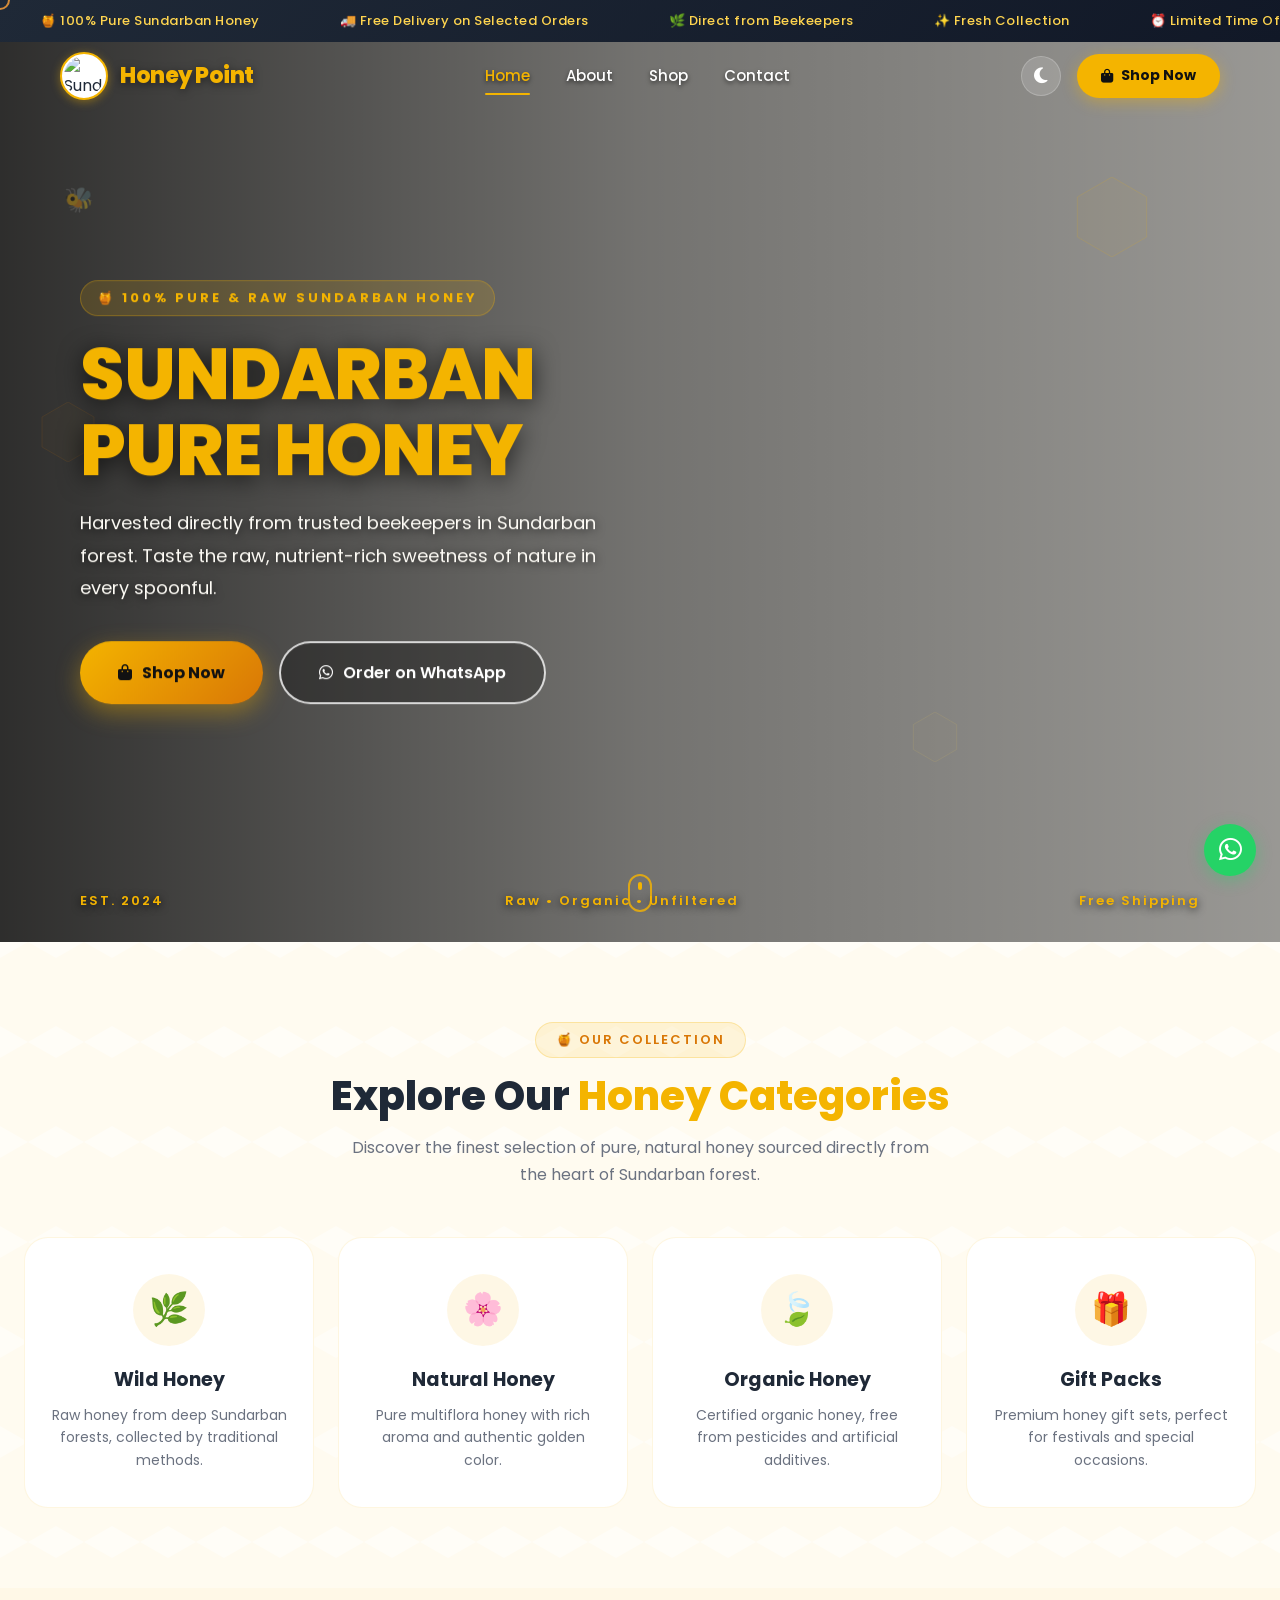
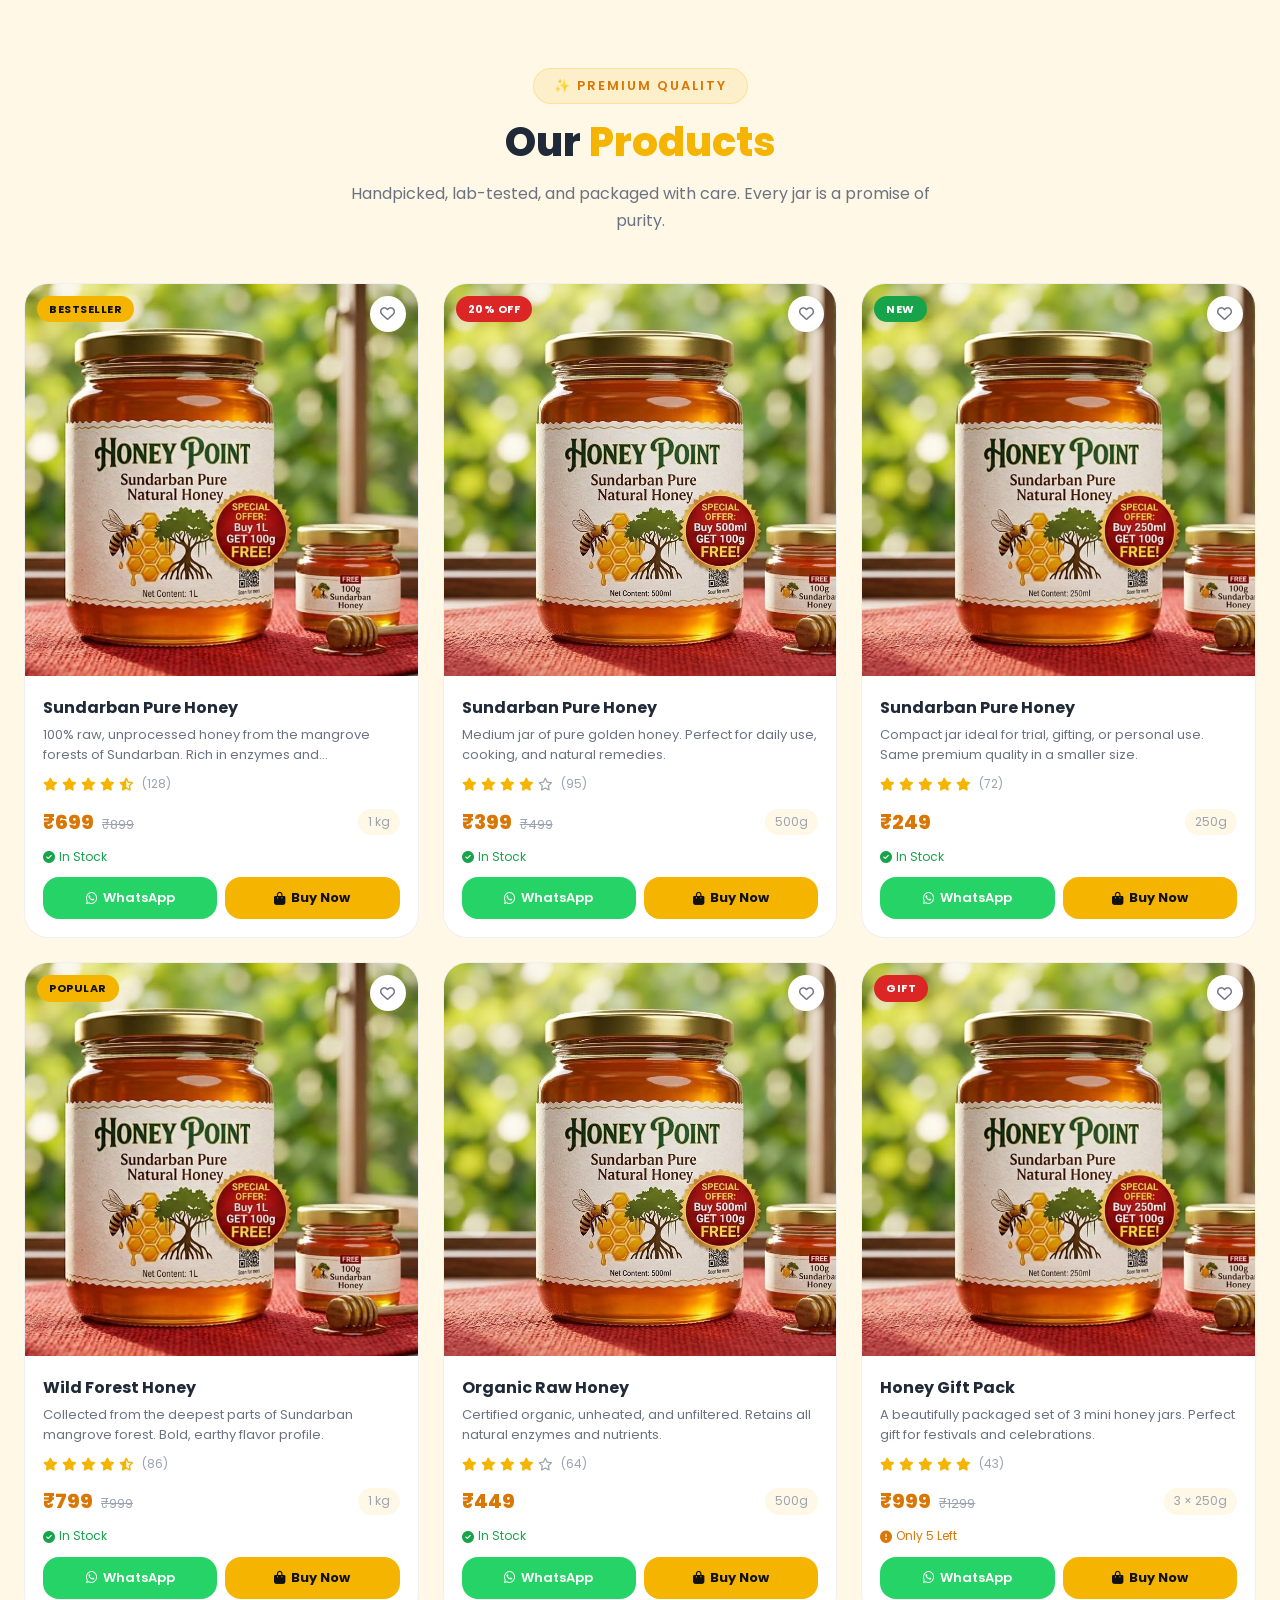
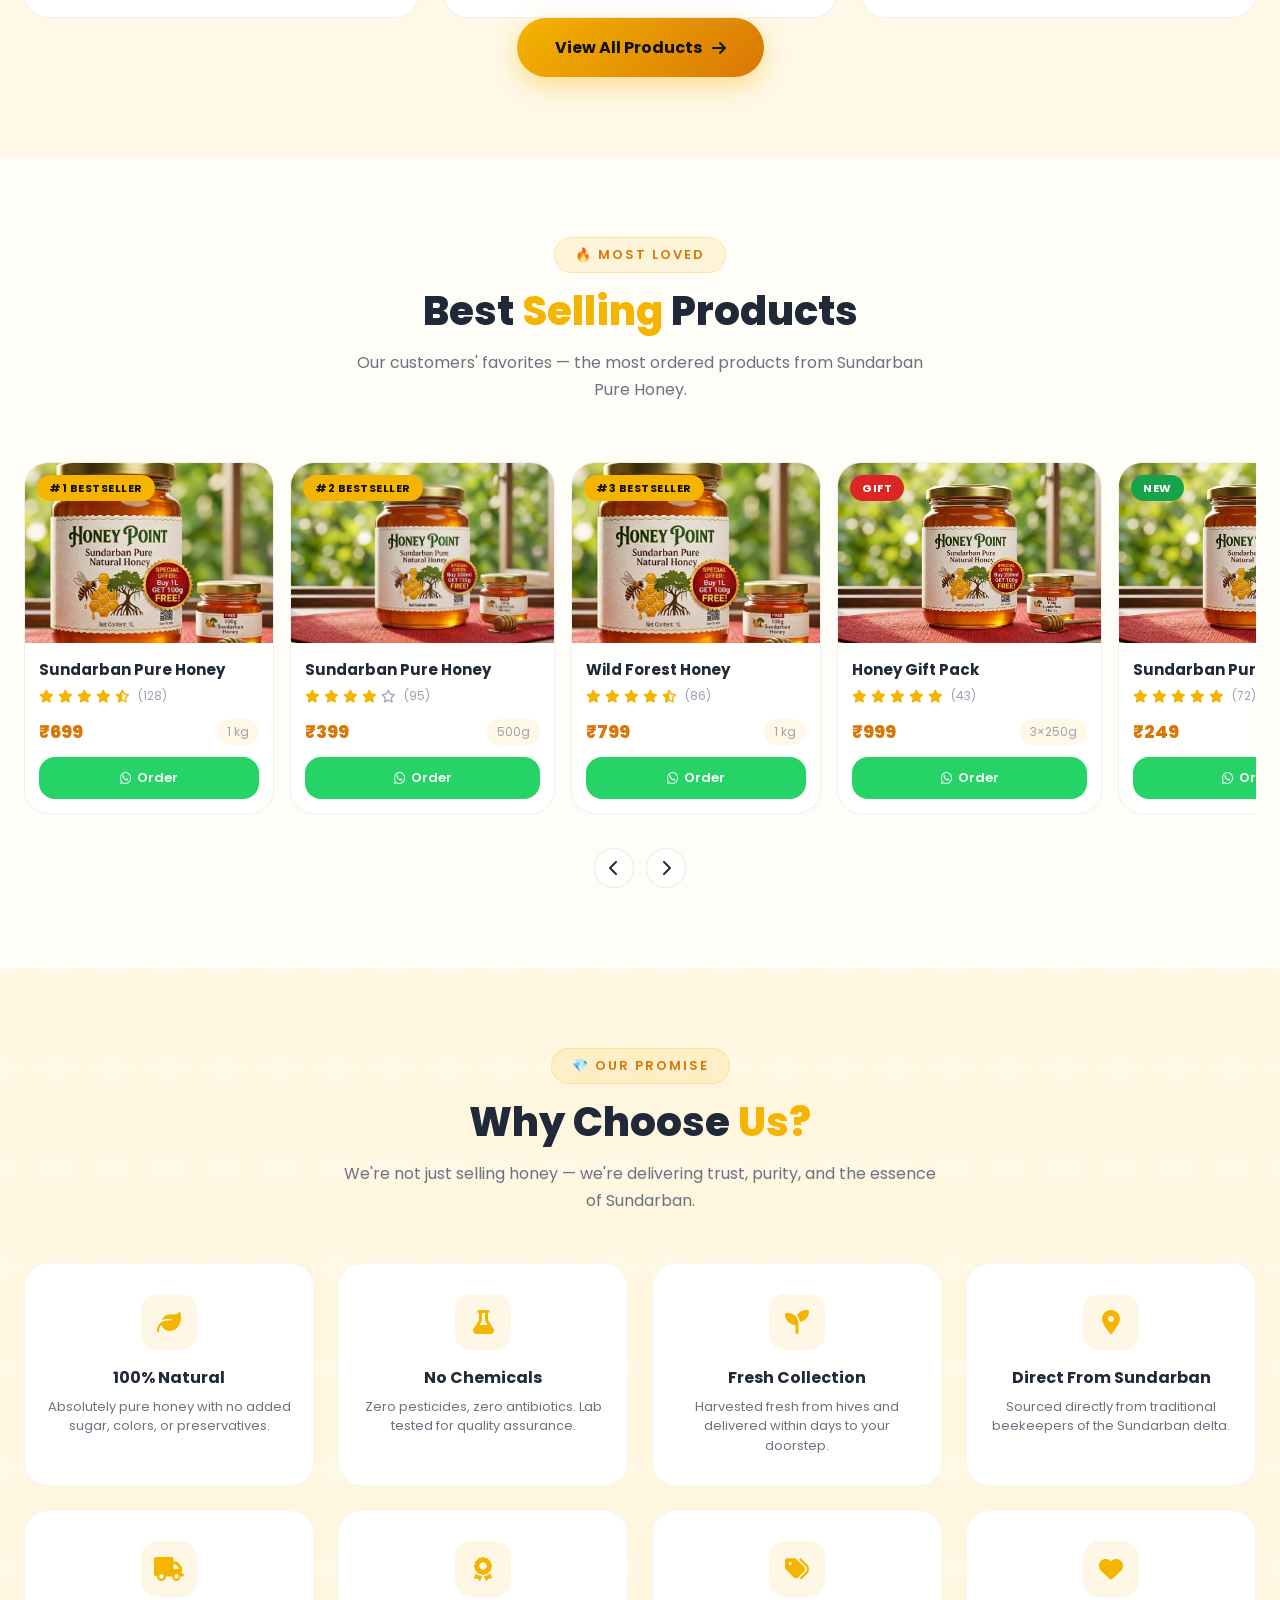
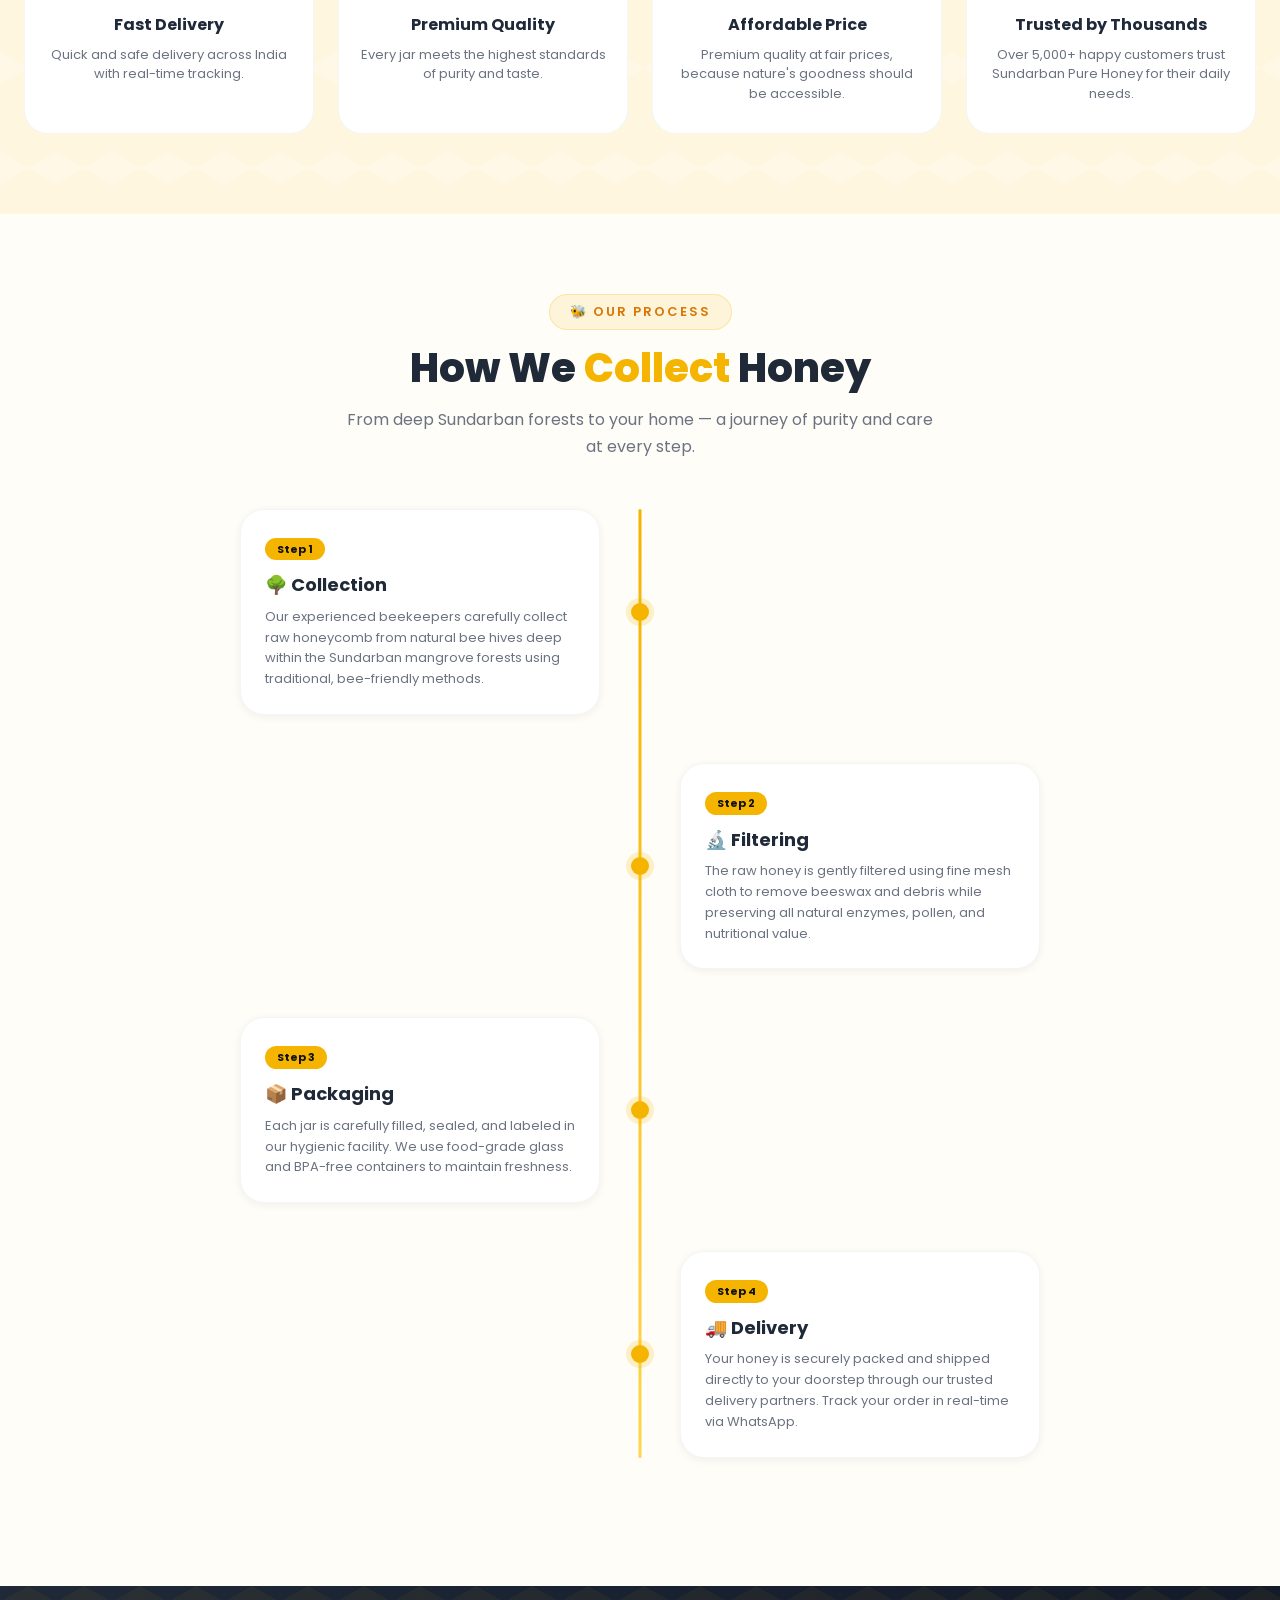
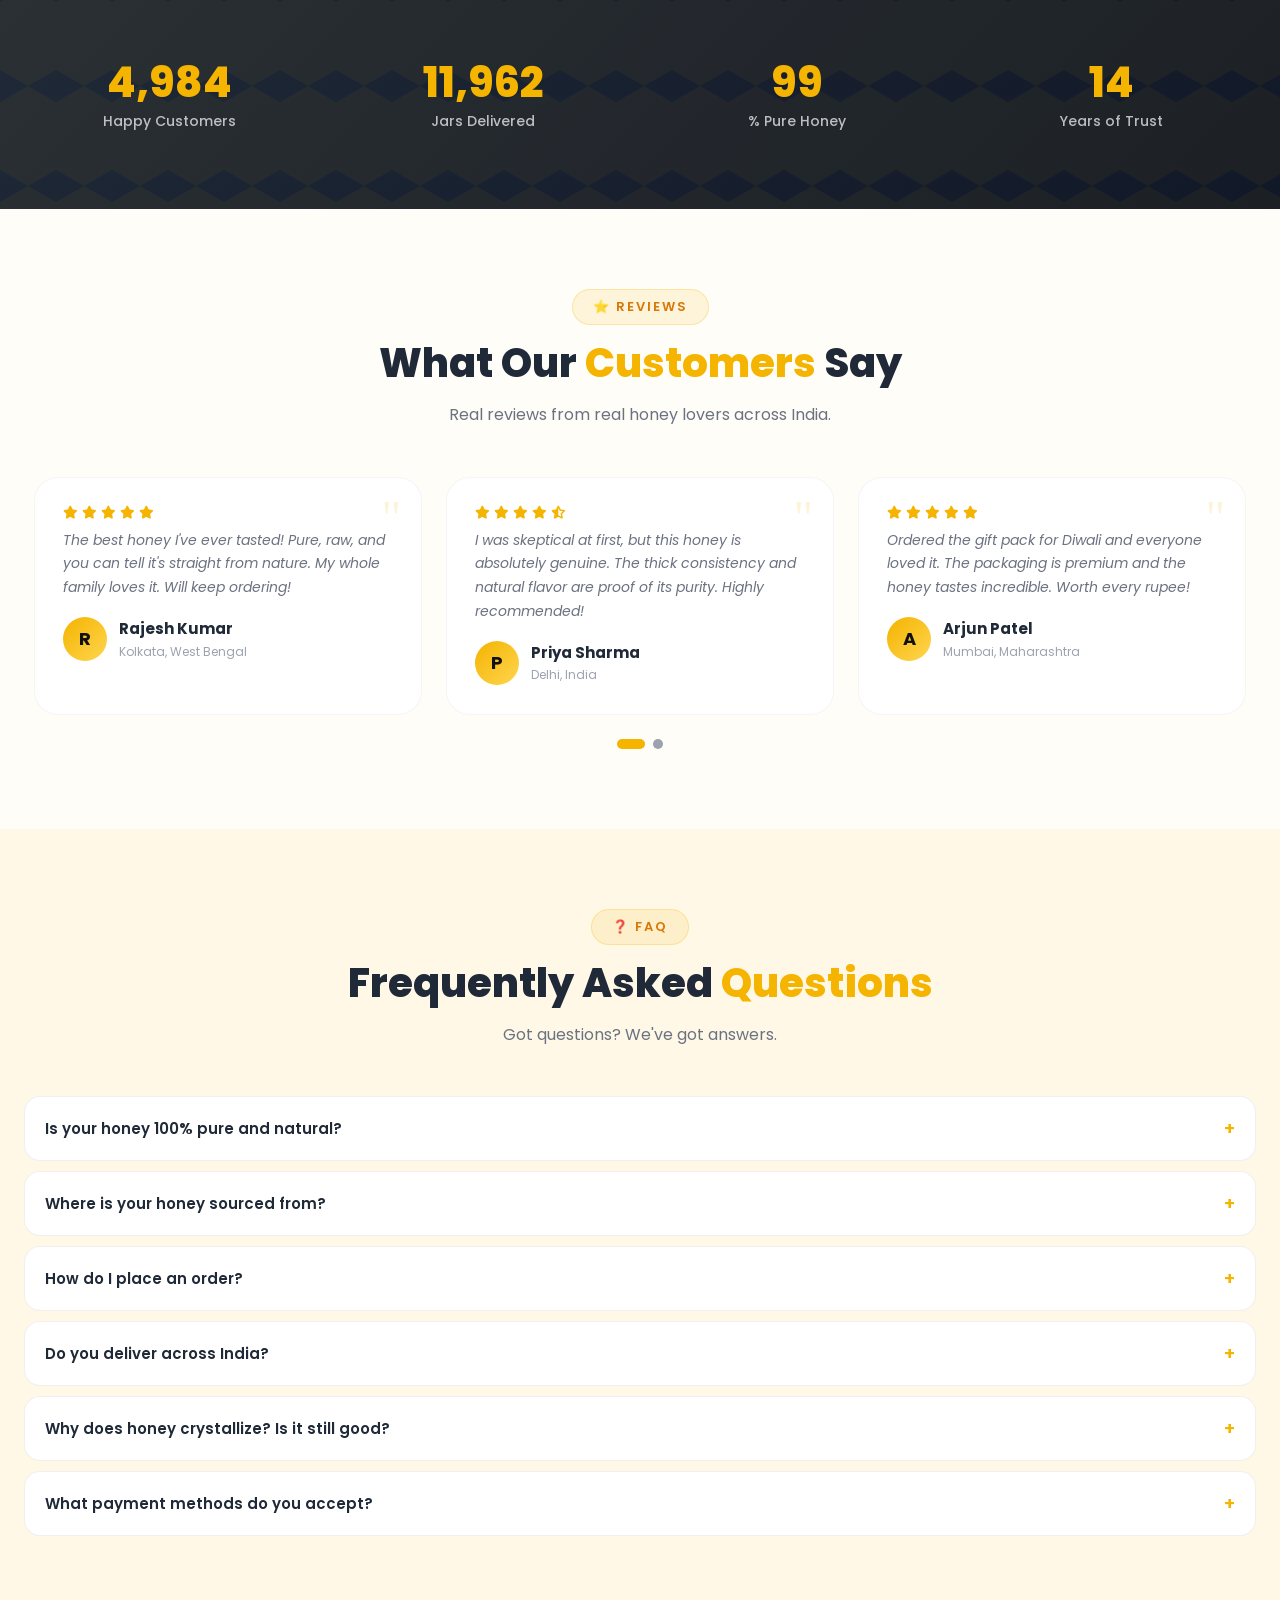
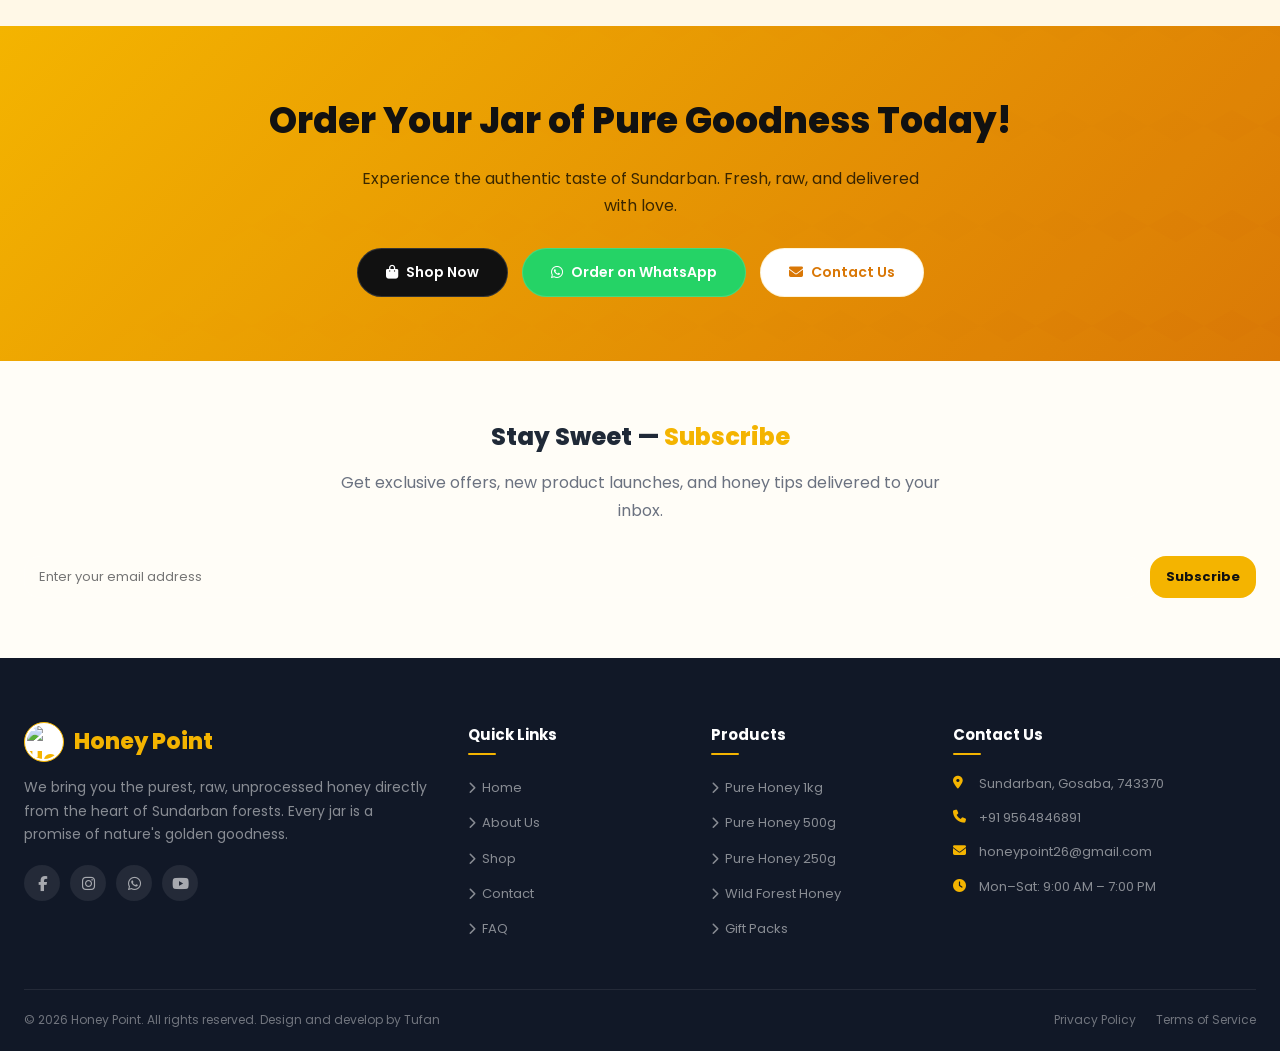
==== index.html @ 8c6f1119 "Add files via upload" ====
<!DOCTYPE html>
<html lang="en">

<head>
    <meta charset="UTF-8">
    <meta name="viewport" content="width=device-width, initial-scale=1.0">
    <title>Honey Point — 100% Natural Raw Honey Direct From Beekeepers</title>
    <meta name="description"
        content="Experience the authentic taste of pure, raw, unprocessed honey collected directly from the forests of Sundarban. 100% natural, chemical-free honey delivered to your doorstep.">
    <meta name="keywords"
        content="Sundarban honey, pure honey, organic honey, raw honey, natural honey, wild honey, Sundarban forest honey">
    <meta name="author" content="Sundarban Pure Honey">
    <link rel="canonical" href="https://sundarbanhoney.com/">

    <!-- Open Graph -->
    <meta property="og:title" content="Sundarban Pure Honey — 100% Natural Raw Honey">
    <meta property="og:description"
        content="Pure, raw, unprocessed honey from the forests of Sundarban. Direct from beekeepers to your doorstep.">
    <meta property="og:type" content="website">
    <meta property="og:url" content="https://sundarbanhoney.com/">
    <meta property="og:image" content="./assets/1Lhoney.jpeg">

    <!-- Twitter Card -->
    <meta name="twitter:card" content="summary_large_image">
    <meta name="twitter:title" content="Sundarban Pure Honey — 100% Natural Raw Honey">
    <meta name="twitter:description" content="Pure, raw, unprocessed honey from the forests of Sundarban.">

    <!-- Structured Data -->
    <script type="application/ld+json">
    {
        "@context": "https://schema.org",
        "@type": "LocalBusiness",
        "name": "Sundarban Pure Honey",
        "description": "100% Pure, Raw, Unprocessed honey from the forests of Sundarban",
        "address": {
            "@type": "PostalAddress",
            "streetAddress": "Sundarban, Gosaba",
            "postalCode": "743370",
            "addressCountry": "IN"
        },
        "telephone": "+919564846891",
        "email": "honeypoint26@gmail.com"
    }
    </script>
    <link rel="icon" type="image/png" href="./assets/HP_Logo1.png">

    <!-- Preload Fonts -->
    <link rel="preconnect" href="https://fonts.googleapis.com">
    <link rel="preconnect" href="https://fonts.gstatic.com" crossorigin>
    <link href="https://fonts.googleapis.com/css2?family=Poppins:wght@300;400;500;600;700;800&display=swap"
        rel="stylesheet">

    <!-- Font Awesome -->
    <link rel="stylesheet" href="https://cdnjs.cloudflare.com/ajax/libs/font-awesome/6.5.1/css/all.min.css">

    <!-- Tailwind CSS CDN -->
    <script src="https://cdn.tailwindcss.com"></script>
    <script>
        tailwind.config = {
            darkMode: 'class',
            theme: {
                extend: {
                    colors: {
                        primary: { DEFAULT: '#F4B400', dark: '#D97706' },
                        secondary: '#D97706',
                        accent: '#FFD54F',
                        honey: { 50: '#FFFDF7', 100: '#FFF8E7', 200: '#FFE6A0', 300: '#FFD54F', 400: '#F4B400', 500: '#D97706', 600: '#B45309' },
                        cream: '#FFFDF7',
                        forest: '#355E3B',
                    },
                    fontFamily: {
                        poppins: ['Poppins', 'sans-serif'],
                    },
                }
            }
        }
    </script>

    <!-- Custom CSS -->
    <link rel="stylesheet" href="style.css">
</head>

<body class="font-poppins">

    <!-- Scroll Progress Bar -->
    <div class="scroll-progress" id="scrollProgress"></div>

    <!-- Custom Cursor -->
    <div class="custom-cursor" id="customCursor"></div>

    <!-- Floating Bee -->
    <div class="floating-bee" id="floatingBee" style="top:20%; left:5%;">🐝</div>

    <!-- ═══════════════════════════════════════════
         MARQUEE TOP BAR
         ═══════════════════════════════════════════ -->
    <div class="marquee-bar" id="marqueeBar">
        <div class="marquee-track">
            <span class="marquee-item">🍯 100% Pure Sundarban Honey</span>
            <span class="marquee-item">🚚 Free Delivery on Selected Orders</span>
            <span class="marquee-item">🌿 Direct from Beekeepers</span>
            <span class="marquee-item">✨ Fresh Collection</span>
            <span class="marquee-item">⏰ Limited Time Offer</span>
            <span class="marquee-item">📱 Order Now on WhatsApp: +91 9564846891</span>
            <span class="marquee-item">🍯 100% Pure Sundarban Honey</span>
            <span class="marquee-item">🚚 Free Delivery on Selected Orders</span>
            <span class="marquee-item">🌿 Direct from Beekeepers</span>
            <span class="marquee-item">✨ Fresh Collection</span>
            <span class="marquee-item">⏰ Limited Time Offer</span>
            <span class="marquee-item">📱 Order Now on WhatsApp: +91 9564846891</span>
        </div>
    </div>

    <!-- ═══════════════════════════════════════════
         STICKY HEADER
         ═══════════════════════════════════════════ -->
    <header class="site-header has-marquee" id="siteHeader">
        <div class="header-inner">
            <a href="index.html" class="header-logo" aria-label="Sundarban Pure Honey Home">
                <img src="./assets/HP_Logo1.png" alt="Sundarban Pure Honey Logo">
                <span class="header-logo-text">Honey Point</span>
            </a>

            <nav class="header-nav" aria-label="Main Navigation">
                <a href="index.html" class="active">Home</a>
                <a href="about.html">About</a>
                <a href="shop.html">Shop</a>
                <a href="contact.html">Contact</a>
            </nav>

            <div class="header-actions">
                <button class="dark-toggle" id="darkToggle" aria-label="Toggle Dark Mode">
                    <i class="fas fa-moon"></i>
                </button>
                <a href="shop.html" class="header-cta">
                    <i class="fas fa-shopping-bag"></i> Shop Now
                </a>
            </div>

            <button class="hamburger" id="hamburger" aria-label="Open Menu" aria-expanded="false">
                <span></span>
                <span></span>
                <span></span>
            </button>
        </div>
    </header>

    <!-- Mobile Menu -->
    <div class="mobile-menu" id="mobileMenu">
        <a href="index.html">Home</a>
        <a href="about.html">About</a>
        <a href="shop.html">Shop</a>
        <a href="contact.html">Contact</a>
    </div>

    <!-- Skip to Content -->
    <a href="#main-content"
        class="sr-only focus:not-sr-only focus:fixed focus:top-4 focus:left-4 focus:z-[99999] focus:bg-primary focus:text-black focus:px-4 focus:py-2 focus:rounded-lg focus:font-semibold">Skip
        to Content</a>

    <!-- ═══════════════════════════════════════════
         MAIN CONTENT
         ═══════════════════════════════════════════ -->
    <main id="main-content">

        <!-- ─── HERO SECTION ─── -->
        <section class="hero" id="hero">
            <!-- Background Video -->
            <video autoplay muted loop playsinline class="bg-video">
                <source src="./assets/honeybanner.mp4" type="video/mp4">
            </video>

            <!-- Dark Overlay -->
            <div class="overlay"></div>

            <!-- Floating Hexagons -->
            <svg class="hero-float-hex" style="top:15%; right:10%; width:80px;" viewBox="0 0 100 100" fill="none">
                <path d="M50 0L93.3 25V75L50 100L6.7 75V25L50 0Z" fill="#F4B400" fill-opacity="0.15" stroke="#F4B400"
                    stroke-width="1" />
            </svg>
            <svg class="hero-float-hex" style="bottom:20%; right:25%; width:50px;" viewBox="0 0 100 100" fill="none">
                <path d="M50 0L93.3 25V75L50 100L6.7 75V25L50 0Z" fill="#FFD54F" fill-opacity="0.1" stroke="#FFD54F"
                    stroke-width="1" />
            </svg>
            <svg class="hero-float-hex" style="top:40%; left:3%; width:60px;" viewBox="0 0 100 100" fill="none">
                <path d="M50 0L93.3 25V75L50 100L6.7 75V25L50 0Z" fill="#F4B400" fill-opacity="0.1" stroke="#D97706"
                    stroke-width="1" />
            </svg>

            <!-- Hero Content -->
            <div class="hero-content">
                <span class="small-title">🍯 100% PURE & RAW SUNDARBAN HONEY</span>
                <h1>SUNDARBAN<br> PURE HONEY</h1>
                <p>
                    Harvested directly from trusted beekeepers in Sundarban forest. Taste the raw, nutrient-rich
                    sweetness of nature in every spoonful.
                </p>
                <div class="buttons">
                    <a href="shop.html" class="btn">
                        <i class="fas fa-shopping-bag"></i> Shop Now
                    </a>
                    <a href="https://wa.me/919564846891?text=Hello%2C%20I%20want%20to%20order%20honey%20from%20Sundarban%20Pure%20Honey."
                        class="btn-outline" target="_blank" rel="noopener">
                        <i class="fab fa-whatsapp"></i> Order on WhatsApp
                    </a>
                </div>
            </div>

            <!-- Bottom Info -->
            <div class="bottom">
                <div>EST. 2024</div>
                <div>Raw • Organic • Unfiltered</div>
                <div>Free Shipping</div>
            </div>

            <!-- Scroll Indicator -->
            <div class="scroll-indicator">
                <div class="mouse"></div>
            </div>
        </section>

        <!-- ─── SECTION 2: FEATURED CATEGORIES ─── -->
        <section class="section" id="categories">
            <div class="honeycomb-overlay"></div>
            <div class="container">
                <div class="section-header reveal">
                    <div class="section-badge">🍯 Our Collection</div>
                    <h2 class="section-title">Explore Our <span class="highlight">Honey Categories</span></h2>
                    <p class="section-subtitle">Discover the finest selection of pure, natural honey sourced directly
                        from the heart of Sundarban forest.</p>
                </div>

                <div class="grid grid-cols-1 sm:grid-cols-2 lg:grid-cols-4 gap-6">
                    <div class="category-card reveal">
                        <div class="category-icon">🌿</div>
                        <h3>Wild Honey</h3>
                        <p>Raw honey from deep Sundarban forests, collected by traditional methods.</p>
                    </div>
                    <div class="category-card reveal">
                        <div class="category-icon">🌸</div>
                        <h3>Natural Honey</h3>
                        <p>Pure multiflora honey with rich aroma and authentic golden color.</p>
                    </div>
                    <div class="category-card reveal">
                        <div class="category-icon">🍃</div>
                        <h3>Organic Honey</h3>
                        <p>Certified organic honey, free from pesticides and artificial additives.</p>
                    </div>
                    <div class="category-card reveal">
                        <div class="category-icon">🎁</div>
                        <h3>Gift Packs</h3>
                        <p>Premium honey gift sets, perfect for festivals and special occasions.</p>
                    </div>
                </div>
            </div>
        </section>

        <!-- ─── SECTION 3: OUR PRODUCTS ─── -->
        <section class="section section-alt" id="products">
            <div class="container">
                <div class="section-header reveal">
                    <div class="section-badge">✨ Premium Quality</div>
                    <h2 class="section-title">Our <span class="highlight">Products</span></h2>
                    <p class="section-subtitle">Handpicked, lab-tested, and packaged with care. Every jar is a promise
                        of purity.</p>
                </div>

                <div class="grid grid-cols-1 sm:grid-cols-2 lg:grid-cols-3 gap-6" id="productGrid">

                    <!-- Product 1 -->
                    <div class="product-card reveal">
                        <div class="product-image-wrap">
                            <img src="./assets/1Lhoney.jpeg" alt="Sundarban Pure Honey 1kg" loading="lazy">
                            <span class="product-badge badge-best">Bestseller</span>
                            <button class="product-wishlist" aria-label="Add to Wishlist"><i
                                    class="far fa-heart"></i></button>
                            <button class="product-quick-view" data-product="0">Quick View</button>
                        </div>
                        <div class="product-info">
                            <h3 class="product-name">Sundarban Pure Honey</h3>
                            <p class="product-desc">100% raw, unprocessed honey from the mangrove forests of Sundarban.
                                Rich in enzymes and antioxidants.</p>
                            <div class="product-rating">
                                <i class="fas fa-star star"></i>
                                <i class="fas fa-star star"></i>
                                <i class="fas fa-star star"></i>
                                <i class="fas fa-star star"></i>
                                <i class="fas fa-star-half-alt star"></i>
                                <span class="count">(128)</span>
                            </div>
                            <div class="product-meta">
                                <div class="product-price">₹699 <span class="old-price">₹899</span></div>
                                <span class="product-weight">1 kg</span>
                            </div>
                            <div class="product-stock in-stock"><i class="fas fa-check-circle"></i> In Stock</div>
                            <div class="product-actions">
                                <a href="https://wa.me/919564846891?text=Hello%2C%20I%20want%20to%20order%20Sundarban%20Pure%20Honey%20(1kg)%20from%20Sundarban%20Pure%20Honey.%20Please%20provide%20delivery%20details."
                                    class="btn-whatsapp" target="_blank" rel="noopener">
                                    <i class="fab fa-whatsapp"></i> WhatsApp
                                </a>
                                <a href="https://wa.me/919564846891?text=Hello%2C%20I%20want%20to%20order%20Sundarban%20Pure%20Honey%20(1kg)%20from%20Sundarban%20Pure%20Honey."
                                    class="btn-buy" target="_blank" rel="noopener">
                                    <i class="fas fa-shopping-bag"></i> Buy Now
                                </a>
                            </div>
                        </div>
                    </div>

                    <!-- Product 2 -->
                    <div class="product-card reveal">
                        <div class="product-image-wrap">
                            <img src="./assets/500mlhoney.jpeg" alt="Sundarban Pure Honey 500g" loading="lazy">
                            <span class="product-badge badge-sale">20% Off</span>
                            <button class="product-wishlist" aria-label="Add to Wishlist"><i
                                    class="far fa-heart"></i></button>
                            <button class="product-quick-view" data-product="1">Quick View</button>
                        </div>
                        <div class="product-info">
                            <h3 class="product-name">Sundarban Pure Honey</h3>
                            <p class="product-desc">Medium jar of pure golden honey. Perfect for daily use, cooking, and
                                natural remedies.</p>
                            <div class="product-rating">
                                <i class="fas fa-star star"></i>
                                <i class="fas fa-star star"></i>
                                <i class="fas fa-star star"></i>
                                <i class="fas fa-star star"></i>
                                <i class="far fa-star star empty"></i>
                                <span class="count">(95)</span>
                            </div>
                            <div class="product-meta">
                                <div class="product-price">₹399 <span class="old-price">₹499</span></div>
                                <span class="product-weight">500g</span>
                            </div>
                            <div class="product-stock in-stock"><i class="fas fa-check-circle"></i> In Stock</div>
                            <div class="product-actions">
                                <a href="https://wa.me/919564846891?text=Hello%2C%20I%20want%20to%20order%20Sundarban%20Pure%20Honey%20(500g)%20from%20Sundarban%20Pure%20Honey.%20Please%20provide%20delivery%20details."
                                    class="btn-whatsapp" target="_blank" rel="noopener">
                                    <i class="fab fa-whatsapp"></i> WhatsApp
                                </a>
                                <a href="https://wa.me/919564846891?text=Hello%2C%20I%20want%20to%20order%20Sundarban%20Pure%20Honey%20(500g)%20from%20Sundarban%20Pure%20Honey."
                                    class="btn-buy" target="_blank" rel="noopener">
                                    <i class="fas fa-shopping-bag"></i> Buy Now
                                </a>
                            </div>
                        </div>
                    </div>

                    <!-- Product 3 -->
                    <div class="product-card reveal">
                        <div class="product-image-wrap">
                            <img src="./assets/250mlhoney.jpeg" alt="Sundarban Pure Honey 250g" loading="lazy">
                            <span class="product-badge badge-new">New</span>
                            <button class="product-wishlist" aria-label="Add to Wishlist"><i
                                    class="far fa-heart"></i></button>
                            <button class="product-quick-view" data-product="2">Quick View</button>
                        </div>
                        <div class="product-info">
                            <h3 class="product-name">Sundarban Pure Honey</h3>
                            <p class="product-desc">Compact jar ideal for trial, gifting, or personal use. Same premium
                                quality in a smaller size.</p>
                            <div class="product-rating">
                                <i class="fas fa-star star"></i>
                                <i class="fas fa-star star"></i>
                                <i class="fas fa-star star"></i>
                                <i class="fas fa-star star"></i>
                                <i class="fas fa-star star"></i>
                                <span class="count">(72)</span>
                            </div>
                            <div class="product-meta">
                                <div class="product-price">₹249</div>
                                <span class="product-weight">250g</span>
                            </div>
                            <div class="product-stock in-stock"><i class="fas fa-check-circle"></i> In Stock</div>
                            <div class="product-actions">
                                <a href="https://wa.me/919564846891?text=Hello%2C%20I%20want%20to%20order%20Sundarban%20Pure%20Honey%20(250g)%20from%20Sundarban%20Pure%20Honey.%20Please%20provide%20delivery%20details."
                                    class="btn-whatsapp" target="_blank" rel="noopener">
                                    <i class="fab fa-whatsapp"></i> WhatsApp
                                </a>
                                <a href="https://wa.me/919564846891?text=Hello%2C%20I%20want%20to%20order%20Sundarban%20Pure%20Honey%20(250g)%20from%20Sundarban%20Pure%20Honey."
                                    class="btn-buy" target="_blank" rel="noopener">
                                    <i class="fas fa-shopping-bag"></i> Buy Now
                                </a>
                            </div>
                        </div>
                    </div>

                    <!-- Product 4 -->
                    <div class="product-card reveal">
                        <div class="product-image-wrap">
                            <img src="./assets/1Lhoney.jpeg" alt="Wild Forest Honey 1kg" loading="lazy">
                            <span class="product-badge badge-best">Popular</span>
                            <button class="product-wishlist" aria-label="Add to Wishlist"><i
                                    class="far fa-heart"></i></button>
                            <button class="product-quick-view" data-product="3">Quick View</button>
                        </div>
                        <div class="product-info">
                            <h3 class="product-name">Wild Forest Honey</h3>
                            <p class="product-desc">Collected from the deepest parts of Sundarban mangrove forest. Bold,
                                earthy flavor profile.</p>
                            <div class="product-rating">
                                <i class="fas fa-star star"></i>
                                <i class="fas fa-star star"></i>
                                <i class="fas fa-star star"></i>
                                <i class="fas fa-star star"></i>
                                <i class="fas fa-star-half-alt star"></i>
                                <span class="count">(86)</span>
                            </div>
                            <div class="product-meta">
                                <div class="product-price">₹799 <span class="old-price">₹999</span></div>
                                <span class="product-weight">1 kg</span>
                            </div>
                            <div class="product-stock in-stock"><i class="fas fa-check-circle"></i> In Stock</div>
                            <div class="product-actions">
                                <a href="https://wa.me/919564846891?text=Hello%2C%20I%20want%20to%20order%20Wild%20Forest%20Honey%20(1kg)%20from%20Sundarban%20Pure%20Honey.%20Please%20provide%20delivery%20details."
                                    class="btn-whatsapp" target="_blank" rel="noopener">
                                    <i class="fab fa-whatsapp"></i> WhatsApp
                                </a>
                                <a href="https://wa.me/919564846891?text=Hello%2C%20I%20want%20to%20order%20Wild%20Forest%20Honey%20(1kg)%20from%20Sundarban%20Pure%20Honey."
                                    class="btn-buy" target="_blank" rel="noopener">
                                    <i class="fas fa-shopping-bag"></i> Buy Now
                                </a>
                            </div>
                        </div>
                    </div>

                    <!-- Product 5 -->
                    <div class="product-card reveal">
                        <div class="product-image-wrap">
                            <img src="./assets/500mlhoney.jpeg" alt="Organic Raw Honey 500g" loading="lazy">
                            <button class="product-wishlist" aria-label="Add to Wishlist"><i
                                    class="far fa-heart"></i></button>
                            <button class="product-quick-view" data-product="4">Quick View</button>
                        </div>
                        <div class="product-info">
                            <h3 class="product-name">Organic Raw Honey</h3>
                            <p class="product-desc">Certified organic, unheated, and unfiltered. Retains all natural
                                enzymes and nutrients.</p>
                            <div class="product-rating">
                                <i class="fas fa-star star"></i>
                                <i class="fas fa-star star"></i>
                                <i class="fas fa-star star"></i>
                                <i class="fas fa-star star"></i>
                                <i class="far fa-star star empty"></i>
                                <span class="count">(64)</span>
                            </div>
                            <div class="product-meta">
                                <div class="product-price">₹449</div>
                                <span class="product-weight">500g</span>
                            </div>
                            <div class="product-stock in-stock"><i class="fas fa-check-circle"></i> In Stock</div>
                            <div class="product-actions">
                                <a href="https://wa.me/919564846891?text=Hello%2C%20I%20want%20to%20order%20Organic%20Raw%20Honey%20(500g)%20from%20Sundarban%20Pure%20Honey.%20Please%20provide%20delivery%20details."
                                    class="btn-whatsapp" target="_blank" rel="noopener">
                                    <i class="fab fa-whatsapp"></i> WhatsApp
                                </a>
                                <a href="https://wa.me/919564846891?text=Hello%2C%20I%20want%20to%20order%20Organic%20Raw%20Honey%20(500g)%20from%20Sundarban%20Pure%20Honey."
                                    class="btn-buy" target="_blank" rel="noopener">
                                    <i class="fas fa-shopping-bag"></i> Buy Now
                                </a>
                            </div>
                        </div>
                    </div>

                    <!-- Product 6 -->
                    <div class="product-card reveal">
                        <div class="product-image-wrap">
                            <img src="./assets/250mlhoney.jpeg" alt="Honey Gift Pack" loading="lazy">
                            <span class="product-badge badge-sale">Gift</span>
                            <button class="product-wishlist" aria-label="Add to Wishlist"><i
                                    class="far fa-heart"></i></button>
                            <button class="product-quick-view" data-product="5">Quick View</button>
                        </div>
                        <div class="product-info">
                            <h3 class="product-name">Honey Gift Pack</h3>
                            <p class="product-desc">A beautifully packaged set of 3 mini honey jars. Perfect gift for
                                festivals and celebrations.</p>
                            <div class="product-rating">
                                <i class="fas fa-star star"></i>
                                <i class="fas fa-star star"></i>
                                <i class="fas fa-star star"></i>
                                <i class="fas fa-star star"></i>
                                <i class="fas fa-star star"></i>
                                <span class="count">(43)</span>
                            </div>
                            <div class="product-meta">
                                <div class="product-price">₹999 <span class="old-price">₹1299</span></div>
                                <span class="product-weight">3 × 250g</span>
                            </div>
                            <div class="product-stock low-stock"><i class="fas fa-exclamation-circle"></i> Only 5 Left
                            </div>
                            <div class="product-actions">
                                <a href="https://wa.me/919564846891?text=Hello%2C%20I%20want%20to%20order%20Honey%20Gift%20Pack%20(3x250g)%20from%20Sundarban%20Pure%20Honey.%20Please%20provide%20delivery%20details."
                                    class="btn-whatsapp" target="_blank" rel="noopener">
                                    <i class="fab fa-whatsapp"></i> WhatsApp
                                </a>
                                <a href="https://wa.me/919564846891?text=Hello%2C%20I%20want%20to%20order%20Honey%20Gift%20Pack%20(3x250g)%20from%20Sundarban%20Pure%20Honey."
                                    class="btn-buy" target="_blank" rel="noopener">
                                    <i class="fas fa-shopping-bag"></i> Buy Now
                                </a>
                            </div>
                        </div>
                    </div>
                </div>

                <div class="text-center mt-10 reveal">
                    <a href="shop.html" class="btn">View All Products <i class="fas fa-arrow-right ml-2"></i></a>
                </div>
            </div>
        </section>

        <!-- ─── SECTION 4: BEST SELLERS SLIDER (COMPACT CAROUSEL) ─── -->
        <section class="section" id="bestsellers">
            <div class="container">
                <div class="section-header reveal">
                    <div class="section-badge">🔥 Most Loved</div>
                    <h2 class="section-title">Best <span class="highlight">Selling</span> Products</h2>
                    <p class="section-subtitle">Our customers' favorites — the most ordered products from Sundarban Pure
                        Honey.</p>
                </div>

                <div class="bestseller-slider reveal">
                    <div class="bestseller-track" id="bestsellerTrack">
                        <!-- Card 1 -->
                        <div class="product-card">
                            <div class="product-image-wrap">
                                <img src="./assets/1Lhoney.jpeg" alt="Best Seller - 1kg Honey" loading="lazy">
                                <span class="product-badge badge-best">#1 Bestseller</span>
                            </div>
                            <div class="product-info">
                                <h3 class="product-name">Sundarban Pure Honey</h3>
                                <div class="product-rating">
                                    <i class="fas fa-star star"></i><i class="fas fa-star star"></i><i
                                        class="fas fa-star star"></i><i class="fas fa-star star"></i><i
                                        class="fas fa-star-half-alt star"></i>
                                    <span class="count">(128)</span>
                                </div>
                                <div class="product-meta">
                                    <div class="product-price">₹699</div>
                                    <span class="product-weight">1 kg</span>
                                </div>
                                <div class="product-actions mt-2">
                                    <a href="https://wa.me/919564846891?text=Hello%2C%20I%20want%20to%20order%20Sundarban%20Pure%20Honey%20(1kg)."
                                        class="btn-whatsapp" target="_blank" rel="noopener"><i
                                            class="fab fa-whatsapp"></i> Order</a>
                                </div>
                            </div>
                        </div>
                        <!-- Card 2 -->
                        <div class="product-card">
                            <div class="product-image-wrap">
                                <img src="./assets/500mlhoney.jpeg" alt="Best Seller - 500g Honey" loading="lazy">
                                <span class="product-badge badge-best">#2 Bestseller</span>
                            </div>
                            <div class="product-info">
                                <h3 class="product-name">Sundarban Pure Honey</h3>
                                <div class="product-rating">
                                    <i class="fas fa-star star"></i><i class="fas fa-star star"></i><i
                                        class="fas fa-star star"></i><i class="fas fa-star star"></i><i
                                        class="far fa-star star empty"></i>
                                    <span class="count">(95)</span>
                                </div>
                                <div class="product-meta">
                                    <div class="product-price">₹399</div>
                                    <span class="product-weight">500g</span>
                                </div>
                                <div class="product-actions mt-2">
                                    <a href="https://wa.me/919564846891?text=Hello%2C%20I%20want%20to%20order%20Sundarban%20Pure%20Honey%20(500g)."
                                        class="btn-whatsapp" target="_blank" rel="noopener"><i
                                            class="fab fa-whatsapp"></i> Order</a>
                                </div>
                            </div>
                        </div>
                        <!-- Card 3 -->
                        <div class="product-card">
                            <div class="product-image-wrap">
                                <img src="./assets/1Lhoney.jpeg" alt="Wild Forest Honey" loading="lazy">
                                <span class="product-badge badge-best">#3 Bestseller</span>
                            </div>
                            <div class="product-info">
                                <h3 class="product-name">Wild Forest Honey</h3>
                                <div class="product-rating">
                                    <i class="fas fa-star star"></i><i class="fas fa-star star"></i><i
                                        class="fas fa-star star"></i><i class="fas fa-star star"></i><i
                                        class="fas fa-star-half-alt star"></i>
                                    <span class="count">(86)</span>
                                </div>
                                <div class="product-meta">
                                    <div class="product-price">₹799</div>
                                    <span class="product-weight">1 kg</span>
                                </div>
                                <div class="product-actions mt-2">
                                    <a href="https://wa.me/919564846891?text=Hello%2C%20I%20want%20to%20order%20Wild%20Forest%20Honey%20(1kg)."
                                        class="btn-whatsapp" target="_blank" rel="noopener"><i
                                            class="fab fa-whatsapp"></i> Order</a>
                                </div>
                            </div>
                        </div>
                        <!-- Card 4 -->
                        <div class="product-card">
                            <div class="product-image-wrap">
                                <img src="./assets/250mlhoney.jpeg" alt="Honey Gift Pack" loading="lazy">
                                <span class="product-badge badge-sale">Gift</span>
                            </div>
                            <div class="product-info">
                                <h3 class="product-name">Honey Gift Pack</h3>
                                <div class="product-rating">
                                    <i class="fas fa-star star"></i><i class="fas fa-star star"></i><i
                                        class="fas fa-star star"></i><i class="fas fa-star star"></i><i
                                        class="fas fa-star star"></i>
                                    <span class="count">(43)</span>
                                </div>
                                <div class="product-meta">
                                    <div class="product-price">₹999</div>
                                    <span class="product-weight">3×250g</span>
                                </div>
                                <div class="product-actions mt-2">
                                    <a href="https://wa.me/919564846891?text=Hello%2C%20I%20want%20to%20order%20Honey%20Gift%20Pack%20(3x250g)."
                                        class="btn-whatsapp" target="_blank" rel="noopener"><i
                                            class="fab fa-whatsapp"></i> Order</a>
                                </div>
                            </div>
                        </div>
                        <!-- Card 5 -->
                        <div class="product-card">
                            <div class="product-image-wrap">
                                <img src="./assets/250mlhoney.jpeg" alt="Sundarban Pure Honey 250g" loading="lazy">
                                <span class="product-badge badge-new">New</span>
                            </div>
                            <div class="product-info">
                                <h3 class="product-name">Sundarban Pure Honey</h3>
                                <div class="product-rating">
                                    <i class="fas fa-star star"></i><i class="fas fa-star star"></i><i
                                        class="fas fa-star star"></i><i class="fas fa-star star"></i><i
                                        class="fas fa-star star"></i>
                                    <span class="count">(72)</span>
                                </div>
                                <div class="product-meta">
                                    <div class="product-price">₹249</div>
                                    <span class="product-weight">250g</span>
                                </div>
                                <div class="product-actions mt-2">
                                    <a href="https://wa.me/919564846891?text=Hello%2C%20I%20want%20to%20order%20Sundarban%20Pure%20Honey%20(250g)."
                                        class="btn-whatsapp" target="_blank" rel="noopener"><i
                                            class="fab fa-whatsapp"></i> Order</a>
                                </div>
                            </div>
                        </div>
                    </div>
                </div>

                <div class="slider-nav reveal">
                    <button class="slider-btn" id="bsPrev" aria-label="Previous Slide"><i
                            class="fas fa-chevron-left"></i></button>
                    <button class="slider-btn" id="bsNext" aria-label="Next Slide"><i
                            class="fas fa-chevron-right"></i></button>
                </div>
            </div>
        </section>

        <!-- ─── SECTION 5: WHY CHOOSE US ─── -->
        <section class="section section-alt" id="whyChooseUs">
            <div class="honeycomb-overlay"></div>
            <div class="container">
                <div class="section-header reveal">
                    <div class="section-badge">💎 Our Promise</div>
                    <h2 class="section-title">Why Choose <span class="highlight">Us?</span></h2>
                    <p class="section-subtitle">We're not just selling honey — we're delivering trust, purity, and the
                        essence of Sundarban.</p>
                </div>

                <div class="grid grid-cols-1 sm:grid-cols-2 lg:grid-cols-4 gap-6">
                    <div class="feature-card reveal">
                        <div class="feature-icon"><i class="fas fa-leaf"></i></div>
                        <h3>100% Natural</h3>
                        <p>Absolutely pure honey with no added sugar, colors, or preservatives.</p>
                    </div>
                    <div class="feature-card reveal">
                        <div class="feature-icon"><i class="fas fa-flask"></i></div>
                        <h3>No Chemicals</h3>
                        <p>Zero pesticides, zero antibiotics. Lab tested for quality assurance.</p>
                    </div>
                    <div class="feature-card reveal">
                        <div class="feature-icon"><i class="fas fa-seedling"></i></div>
                        <h3>Fresh Collection</h3>
                        <p>Harvested fresh from hives and delivered within days to your doorstep.</p>
                    </div>
                    <div class="feature-card reveal">
                        <div class="feature-icon"><i class="fas fa-map-marker-alt"></i></div>
                        <h3>Direct From Sundarban</h3>
                        <p>Sourced directly from traditional beekeepers of the Sundarban delta.</p>
                    </div>
                    <div class="feature-card reveal">
                        <div class="feature-icon"><i class="fas fa-truck"></i></div>
                        <h3>Fast Delivery</h3>
                        <p>Quick and safe delivery across India with real-time tracking.</p>
                    </div>
                    <div class="feature-card reveal">
                        <div class="feature-icon"><i class="fas fa-award"></i></div>
                        <h3>Premium Quality</h3>
                        <p>Every jar meets the highest standards of purity and taste.</p>
                    </div>
                    <div class="feature-card reveal">
                        <div class="feature-icon"><i class="fas fa-tags"></i></div>
                        <h3>Affordable Price</h3>
                        <p>Premium quality at fair prices, because nature's goodness should be accessible.</p>
                    </div>
                    <div class="feature-card reveal">
                        <div class="feature-icon"><i class="fas fa-heart"></i></div>
                        <h3>Trusted by Thousands</h3>
                        <p>Over 5,000+ happy customers trust Sundarban Pure Honey for their daily needs.</p>
                    </div>
                </div>
            </div>
        </section>

        <!-- ─── SECTION 6: COLLECTION PROCESS TIMELINE ─── -->
        <section class="section" id="process">
            <div class="container">
                <div class="section-header reveal">
                    <div class="section-badge">🐝 Our Process</div>
                    <h2 class="section-title">How We <span class="highlight">Collect</span> Honey</h2>
                    <p class="section-subtitle">From deep Sundarban forests to your home — a journey of purity and care
                        at every step.</p>
                </div>

                <div class="timeline">
                    <div class="timeline-item reveal-left">
                        <div class="timeline-dot"></div>
                        <div class="timeline-content">
                            <span class="timeline-step">Step 1</span>
                            <h3>🌳 Collection</h3>
                            <p>Our experienced beekeepers carefully collect raw honeycomb from natural bee hives deep
                                within the Sundarban mangrove forests using traditional, bee-friendly methods.</p>
                        </div>
                    </div>
                    <div class="timeline-item reveal-right">
                        <div class="timeline-dot"></div>
                        <div class="timeline-content">
                            <span class="timeline-step">Step 2</span>
                            <h3>🔬 Filtering</h3>
                            <p>The raw honey is gently filtered using fine mesh cloth to remove beeswax and debris while
                                preserving all natural enzymes, pollen, and nutritional value.</p>
                        </div>
                    </div>
                    <div class="timeline-item reveal-left">
                        <div class="timeline-dot"></div>
                        <div class="timeline-content">
                            <span class="timeline-step">Step 3</span>
                            <h3>📦 Packaging</h3>
                            <p>Each jar is carefully filled, sealed, and labeled in our hygienic facility. We use
                                food-grade glass and BPA-free containers to maintain freshness.</p>
                        </div>
                    </div>
                    <div class="timeline-item reveal-right">
                        <div class="timeline-dot"></div>
                        <div class="timeline-content">
                            <span class="timeline-step">Step 4</span>
                            <h3>🚚 Delivery</h3>
                            <p>Your honey is securely packed and shipped directly to your doorstep through our trusted
                                delivery partners. Track your order in real-time via WhatsApp.</p>
                        </div>
                    </div>
                </div>
            </div>
        </section>

        <!-- ─── SECTION 7: STATISTICS ─── -->
        <section class="stats-section" id="stats">
            <div class="honeycomb-overlay" style="opacity:0.05;"></div>
            <div class="container">
                <div class="grid grid-cols-2 md:grid-cols-4 gap-6">
                    <div class="stat-card reveal">
                        <div class="stat-number" data-target="5000">0</div>
                        <div class="stat-label">Happy Customers</div>
                    </div>
                    <div class="stat-card reveal">
                        <div class="stat-number" data-target="12000">0</div>
                        <div class="stat-label">Jars Delivered</div>
                    </div>
                    <div class="stat-card reveal">
                        <div class="stat-number" data-target="100">0</div>
                        <div class="stat-label">% Pure Honey</div>
                    </div>
                    <div class="stat-card reveal">
                        <div class="stat-number" data-target="15">0</div>
                        <div class="stat-label">Years of Trust</div>
                    </div>
                </div>
            </div>
        </section>

        <!-- ─── SECTION 8: TESTIMONIALS ─── -->
        <section class="section" id="testimonials">
            <div class="container">
                <div class="section-header reveal">
                    <div class="section-badge">⭐ Reviews</div>
                    <h2 class="section-title">What Our <span class="highlight">Customers</span> Say</h2>
                    <p class="section-subtitle">Real reviews from real honey lovers across India.</p>
                </div>

                <div class="testimonial-slider reveal">
                    <div class="testimonial-track" id="testimonialTrack">
                        <!-- Slide 1 -->
                        <div class="testimonial-slide">
                            <div class="grid grid-cols-1 md:grid-cols-3 gap-6">
                                <div class="testimonial-card">
                                    <div class="testimonial-quote">"</div>
                                    <div class="product-rating mb-3">
                                        <i class="fas fa-star star"></i><i class="fas fa-star star"></i><i
                                            class="fas fa-star star"></i><i class="fas fa-star star"></i><i
                                            class="fas fa-star star"></i>
                                    </div>
                                    <p class="testimonial-text">The best honey I've ever tasted! Pure, raw, and you can
                                        tell it's straight from nature. My whole family loves it. Will keep ordering!
                                    </p>
                                    <div class="testimonial-author">
                                        <div class="testimonial-avatar">R</div>
                                        <div>
                                            <div class="testimonial-name">Rajesh Kumar</div>
                                            <div class="testimonial-location">Kolkata, West Bengal</div>
                                        </div>
                                    </div>
                                </div>
                                <div class="testimonial-card">
                                    <div class="testimonial-quote">"</div>
                                    <div class="product-rating mb-3">
                                        <i class="fas fa-star star"></i><i class="fas fa-star star"></i><i
                                            class="fas fa-star star"></i><i class="fas fa-star star"></i><i
                                            class="fas fa-star-half-alt star"></i>
                                    </div>
                                    <p class="testimonial-text">I was skeptical at first, but this honey is absolutely
                                        genuine. The thick consistency and natural flavor are proof of its purity.
                                        Highly recommended!</p>
                                    <div class="testimonial-author">
                                        <div class="testimonial-avatar">P</div>
                                        <div>
                                            <div class="testimonial-name">Priya Sharma</div>
                                            <div class="testimonial-location">Delhi, India</div>
                                        </div>
                                    </div>
                                </div>
                                <div class="testimonial-card">
                                    <div class="testimonial-quote">"</div>
                                    <div class="product-rating mb-3">
                                        <i class="fas fa-star star"></i><i class="fas fa-star star"></i><i
                                            class="fas fa-star star"></i><i class="fas fa-star star"></i><i
                                            class="fas fa-star star"></i>
                                    </div>
                                    <p class="testimonial-text">Ordered the gift pack for Diwali and everyone loved it.
                                        The packaging is premium and the honey tastes incredible. Worth every rupee!</p>
                                    <div class="testimonial-author">
                                        <div class="testimonial-avatar">A</div>
                                        <div>
                                            <div class="testimonial-name">Arjun Patel</div>
                                            <div class="testimonial-location">Mumbai, Maharashtra</div>
                                        </div>
                                    </div>
                                </div>
                            </div>
                        </div>
                        <!-- Slide 2 -->
                        <div class="testimonial-slide">
                            <div class="grid grid-cols-1 md:grid-cols-3 gap-6">
                                <div class="testimonial-card">
                                    <div class="testimonial-quote">"</div>
                                    <div class="product-rating mb-3">
                                        <i class="fas fa-star star"></i><i class="fas fa-star star"></i><i
                                            class="fas fa-star star"></i><i class="fas fa-star star"></i><i
                                            class="fas fa-star star"></i>
                                    </div>
                                    <p class="testimonial-text">Been using this honey for my morning warm water routine.
                                        My immunity has improved noticeably. Thank you Sundarban Pure Honey team!</p>
                                    <div class="testimonial-author">
                                        <div class="testimonial-avatar">S</div>
                                        <div>
                                            <div class="testimonial-name">Sneha Roy</div>
                                            <div class="testimonial-location">Bangalore, Karnataka</div>
                                        </div>
                                    </div>
                                </div>
                                <div class="testimonial-card">
                                    <div class="testimonial-quote">"</div>
                                    <div class="product-rating mb-3">
                                        <i class="fas fa-star star"></i><i class="fas fa-star star"></i><i
                                            class="fas fa-star star"></i><i class="fas fa-star star"></i><i
                                            class="fas fa-star-half-alt star"></i>
                                    </div>
                                    <p class="testimonial-text">Fast delivery and excellent quality. This honey
                                        crystallizes naturally which proves it's the real deal. My go-to brand now!</p>
                                    <div class="testimonial-author">
                                        <div class="testimonial-avatar">M</div>
                                        <div>
                                            <div class="testimonial-name">Mohammed Ali</div>
                                            <div class="testimonial-location">Hyderabad, Telangana</div>
                                        </div>
                                    </div>
                                </div>
                                <div class="testimonial-card">
                                    <div class="testimonial-quote">"</div>
                                    <div class="product-rating mb-3">
                                        <i class="fas fa-star star"></i><i class="fas fa-star star"></i><i
                                            class="fas fa-star star"></i><i class="fas fa-star star"></i><i
                                            class="fas fa-star star"></i>
                                    </div>
                                    <p class="testimonial-text">Incredible quality at such affordable prices. The wild
                                        forest honey is something else entirely — deep, complex, and authentic.</p>
                                    <div class="testimonial-author">
                                        <div class="testimonial-avatar">D</div>
                                        <div>
                                            <div class="testimonial-name">Deepa Nair</div>
                                            <div class="testimonial-location">Chennai, Tamil Nadu</div>
                                        </div>
                                    </div>
                                </div>
                            </div>
                        </div>
                    </div>
                </div>

                <div class="slider-dots" id="testimonialDots">
                    <button class="slider-dot active" data-slide="0" aria-label="Slide 1"></button>
                    <button class="slider-dot" data-slide="1" aria-label="Slide 2"></button>
                </div>
            </div>
        </section>

        <!-- ─── SECTION 9: FAQ ─── -->
        <section class="section section-alt" id="faq">
            <div class="container max-w-3xl">
                <div class="section-header reveal">
                    <div class="section-badge">❓ FAQ</div>
                    <h2 class="section-title">Frequently Asked <span class="highlight">Questions</span></h2>
                    <p class="section-subtitle">Got questions? We've got answers.</p>
                </div>

                <div class="space-y-3 reveal" id="faqContainer">
                    <div class="faq-item">
                        <button class="faq-question" aria-expanded="false">
                            Is your honey 100% pure and natural?
                            <span class="faq-icon">+</span>
                        </button>
                        <div class="faq-answer">
                            <div class="faq-answer-inner">Yes, absolutely! Our honey is 100% pure, raw, and unprocessed.
                                We never add sugar, artificial flavors, or preservatives. Each batch is lab-tested to
                                ensure the highest quality standards.</div>
                        </div>
                    </div>
                    <div class="faq-item">
                        <button class="faq-question" aria-expanded="false">
                            Where is your honey sourced from?
                            <span class="faq-icon">+</span>
                        </button>
                        <div class="faq-answer">
                            <div class="faq-answer-inner">Our honey is sourced directly from the Sundarban mangrove
                                forests in West Bengal, India. Our trusted beekeepers use traditional, bee-friendly
                                methods to collect raw honeycomb from natural hives.</div>
                        </div>
                    </div>
                    <div class="faq-item">
                        <button class="faq-question" aria-expanded="false">
                            How do I place an order?
                            <span class="faq-icon">+</span>
                        </button>
                        <div class="faq-answer">
                            <div class="faq-answer-inner">You can place an order easily through WhatsApp! Simply click
                                any "Order on WhatsApp" button on our website, and you'll be connected directly with us.
                                You can also call us at 9564846891.</div>
                        </div>
                    </div>
                    <div class="faq-item">
                        <button class="faq-question" aria-expanded="false">
                            Do you deliver across India?
                            <span class="faq-icon">+</span>
                        </button>
                        <div class="faq-answer">
                            <div class="faq-answer-inner">Yes, we deliver across India! We partner with trusted courier
                                services to ensure your honey reaches you safely and on time. Delivery typically takes
                                3-7 business days depending on your location.</div>
                        </div>
                    </div>
                    <div class="faq-item">
                        <button class="faq-question" aria-expanded="false">
                            Why does honey crystallize? Is it still good?
                            <span class="faq-icon">+</span>
                        </button>
                        <div class="faq-answer">
                            <div class="faq-answer-inner">Crystallization is a natural process and actually a sign of
                                pure, raw honey! It doesn't affect quality or taste. Simply place the jar in warm water
                                for a few minutes to restore its liquid form.</div>
                        </div>
                    </div>
                    <div class="faq-item">
                        <button class="faq-question" aria-expanded="false">
                            What payment methods do you accept?
                            <span class="faq-icon">+</span>
                        </button>
                        <div class="faq-answer">
                            <div class="faq-answer-inner">We accept UPI (Google Pay, PhonePe, Paytm), bank transfer, and
                                cash on delivery (COD) for select locations. Payment details are shared when you place
                                your order via WhatsApp.</div>
                        </div>
                    </div>
                </div>
            </div>
        </section>

        <!-- ─── SECTION 10: CTA BANNER ─── -->
        <section class="cta-section" id="cta">
            <div class="honeycomb-overlay"></div>
            <div class="container text-center relative z-10">
                <h2 class="reveal">Order Your Jar of Pure Goodness Today!</h2>
                <p class="reveal">Experience the authentic taste of Sundarban. Fresh, raw, and delivered with love.</p>
                <div class="cta-buttons reveal">
                    <a href="shop.html" class="btn-dark"><i class="fas fa-shopping-bag"></i> Shop Now</a>
                    <a href="https://wa.me/919564846891?text=Hello%2C%20I%20want%20to%20order%20honey%20from%20Sundarban%20Pure%20Honey."
                        class="btn-dark" target="_blank" rel="noopener" style="background:#25D366;color:white;"><i
                            class="fab fa-whatsapp"></i> Order on WhatsApp</a>
                    <a href="contact.html" class="btn-light"><i class="fas fa-envelope"></i> Contact Us</a>
                </div>
            </div>
        </section>

        <!-- ─── SECTION 11: NEWSLETTER ─── -->
        <section class="section" id="newsletter" style="padding: 60px 0;">
            <div class="container max-w-2xl text-center">
                <div class="reveal">
                    <h2 class="section-title text-2xl md:text-3xl mb-4">Stay Sweet — <span
                            class="highlight">Subscribe</span></h2>
                    <p class="section-subtitle mb-8">Get exclusive offers, new product launches, and honey tips
                        delivered to your inbox.</p>
                    <form class="newsletter-form max-w-md mx-auto"
                        onsubmit="event.preventDefault(); alert('Thank you for subscribing! 🍯');">
                        <input type="email" placeholder="Enter your email address" required aria-label="Email Address">
                        <button type="submit">Subscribe</button>
                    </form>
                </div>
            </div>
        </section>

    </main>

    <!-- ═══════════════════════════════════════════
         FOOTER
         ═══════════════════════════════════════════ -->
    <footer class="site-footer" id="footer">
        <div class="container">
            <div class="footer-grid">
                <!-- Brand Column -->
                <div class="reveal">
                    <div class="footer-brand">
                        <img src="./assets/HP_Logo1.png" alt="Honey Point Logo">
                        Honey Point
                    </div>
                    <p class="footer-about">We bring you the purest, raw, unprocessed honey directly from the heart of
                        Sundarban forests. Every jar is a promise of nature's golden goodness.</p>
                    <div class="footer-social">
                        <a href="#" aria-label="Facebook"><i class="fab fa-facebook-f"></i></a>
                        <a href="#" aria-label="Instagram"><i class="fab fa-instagram"></i></a>
                        <a href="https://wa.me/919564846891" aria-label="WhatsApp" target="_blank" rel="noopener"><i
                                class="fab fa-whatsapp"></i></a>
                        <a href="#" aria-label="YouTube"><i class="fab fa-youtube"></i></a>
                    </div>
                </div>

                <!-- Quick Links -->
                <div class="reveal">
                    <h4 class="footer-heading">Quick Links</h4>
                    <ul class="footer-links">
                        <li><a href="index.html"><i class="fas fa-chevron-right text-xs"></i> Home</a></li>
                        <li><a href="about.html"><i class="fas fa-chevron-right text-xs"></i> About Us</a></li>
                        <li><a href="shop.html"><i class="fas fa-chevron-right text-xs"></i> Shop</a></li>
                        <li><a href="contact.html"><i class="fas fa-chevron-right text-xs"></i> Contact</a></li>
                        <li><a href="#faq"><i class="fas fa-chevron-right text-xs"></i> FAQ</a></li>
                    </ul>
                </div>

                <!-- Products -->
                <div class="reveal">
                    <h4 class="footer-heading">Products</h4>
                    <ul class="footer-links">
                        <li><a href="shop.html"><i class="fas fa-chevron-right text-xs"></i> Pure Honey 1kg</a></li>
                        <li><a href="shop.html"><i class="fas fa-chevron-right text-xs"></i> Pure Honey 500g</a></li>
                        <li><a href="shop.html"><i class="fas fa-chevron-right text-xs"></i> Pure Honey 250g</a></li>
                        <li><a href="shop.html"><i class="fas fa-chevron-right text-xs"></i> Wild Forest Honey</a></li>
                        <li><a href="shop.html"><i class="fas fa-chevron-right text-xs"></i> Gift Packs</a></li>
                    </ul>
                </div>

                <!-- Contact Info -->
                <div class="reveal">
                    <h4 class="footer-heading">Contact Us</h4>
                    <ul class="footer-contact">
                        <li><i class="fas fa-map-marker-alt"></i> Sundarban, Gosaba, 743370</li>
                        <li><i class="fas fa-phone"></i> <a href="tel:+919564846891" style="color:inherit;">+91
                                9564846891</a></li>
                        <li><i class="fas fa-envelope"></i> <a href="mailto:honeypoint26@gmail.com"
                                style="color:inherit;">honeypoint26@gmail.com</a></li>
                        <li><i class="fas fa-clock"></i> Mon–Sat: 9:00 AM – 7:00 PM</li>
                    </ul>
                </div>
            </div>

            <div class="footer-bottom">
                <p>© 2026 Honey Point. All rights reserved. Design and develop by Tufan</p>
                <div class="footer-bottom-links">
                    <a href="privacy-policy.html">Privacy Policy</a>
                    <a href="terms-of-service.html">Terms of Service</a>
                </div>
            </div>
        </div>
    </footer>

    <!-- ═══════════════════════════════════════════
         QUICK VIEW MODAL
         ═══════════════════════════════════════════ -->
    <div class="modal-overlay" id="quickViewModal">
        <div class="modal-content" id="modalContent">
            <button class="modal-close" id="modalClose" aria-label="Close Modal"><i class="fas fa-times"></i></button>
            <div class="modal-image">
                <img id="modalImage" src="" alt="Product Image">
            </div>
            <div class="modal-details">
                <h2 id="modalName"></h2>
                <div class="product-rating" id="modalRating"></div>
                <div class="product-price" id="modalPrice"></div>
                <p class="product-desc" id="modalDesc"></p>
                <div class="product-stock in-stock" id="modalStock"></div>
                <div class="product-actions">
                    <a id="modalWhatsApp" href="#" class="btn-whatsapp" target="_blank" rel="noopener"><i
                            class="fab fa-whatsapp"></i> Order on WhatsApp</a>
                    <a id="modalBuy" href="#" class="btn-buy" target="_blank" rel="noopener"><i
                            class="fas fa-shopping-bag"></i> Buy Now</a>
                </div>
            </div>
        </div>
    </div>

    <!-- Floating Elements -->
    <a href="https://wa.me/919564846891?text=Hello%2C%20I%20want%20to%20order%20honey%20from%20Sundarban%20Pure%20Honey."
        class="whatsapp-float" target="_blank" rel="noopener" aria-label="Chat on WhatsApp">
        <i class="fab fa-whatsapp"></i>
    </a>

    <button class="back-to-top" id="backToTop" aria-label="Back to Top">
        <i class="fas fa-chevron-up"></i>
    </button>

    <script src="script.js"></script>

</body>

</html>
---- style.css ----
/* ============================================================
   SUNDARBAN PURE HONEY — Master Stylesheet
   Complete Design System for Home, About, Shop & Contact Pages
   ============================================================ */

/* ─── CSS Custom Properties ─── */
:root {
    --primary: #F4B400;
    --primary-dark: #D97706;
    --accent: #FFD54F;
    --bg: #FFFDF7;
    --bg-alt: #FFF8E7;
    --card-bg: #ffffff;
    --card-border: rgba(244, 180, 0, 0.15);
    --text: #1F2937;
    --text-light: #6B7280;
    --text-lighter: #9CA3AF;
    --input-bg: #ffffff;
    --input-border: #E5E7EB;
    --input-text: #1F2937;
    --success: #16A34A;
    --error: #DC2626;
    --white: #ffffff;
    --black: #111111;
    --shadow-sm: 0 2px 8px rgba(0, 0, 0, 0.06);
    --shadow-md: 0 8px 32px rgba(0, 0, 0, 0.08);
    --shadow-lg: 0 16px 48px rgba(0, 0, 0, 0.12);
    --shadow-gold: 0 8px 32px rgba(244, 180, 0, 0.25);
    --glass-bg: rgba(255, 255, 255, 0.85);
    --glass-border: rgba(244, 180, 0, 0.25);
    --glass-blur: blur(20px);
    --radius-sm: 8px;
    --radius-md: 16px;
    --radius-lg: 24px;
    --radius-full: 9999px;
    --transition: all 0.3s cubic-bezier(0.4, 0, 0.2, 1);
    --font: 'Poppins', system-ui, -apple-system, BlinkMacSystemFont, 'Segoe UI', Roboto, sans-serif;
}

/* ─── Dark Mode Variables ─── */
.dark {
    --bg: #0F0F0F;
    --bg-alt: #18181B;
    --card-bg: #1F1F23;
    --card-border: rgba(244, 180, 0, 0.15);
    --text: #F9FAFB;
    --text-light: #D1D5DB;
    --text-lighter: #9CA3AF;
    --input-bg: #27272A;
    --input-border: #3F3F46;
    --input-text: #F9FAFB;
    --white: #ffffff;
    --glass-bg: rgba(24, 24, 27, 0.85);
    --glass-border: rgba(244, 180, 0, 0.25);
    --shadow-sm: 0 2px 8px rgba(0, 0, 0, 0.4);
    --shadow-md: 0 8px 32px rgba(0, 0, 0, 0.5);
    --shadow-lg: 0 16px 48px rgba(0, 0, 0, 0.6);
}

/* ─── Reset & Base ─── */
* {
    margin: 0;
    padding: 0;
    box-sizing: border-box;
}

html {
    scroll-behavior: smooth;
    scroll-padding-top: 80px;
}

body {
    font-family: var(--font);
    background-color: var(--bg);
    color: var(--text);
    overflow-x: hidden;
    line-height: 1.7;
    -webkit-font-smoothing: antialiased;
    -moz-osx-font-smoothing: grayscale;
    transition: background-color 0.3s ease, color 0.3s ease;
}

body.dark {
    background-color: var(--bg);
    color: var(--text);
}

img {
    max-width: 100%;
    height: auto;
    display: block;
}

a {
    text-decoration: none;
    color: inherit;
    transition: var(--transition);
}

button {
    cursor: pointer;
    border: none;
    outline: none;
    font-family: var(--font);
}

ul, ol {
    list-style: none;
}

/* Custom Scrollbar */
::-webkit-scrollbar {
    width: 8px;
}

::-webkit-scrollbar-track {
    background: var(--bg-alt);
}

::-webkit-scrollbar-thumb {
    background: var(--primary);
    border-radius: var(--radius-full);
}

::-webkit-scrollbar-thumb:hover {
    background: var(--primary-dark);
}

::selection {
    background: var(--primary);
    color: var(--black);
}

/* ============================================================
   SCROLL PROGRESS BAR
   ============================================================ */
.scroll-progress {
    position: fixed;
    top: 0;
    left: 0;
    height: 3px;
    background: linear-gradient(90deg, var(--primary), var(--accent), var(--primary-dark));
    z-index: 100000;
    transition: width 0.1s linear;
    border-radius: 0 2px 2px 0;
}

/* ============================================================
   MARQUEE TOP BAR
   ============================================================ */
.marquee-bar {
    background: linear-gradient(135deg, #1F2937, #111827);
    color: var(--accent);
    padding: 10px 0;
    overflow: hidden;
    position: relative;
    z-index: 1001;
    font-size: 13px;
    font-weight: 500;
    letter-spacing: 0.5px;
}

.dark .marquee-bar {
    background: linear-gradient(135deg, #000, #0A0A0A);
}

.marquee-track {
    display: flex;
    width: max-content;
    animation: marqueeScroll 25s linear infinite;
}

.marquee-track:hover {
    animation-play-state: paused;
}

.marquee-item {
    white-space: nowrap;
    padding: 0 40px;
}

@keyframes marqueeScroll {
    0% { transform: translateX(0); }
    100% { transform: translateX(-50%); }
}

/* ============================================================
   STICKY HEADER
   ============================================================ */
.site-header {
    position: fixed;
    top: 0;
    left: 0;
    width: 100%;
    z-index: 9999;
    transition: all 0.3s ease;
    padding: 0;
}

.site-header.has-marquee {
    top: 38px;
}

.header-inner {
    display: flex;
    justify-content: space-between;
    align-items: center;
    padding: 14px 60px;
    transition: var(--transition);
}

.site-header.scrolled {
    top: 0 !important;
    background: var(--glass-bg);
    backdrop-filter: var(--glass-blur);
    -webkit-backdrop-filter: var(--glass-blur);
    border-bottom: 1px solid var(--glass-border);
    box-shadow: var(--shadow-sm);
}

.site-header.scrolled .header-inner {
    padding: 10px 60px;
}

.header-logo {
    display: flex;
    align-items: center;
    gap: 12px;
    z-index: 10;
    text-decoration: none;
}

.header-logo img {
    width: 48px;
    height: 48px;
    border-radius: 50%;
    object-fit: contain;
    background: #ffffff;
    padding: 2px;
    border: 2px solid var(--primary);
    box-shadow: 0 2px 10px rgba(244, 180, 0, 0.4);
}

.header-logo-text {
    font-size: 22px;
    font-weight: 800;
    color: var(--primary);
    letter-spacing: -0.5px;
    text-shadow: 0 2px 8px rgba(0,0,0,0.5);
}

.site-header.scrolled .header-logo-text {
    color: var(--primary-dark);
    text-shadow: none;
}

.header-nav {
    display: flex;
    align-items: center;
    gap: 36px;
}

.header-nav a {
    color: #ffffff;
    font-weight: 500;
    font-size: 15px;
    position: relative;
    padding: 4px 0;
    text-shadow: 0 2px 4px rgba(0,0,0,0.6);
}

.dark .header-nav a {
    color: #F9FAFB;
    text-shadow: none;
}

.site-header.scrolled .header-nav a {
    color: var(--text);
    text-shadow: none;
}

.header-nav a::after {
    content: '';
    position: absolute;
    bottom: -2px;
    left: 0;
    width: 0;
    height: 2px;
    background: var(--primary);
    border-radius: var(--radius-full);
    transition: width 0.3s ease;
}

.header-nav a:hover::after,
.header-nav a.active::after {
    width: 100%;
}

.header-nav a:hover,
.header-nav a.active {
    color: var(--primary) !important;
}

.header-actions {
    display: flex;
    align-items: center;
    gap: 16px;
    z-index: 10;
}

.dark-toggle {
    width: 40px;
    height: 40px;
    border-radius: 50%;
    background: rgba(255, 255, 255, 0.15);
    display: flex;
    align-items: center;
    justify-content: center;
    cursor: pointer;
    transition: var(--transition);
    color: #ffffff;
    font-size: 18px;
    border: 1px solid rgba(255,255,255,0.2);
}

.dark .dark-toggle {
    background: rgba(244, 180, 0, 0.15);
    color: var(--primary);
    border-color: rgba(244, 180, 0, 0.3);
}

.site-header.scrolled .dark-toggle {
    background: var(--bg-alt);
    color: var(--text);
    border-color: transparent;
}

.dark-toggle:hover,
.dark .dark-toggle:hover {
    background: var(--primary);
    color: var(--black) !important;
}

.header-cta {
    display: inline-flex;
    align-items: center;
    gap: 8px;
    background: var(--primary);
    color: var(--black) !important;
    padding: 10px 24px;
    border-radius: var(--radius-full);
    font-weight: 700;
    font-size: 14px;
    transition: var(--transition);
    box-shadow: 0 4px 15px rgba(244, 180, 0, 0.4);
}

.header-cta:hover {
    background: #ffffff;
    color: var(--primary-dark) !important;
    box-shadow: var(--shadow-gold);
    transform: translateY(-2px);
}

.site-header.scrolled .header-cta:hover {
    background: var(--primary-dark);
    color: #ffffff !important;
}

/* Hamburger */
.hamburger {
    display: none;
    flex-direction: column;
    gap: 6px;
    cursor: pointer;
    z-index: 10;
    padding: 8px;
    background: none;
    border: none;
}

.hamburger span {
    display: block;
    width: 28px;
    height: 2.5px;
    background: var(--white);
    border-radius: var(--radius-full);
    transition: var(--transition);
    transform-origin: center;
}

.site-header.scrolled .hamburger span {
    background: var(--text);
}

.hamburger.active span:nth-child(1) {
    transform: rotate(45deg) translate(6px, 6px);
}

.hamburger.active span:nth-child(2) {
    opacity: 0;
    transform: scaleX(0);
}

.hamburger.active span:nth-child(3) {
    transform: rotate(-45deg) translate(6px, -6px);
}

/* Mobile Menu */
.mobile-menu {
    display: none;
    position: fixed;
    inset: 0;
    background: rgba(0, 0, 0, 0.95);
    backdrop-filter: blur(30px);
    z-index: 9998;
    flex-direction: column;
    align-items: center;
    justify-content: center;
    gap: 20px;
    opacity: 0;
    visibility: hidden;
    transition: all 0.3s ease;
}

.mobile-menu.active {
    opacity: 1;
    visibility: visible;
}

.mobile-menu a {
    color: var(--white);
    font-size: 18px;
    font-weight: 600;
    letter-spacing: 0.5px;
    transition: var(--transition);
}

.mobile-menu a:hover {
    color: var(--primary);
}

/* ============================================================
   HERO SECTION
   ============================================================ */
.hero {
    position: relative;
    width: 100%;
    height: 100vh;
    min-height: 600px;
    overflow: hidden;
    display: flex;
    align-items: center;
}

.bg-video {
    position: absolute;
    inset: 0;
    width: 100%;
    height: 100%;
    object-fit: cover;
}

.overlay {
    position: absolute;
    inset: 0;
    background: linear-gradient(90deg,
            rgba(0, 0, 0, 0.82) 0%,
            rgba(0, 0, 0, 0.55) 50%,
            rgba(0, 0, 0, 0.4) 100%);
}

.hero-content {
    position: absolute;
    top: 50%;
    left: 80px;
    transform: translateY(-50%);
    color: white;
    max-width: 620px;
    z-index: 10;
    animation: fadeInLeft 0.8s ease-out forwards;
}

.small-title {
    color: #F4B400;
    letter-spacing: 3px;
    font-size: 13px;
    font-weight: 700;
    display: inline-block;
    padding: 6px 16px;
    background: rgba(244, 180, 0, 0.15);
    border: 1px solid rgba(244, 180, 0, 0.3);
    border-radius: var(--radius-full);
    margin-bottom: 20px;
    backdrop-filter: blur(8px);
}

.hero-content h1 {
    font-size: 72px;
    line-height: 1.05;
    color: #F4B400;
    font-weight: 800;
    margin-bottom: 20px;
    text-shadow: 0 4px 24px rgba(0, 0, 0, 0.7);
    letter-spacing: -1px;
}

.hero-content p {
    color: #FFFDF7;
    line-height: 1.8;
    font-size: 18px;
    margin-bottom: 36px;
    text-shadow: 0 2px 10px rgba(0, 0, 0, 0.7);
    font-weight: 400;
    max-width: 540px;
}

.buttons {
    display: flex;
    gap: 16px;
    flex-wrap: wrap;
}

.btn {
    background: linear-gradient(135deg, #F4B400, #D97706);
    color: #111;
    text-decoration: none;
    padding: 16px 38px;
    border-radius: 40px;
    font-weight: 700;
    transition: var(--transition);
    display: inline-flex;
    align-items: center;
    gap: 10px;
    font-family: var(--font);
    font-size: 16px;
    box-shadow: 0 8px 25px rgba(244, 180, 0, 0.4);
}

.btn:hover {
    background: white;
    color: #D97706;
    transform: translateY(-3px);
    box-shadow: 0 12px 30px rgba(255, 255, 255, 0.4);
}

.btn-outline {
    border: 2px solid rgba(255, 255, 255, 0.8);
    background: rgba(0, 0, 0, 0.3);
    backdrop-filter: blur(10px);
    color: white;
    padding: 16px 38px;
    border-radius: 40px;
    text-decoration: none;
    transition: var(--transition);
    display: inline-flex;
    align-items: center;
    gap: 10px;
    font-family: var(--font);
    font-size: 16px;
    font-weight: 600;
}

.btn-outline:hover {
    background: #25D366;
    border-color: #25D366;
    color: white;
    transform: translateY(-3px);
    box-shadow: 0 8px 25px rgba(37, 211, 102, 0.4);
}

.bottom {
    position: absolute;
    bottom: 30px;
    left: 0;
    width: 100%;
    padding: 0 80px;
    display: flex;
    justify-content: space-between;
    color: #F4B400;
    z-index: 5;
    font-size: 13px;
    font-weight: 600;
    letter-spacing: 2px;
    text-shadow: 0 2px 8px rgba(0,0,0,0.8);
}

/* Scroll indicator */
.scroll-indicator {
    position: absolute;
    bottom: 30px;
    left: 50%;
    transform: translateX(-50%);
    z-index: 10;
    display: flex;
    flex-direction: column;
    align-items: center;
    gap: 8px;
    animation: scrollBounce 2s ease-in-out infinite;
}

.scroll-indicator .mouse {
    width: 24px;
    height: 38px;
    border: 2px solid rgba(248, 180, 0, 0.8);
    border-radius: 14px;
    position: relative;
}

.scroll-indicator .mouse::after {
    content: '';
    position: absolute;
    top: 6px;
    left: 50%;
    transform: translateX(-50%);
    width: 4px;
    height: 8px;
    background: var(--primary);
    border-radius: var(--radius-full);
    animation: scrollWheel 1.5s ease-in-out infinite;
}

@keyframes scrollWheel {
    0% { transform: translateX(-50%) translateY(0); opacity: 1; }
    100% { transform: translateX(-50%) translateY(10px); opacity: 0; }
}

@keyframes scrollBounce {
    0%, 100% { transform: translateX(-50%) translateY(0); }
    50% { transform: translateX(-50%) translateY(-6px); }
}

.hero-float-hex {
    position: absolute;
    z-index: 5;
    opacity: 0.2;
    animation: floatSlow 8s ease-in-out infinite;
}

.hero-float-hex:nth-child(2) { animation-delay: 2s; }
.hero-float-hex:nth-child(3) { animation-delay: 4s; }

/* ============================================================
   SECTION COMMON STYLES
   ============================================================ */
.section {
    padding: 80px 0;
    position: relative;
    overflow: hidden;
}

.section-alt {
    background-color: var(--bg-alt);
}

.dark .section-alt {
    background-color: #141414;
}

.container {
    max-width: 1280px;
    margin: 0 auto;
    padding: 0 24px;
}

.section-header {
    text-align: center;
    margin-bottom: 48px;
}

.section-badge {
    display: inline-flex;
    align-items: center;
    gap: 8px;
    padding: 6px 20px;
    background: rgba(244, 180, 0, 0.12);
    border: 1px solid rgba(244, 180, 0, 0.25);
    border-radius: var(--radius-full);
    font-size: 13px;
    font-weight: 600;
    color: var(--primary-dark);
    text-transform: uppercase;
    letter-spacing: 2px;
    margin-bottom: 14px;
}

.dark .section-badge {
    background: rgba(244, 180, 0, 0.08);
    color: var(--primary);
}

.section-title {
    font-size: 40px;
    font-weight: 800;
    color: var(--text);
    line-height: 1.2;
    margin-bottom: 14px;
}

.section-title .highlight {
    color: var(--primary);
}

.section-subtitle {
    font-size: 16px;
    color: var(--text-light);
    max-width: 600px;
    margin: 0 auto;
    line-height: 1.7;
}

.honeycomb-overlay {
    position: absolute;
    inset: 0;
    pointer-events: none;
    opacity: 0.03;
    background-image: url("data:image/svg+xml,%3Csvg xmlns='http://www.w3.org/2000/svg' width='56' height='100'%3E%3Cpath d='M28 66L0 50V16L28 0l28 16v34L28 66zm0 34L0 84V50l28-16 28 16v34L28 100z' fill='%23F4B400' fill-opacity='1'/%3E%3C/svg%3E");
    background-size: 56px 100px;
}

/* ============================================================
   CATEGORIES
   ============================================================ */
.category-card {
    background: var(--white);
    border-radius: var(--radius-lg);
    padding: 36px 24px;
    text-align: center;
    position: relative;
    overflow: hidden;
    transition: var(--transition);
    border: 1px solid rgba(244, 180, 0, 0.12);
    cursor: pointer;
}

.dark .category-card {
    background: #1A1A1A;
    border-color: rgba(244, 180, 0, 0.08);
}

.category-card:hover {
    transform: translateY(-6px);
    box-shadow: var(--shadow-gold);
    border-color: var(--primary);
}

.category-icon {
    width: 72px;
    height: 72px;
    margin: 0 auto 18px;
    background: rgba(244, 180, 0, 0.1);
    border-radius: 50%;
    display: flex;
    align-items: center;
    justify-content: center;
    font-size: 32px;
    transition: var(--transition);
}

.category-card:hover .category-icon {
    background: var(--primary);
    transform: scale(1.1) rotate(6deg);
}

.category-card h3 {
    font-size: 19px;
    font-weight: 700;
    color: var(--text);
    margin-bottom: 8px;
}

.category-card p {
    font-size: 14px;
    color: var(--text-light);
    line-height: 1.6;
}

/* ============================================================
   PRODUCT CARDS
   ============================================================ */
.product-card {
    background: var(--white);
    border-radius: var(--radius-lg);
    overflow: hidden;
    transition: var(--transition);
    border: 1px solid rgba(0, 0, 0, 0.06);
    position: relative;
}

.dark .product-card {
    background: #1A1A1A;
    border-color: rgba(255, 255, 255, 0.06);
}

.product-card:hover {
    transform: translateY(-6px);
    box-shadow: var(--shadow-lg);
}

.product-image-wrap {
    position: relative;
    overflow: hidden;
    aspect-ratio: 1;
    background: var(--bg-alt);
}

.product-image-wrap img {
    width: 100%;
    height: 100%;
    object-fit: cover;
    transition: transform 0.5s ease;
}

.product-card:hover .product-image-wrap img {
    transform: scale(1.06);
}

.product-badge {
    position: absolute;
    top: 12px;
    left: 12px;
    padding: 4px 12px;
    border-radius: var(--radius-full);
    font-size: 11px;
    font-weight: 700;
    text-transform: uppercase;
    letter-spacing: 0.5px;
    z-index: 2;
}

.badge-sale { background: var(--error); color: var(--white); }
.badge-new { background: var(--success); color: var(--white); }
.badge-best { background: var(--primary); color: var(--black); }

.product-wishlist {
    position: absolute;
    top: 12px;
    right: 12px;
    width: 36px;
    height: 36px;
    border-radius: 50%;
    background: var(--white);
    display: flex;
    align-items: center;
    justify-content: center;
    cursor: pointer;
    transition: var(--transition);
    z-index: 2;
    border: none;
    color: var(--text-light);
    font-size: 15px;
    box-shadow: var(--shadow-sm);
}

.product-wishlist:hover,
.product-wishlist.active {
    background: var(--error);
    color: var(--white);
}

.product-quick-view {
    position: absolute;
    bottom: -50px;
    left: 50%;
    transform: translateX(-50%);
    padding: 8px 20px;
    background: var(--primary);
    color: var(--black);
    border-radius: var(--radius-full);
    font-size: 12px;
    font-weight: 700;
    cursor: pointer;
    transition: var(--transition);
    z-index: 2;
    border: none;
    white-space: nowrap;
}

.product-card:hover .product-quick-view {
    bottom: 12px;
}

.product-info {
    padding: 18px;
}

.product-name {
    font-size: 16px;
    font-weight: 700;
    color: var(--text);
    margin-bottom: 4px;
    display: -webkit-box;
    -webkit-line-clamp: 1;
    -webkit-box-orient: vertical;
    overflow: hidden;
}

.product-desc {
    font-size: 13px;
    color: var(--text-light);
    margin-bottom: 10px;
    display: -webkit-box;
    -webkit-line-clamp: 2;
    -webkit-box-orient: vertical;
    overflow: hidden;
    line-height: 1.5;
}

.product-rating {
    display: flex;
    align-items: center;
    gap: 4px;
    margin-bottom: 10px;
}

.product-rating .star {
    color: var(--primary);
    font-size: 13px;
}

.product-rating .star.empty {
    color: var(--text-lighter);
}

.product-rating .count {
    font-size: 12px;
    color: var(--text-lighter);
    margin-left: 4px;
}

.product-meta {
    display: flex;
    align-items: center;
    justify-content: space-between;
    gap: 8px;
}

.product-price {
    font-size: 20px;
    font-weight: 800;
    color: var(--primary-dark);
}

.product-price .old-price {
    font-size: 13px;
    color: var(--text-lighter);
    text-decoration: line-through;
    font-weight: 400;
    margin-left: 4px;
}

.product-weight {
    font-size: 12px;
    color: var(--text-lighter);
    background: var(--bg-alt);
    padding: 3px 10px;
    border-radius: var(--radius-full);
}

.product-stock {
    font-size: 12px;
    display: flex;
    align-items: center;
    gap: 4px;
    margin-top: 8px;
    margin-bottom: 10px;
}

.product-stock.in-stock { color: var(--success); }
.product-stock.low-stock { color: var(--primary-dark); }

.product-actions {
    display: flex;
    gap: 8px;
    margin-top: 10px;
}

.btn-whatsapp {
    flex: 1;
    display: inline-flex;
    align-items: center;
    justify-content: center;
    gap: 6px;
    padding: 10px 14px;
    background: #25D366;
    color: var(--white);
    border-radius: var(--radius-md);
    font-size: 13px;
    font-weight: 600;
    transition: var(--transition);
    text-decoration: none;
}

.btn-whatsapp:hover {
    background: #128C7E;
    transform: translateY(-2px);
    box-shadow: 0 4px 12px rgba(37, 211, 102, 0.3);
}

.btn-buy {
    flex: 1;
    display: inline-flex;
    align-items: center;
    justify-content: center;
    gap: 6px;
    padding: 10px 14px;
    background: var(--primary);
    color: var(--black);
    border-radius: var(--radius-md);
    font-size: 13px;
    font-weight: 700;
    transition: var(--transition);
    text-decoration: none;
}

.btn-buy:hover {
    background: var(--primary-dark);
    color: var(--white);
    transform: translateY(-2px);
    box-shadow: var(--shadow-gold);
}

/* ============================================================
   BEST SELLERS SLIDER (COMPACT & SLEEK)
   ============================================================ */
.bestseller-slider {
    overflow: hidden;
    position: relative;
    padding: 10px 0;
}

.bestseller-track {
    display: flex;
    gap: 16px;
    transition: transform 0.4s ease;
    cursor: grab;
}

.bestseller-track:active {
    cursor: grabbing;
}

.bestseller-track .product-card {
    min-width: 250px !important;
    max-width: 265px !important;
    flex-shrink: 0;
}

.bestseller-track .product-image-wrap {
    height: 180px;
    aspect-ratio: auto;
}

.bestseller-track .product-info {
    padding: 14px;
}

.bestseller-track .product-name {
    font-size: 15px;
    margin-bottom: 4px;
}

.bestseller-track .product-price {
    font-size: 18px;
}

.slider-nav {
    display: flex;
    justify-content: center;
    gap: 12px;
    margin-top: 24px;
}

.slider-btn {
    width: 40px;
    height: 40px;
    border-radius: 50%;
    background: var(--white);
    border: 1px solid rgba(0, 0, 0, 0.08);
    display: flex;
    align-items: center;
    justify-content: center;
    cursor: pointer;
    transition: var(--transition);
    color: var(--text);
    font-size: 16px;
}

.dark .slider-btn {
    background: #1A1A1A;
    border-color: rgba(255, 255, 255, 0.08);
}

.slider-btn:hover {
    background: var(--primary);
    color: var(--black);
    border-color: var(--primary);
}

/* ============================================================
   SHOP PAGE SPECIFIC STYLES
   ============================================================ */
.shop-layout {
    display: grid;
    grid-template-columns: 280px 1fr;
    gap: 36px;
    align-items: start;
}

.shop-sidebar {
    background: var(--white);
    border-radius: var(--radius-lg);
    padding: 24px;
    border: 1px solid rgba(0,0,0,0.06);
    position: sticky;
    top: 110px;
    box-shadow: var(--shadow-sm);
}

.dark .shop-sidebar {
    background: #1A1A1A;
    border-color: rgba(255,255,255,0.06);
}

.sidebar-section {
    margin-bottom: 24px;
    padding-bottom: 24px;
    border-bottom: 1px solid rgba(0,0,0,0.06);
}

.dark .sidebar-section {
    border-color: rgba(255,255,255,0.06);
}

.sidebar-section:last-child {
    border-bottom: none;
    margin-bottom: 0;
    padding-bottom: 0;
}

.sidebar-title {
    font-size: 16px;
    font-weight: 700;
    color: var(--text);
    margin-bottom: 14px;
}

.category-filter-list {
    display: flex;
    flex-direction: column;
    gap: 10px;
}

.category-filter-list label {
    display: flex;
    align-items: center;
    gap: 10px;
    font-size: 14px;
    cursor: pointer;
    color: var(--text-light);
    transition: var(--transition);
}

.category-filter-list label:hover {
    color: var(--primary-dark);
}

.price-range {
    width: 100%;
    accent-color: var(--primary);
}

.price-display {
    display: flex;
    justify-content: space-between;
    font-size: 13px;
    font-weight: 600;
    color: var(--text-light);
    margin-top: 8px;
}

.shop-toolbar {
    display: flex;
    align-items: center;
    justify-content: space-between;
    gap: 16px;
    margin-bottom: 28px;
    padding: 14px 20px;
    background: var(--white);
    border-radius: var(--radius-md);
    border: 1px solid rgba(0,0,0,0.06);
    flex-wrap: wrap;
    box-shadow: var(--shadow-sm);
}

.dark .shop-toolbar {
    background: #1A1A1A;
    border-color: rgba(255,255,255,0.06);
}

.search-box {
    display: flex;
    align-items: center;
    gap: 10px;
    background: var(--bg);
    padding: 8px 16px;
    border-radius: var(--radius-full);
    border: 1px solid rgba(0,0,0,0.08);
    flex: 1;
    max-width: 320px;
}

.search-box input {
    border: none;
    background: none;
    outline: none;
    font-size: 14px;
    font-family: var(--font);
    color: var(--text);
    width: 100%;
}

.sort-select {
    padding: 8px 14px;
    border-radius: var(--radius-full);
    border: 1px solid rgba(0,0,0,0.08);
    background: var(--bg);
    font-size: 13px;
    font-family: var(--font);
    color: var(--text);
    outline: none;
    cursor: pointer;
}

.view-toggle {
    display: flex;
    gap: 6px;
}

.view-btn {
    width: 36px;
    height: 36px;
    border-radius: var(--radius-sm);
    display: flex;
    align-items: center;
    justify-content: center;
    background: var(--bg);
    border: 1px solid rgba(0,0,0,0.08);
    color: var(--text-light);
    cursor: pointer;
    transition: var(--transition);
}

.view-btn.active, .view-btn:hover {
    background: var(--primary);
    color: var(--black);
}

.product-grid {
    display: grid;
    grid-template-columns: repeat(3, 1fr);
    gap: 24px;
}

.product-grid.list-view {
    grid-template-columns: 1fr;
}

.product-grid.list-view .product-card {
    display: grid;
    grid-template-columns: 220px 1fr;
}

.results-count {
    font-size: 14px;
    color: var(--text-light);
    font-weight: 500;
}

.pagination {
    display: flex;
    justify-content: center;
    gap: 10px;
    margin-top: 48px;
}

.page-btn {
    width: 40px;
    height: 40px;
    border-radius: var(--radius-sm);
    background: var(--white);
    border: 1px solid rgba(0,0,0,0.08);
    color: var(--text);
    font-weight: 600;
    display: flex;
    align-items: center;
    justify-content: center;
    cursor: pointer;
    transition: var(--transition);
}

.page-btn.active, .page-btn:hover {
    background: var(--primary);
    color: var(--black);
}

/* Quick View Modal */
.modal-overlay {
    position: fixed;
    inset: 0;
    background: rgba(0,0,0,0.7);
    backdrop-filter: blur(8px);
    z-index: 99990;
    display: flex;
    align-items: center;
    justify-content: center;
    opacity: 0;
    visibility: hidden;
    transition: var(--transition);
    padding: 20px;
}

.modal-overlay.active {
    opacity: 1;
    visibility: visible;
}

.modal-content {
    background: var(--white);
    border-radius: var(--radius-lg);
    max-width: 800px;
    width: 100%;
    display: grid;
    grid-template-columns: 1fr 1fr;
    overflow: hidden;
    position: relative;
    box-shadow: var(--shadow-lg);
}

.dark .modal-content {
    background: #1A1A1A;
}

.modal-close {
    position: absolute;
    top: 16px;
    right: 16px;
    width: 36px;
    height: 36px;
    border-radius: 50%;
    background: rgba(0,0,0,0.1);
    display: flex;
    align-items: center;
    justify-content: center;
    cursor: pointer;
    z-index: 10;
    color: var(--text);
    font-size: 16px;
    transition: var(--transition);
}

.modal-close:hover {
    background: var(--error);
    color: var(--white);
}

.modal-image {
    aspect-ratio: 1;
    overflow: hidden;
}

.modal-image img {
    width: 100%;
    height: 100%;
    object-fit: cover;
}

.modal-details {
    padding: 32px;
    display: flex;
    flex-direction: column;
    justify-content: center;
}

.modal-details h2 {
    font-size: 24px;
    font-weight: 800;
    color: var(--text);
    margin-bottom: 8px;
}

/* ============================================================
   CONTACT PAGE SPECIFIC STYLES
   ============================================================ */
.contact-card {
    background: var(--card-bg);
    border-radius: var(--radius-lg);
    padding: 32px 24px;
    text-align: center;
    transition: var(--transition);
    border: 1px solid var(--card-border);
    box-shadow: var(--shadow-sm);
    color: var(--text);
}

.dark .contact-card {
    background: var(--card-bg);
    border-color: var(--card-border);
    color: var(--text);
}

.contact-card:hover {
    transform: translateY(-4px);
    box-shadow: var(--shadow-md);
}

.contact-icon {
    width: 60px;
    height: 60px;
    margin: 0 auto 16px;
    background: rgba(244, 180, 0, 0.12);
    border-radius: 50%;
    display: flex;
    align-items: center;
    justify-content: center;
    font-size: 24px;
    color: var(--primary-dark);
}

.contact-card h3 {
    font-size: 18px;
    font-weight: 700;
    color: var(--text);
    margin-bottom: 8px;
}

.contact-card p {
    font-size: 14px;
    color: var(--text-light);
}

.contact-form {
    background: var(--white);
    border-radius: var(--radius-lg);
    padding: 36px;
    border: 1px solid rgba(0,0,0,0.06);
    box-shadow: var(--shadow-sm);
}

.dark .contact-form {
    background: #1A1A1A;
    border-color: rgba(255,255,255,0.06);
}

.form-grid {
    display: grid;
    grid-template-columns: 1fr 1fr;
    gap: 16px;
}

.form-group {
    display: flex;
    flex-direction: column;
}

.form-group.full-width {
    grid-column: 1 / -1;
}

.form-group label {
    font-size: 13px;
    font-weight: 600;
    color: var(--text);
    margin-bottom: 6px;
}

.form-group input,
.form-group select,
.form-group textarea {
    padding: 12px 16px;
    border-radius: var(--radius-md);
    border: 1px solid rgba(0,0,0,0.1);
    background: var(--bg);
    color: var(--text);
    font-size: 14px;
    font-family: var(--font);
    outline: none;
    transition: var(--transition);
}

.form-group input:focus,
.form-group select:focus,
.form-group textarea:focus {
    border-color: var(--primary);
    box-shadow: 0 0 0 3px rgba(244, 180, 0, 0.2);
}

.form-group input.error,
.form-group textarea.error {
    border-color: var(--error);
}

.form-error {
    font-size: 12px;
    color: var(--error);
    margin-top: 4px;
    display: none;
}

.form-group.has-error .form-error {
    display: block;
}

.form-checkbox {
    display: flex;
    align-items: flex-start;
    gap: 10px;
}

.btn-submit {
    display: inline-flex;
    align-items: center;
    justify-content: center;
    gap: 10px;
    padding: 14px 32px;
    background: var(--primary);
    color: var(--black);
    border-radius: var(--radius-full);
    font-weight: 700;
    font-size: 15px;
    cursor: pointer;
    transition: var(--transition);
    border: none;
    margin-top: 20px;
    width: 100%;
}

.btn-submit:hover {
    background: var(--primary-dark);
    color: var(--white);
    box-shadow: var(--shadow-gold);
}

.form-success, .form-error-msg {
    padding: 14px 20px;
    border-radius: var(--radius-md);
    font-size: 14px;
    font-weight: 500;
    margin-top: 16px;
    display: none;
    align-items: center;
    gap: 8px;
}

.form-success {
    background: rgba(22, 163, 74, 0.1);
    color: var(--success);
    border: 1px solid rgba(22, 163, 74, 0.2);
}

.form-error-msg {
    background: rgba(220, 38, 38, 0.1);
    color: var(--error);
    border: 1px solid rgba(220, 38, 38, 0.2);
}

.map-container {
    border-radius: var(--radius-lg);
    overflow: hidden;
    height: 380px;
    border: 1px solid rgba(0,0,0,0.06);
    box-shadow: var(--shadow-sm);
}

.map-container iframe {
    width: 100%;
    height: 100%;
    border: none;
}

/* ============================================================
   WHY CHOOSE US & TIMELINE
   ============================================================ */
.feature-card {
    background: var(--white);
    border-radius: var(--radius-lg);
    padding: 30px 20px;
    text-align: center;
    transition: var(--transition);
    border: 1px solid rgba(0, 0, 0, 0.04);
    position: relative;
    overflow: hidden;
}

.dark .feature-card {
    background: #1A1A1A;
    border-color: rgba(255, 255, 255, 0.04);
}

.feature-card:hover {
    transform: translateY(-4px);
    box-shadow: var(--shadow-md);
}

.feature-icon {
    width: 56px;
    height: 56px;
    margin: 0 auto 14px;
    background: rgba(244, 180, 0, 0.1);
    border-radius: var(--radius-md);
    display: flex;
    align-items: center;
    justify-content: center;
    font-size: 24px;
    color: var(--primary);
    transition: var(--transition);
}

.feature-card:hover .feature-icon {
    background: var(--primary);
    color: var(--black);
    transform: rotate(6deg) scale(1.08);
}

.feature-card h3 {
    font-size: 16px;
    font-weight: 700;
    color: var(--text);
    margin-bottom: 6px;
}

.feature-card p {
    font-size: 13px;
    color: var(--text-light);
    line-height: 1.5;
}

.timeline {
    position: relative;
    max-width: 800px;
    margin: 0 auto;
}

.timeline::before {
    content: '';
    position: absolute;
    left: 50%;
    transform: translateX(-50%);
    width: 3px;
    height: 100%;
    background: linear-gradient(180deg, var(--primary), var(--accent));
    border-radius: var(--radius-full);
}

.timeline-item {
    display: flex;
    align-items: center;
    margin-bottom: 48px;
    position: relative;
}

.timeline-item:nth-child(even) {
    flex-direction: row-reverse;
}

.timeline-dot {
    position: absolute;
    left: 50%;
    transform: translateX(-50%);
    width: 18px;
    height: 18px;
    background: var(--primary);
    border-radius: 50%;
    z-index: 2;
    box-shadow: 0 0 0 5px rgba(244, 180, 0, 0.2);
}

.timeline-content {
    width: 45%;
    background: var(--white);
    padding: 24px;
    border-radius: var(--radius-lg);
    box-shadow: var(--shadow-sm);
    transition: var(--transition);
    border: 1px solid rgba(0, 0, 0, 0.04);
}

.dark .timeline-content {
    background: #1A1A1A;
    border-color: rgba(255, 255, 255, 0.04);
}

.timeline-step {
    display: inline-block;
    background: var(--primary);
    color: var(--black);
    padding: 2px 12px;
    border-radius: var(--radius-full);
    font-size: 11px;
    font-weight: 700;
    margin-bottom: 10px;
}

.timeline-content h3 {
    font-size: 18px;
    font-weight: 700;
    color: var(--text);
    margin-bottom: 6px;
}

.timeline-content p {
    font-size: 13px;
    color: var(--text-light);
    line-height: 1.6;
}

/* ============================================================
   STATISTICS & TESTIMONIALS
   ============================================================ */
.stats-section {
    background: linear-gradient(135deg, #1F2937, #111827);
    padding: 60px 0;
    position: relative;
    overflow: hidden;
}

.stat-card {
    text-align: center;
    padding: 16px;
}

.stat-number {
    font-size: 42px;
    font-weight: 800;
    color: var(--primary);
    line-height: 1;
    margin-bottom: 6px;
}

.stat-label {
    font-size: 14px;
    color: rgba(255, 255, 255, 0.7);
    font-weight: 500;
}

.testimonial-card {
    background: var(--white);
    border-radius: var(--radius-lg);
    padding: 28px;
    position: relative;
    border: 1px solid rgba(0, 0, 0, 0.04);
    transition: var(--transition);
}

.dark .testimonial-card {
    background: #1A1A1A;
    border-color: rgba(255, 255, 255, 0.04);
}

.testimonial-quote {
    position: absolute;
    top: 16px;
    right: 20px;
    font-size: 48px;
    color: var(--primary);
    opacity: 0.15;
    line-height: 1;
    font-family: Georgia, serif;
}

.testimonial-text {
    font-size: 14px;
    color: var(--text-light);
    line-height: 1.7;
    margin-bottom: 16px;
    font-style: italic;
}

.testimonial-author {
    display: flex;
    align-items: center;
    gap: 12px;
}

.testimonial-avatar {
    width: 44px;
    height: 44px;
    border-radius: 50%;
    background: linear-gradient(135deg, var(--primary), var(--accent));
    display: flex;
    align-items: center;
    justify-content: center;
    font-size: 18px;
    font-weight: 700;
    color: var(--black);
    flex-shrink: 0;
}

.testimonial-name {
    font-size: 15px;
    font-weight: 700;
    color: var(--text);
}

.testimonial-location {
    font-size: 12px;
    color: var(--text-lighter);
}

.testimonial-slider {
    position: relative;
    overflow: hidden;
}

.testimonial-track {
    display: flex;
    transition: transform 0.4s ease;
}

.testimonial-slide {
    min-width: 100%;
    padding: 0 10px;
}

.slider-dots {
    display: flex;
    justify-content: center;
    gap: 8px;
    margin-top: 24px;
}

.slider-dot {
    width: 10px;
    height: 10px;
    border-radius: 50%;
    background: var(--text-lighter);
    cursor: pointer;
    transition: var(--transition);
    border: none;
}

.slider-dot.active {
    background: var(--primary);
    width: 28px;
    border-radius: var(--radius-full);
}

/* ============================================================
   FAQ ACCORDION
   ============================================================ */
.faq-item {
    background: var(--white);
    border-radius: var(--radius-md);
    margin-bottom: 10px;
    border: 1px solid rgba(0, 0, 0, 0.06);
    overflow: hidden;
    transition: var(--transition);
}

.dark .faq-item {
    background: #1A1A1A;
    border-color: rgba(255, 255, 255, 0.06);
}

.faq-item.active {
    border-color: var(--primary);
    box-shadow: var(--shadow-gold);
}

.faq-question {
    display: flex;
    align-items: center;
    justify-content: space-between;
    padding: 18px 20px;
    cursor: pointer;
    font-size: 15px;
    font-weight: 600;
    color: var(--text);
    transition: var(--transition);
    background: none;
    border: none;
    width: 100%;
    text-align: left;
    font-family: var(--font);
}

.faq-question:hover {
    color: var(--primary);
}

.faq-icon {
    font-size: 18px;
    transition: transform 0.3s ease;
    color: var(--primary);
    flex-shrink: 0;
}

.faq-item.active .faq-icon {
    transform: rotate(45deg);
}

.faq-answer {
    max-height: 0;
    overflow: hidden;
    transition: max-height 0.3s ease, padding 0.3s ease;
}

.faq-item.active .faq-answer {
    max-height: 300px;
}

.faq-answer-inner {
    padding: 0 20px 18px;
    font-size: 14px;
    color: var(--text-light);
    line-height: 1.7;
}

/* ============================================================
   CTA BANNER
   ============================================================ */
.cta-section {
    background: linear-gradient(135deg, var(--primary), var(--primary-dark));
    padding: 64px 0;
    position: relative;
    overflow: hidden;
}

.cta-section h2 {
    font-size: 36px;
    font-weight: 800;
    color: var(--black);
    margin-bottom: 14px;
}

.cta-section p {
    font-size: 16px;
    color: rgba(0, 0, 0, 0.75);
    margin-bottom: 28px;
    max-width: 580px;
    margin-left: auto;
    margin-right: auto;
}

.cta-buttons {
    display: flex;
    gap: 14px;
    justify-content: center;
    flex-wrap: wrap;
}

.btn-dark {
    display: inline-flex;
    align-items: center;
    gap: 8px;
    padding: 12px 28px;
    background: var(--black);
    color: #ffffff !important;
    border-radius: var(--radius-full);
    font-weight: 600;
    font-size: 14px;
    transition: var(--transition);
    text-decoration: none;
    border: 1px solid rgba(255, 255, 255, 0.15);
}

.btn-dark * {
    color: #ffffff !important;
}

.btn-dark:hover {
    background: #252525;
    color: #ffffff !important;
    transform: translateY(-2px);
    box-shadow: 0 6px 20px rgba(0,0,0,0.3);
}

.dark .btn-dark {
    background: var(--primary);
    color: #111111 !important;
    border-color: var(--primary);
    box-shadow: 0 4px 15px rgba(244, 180, 0, 0.3);
}

.dark .btn-dark * {
    color: #111111 !important;
}

.dark .btn-dark:hover {
    background: var(--accent);
    color: #111111 !important;
}

.btn-light {
    display: inline-flex;
    align-items: center;
    gap: 8px;
    padding: 12px 28px;
    background: var(--card-bg);
    color: var(--primary-dark);
    border: 1px solid var(--card-border);
    border-radius: var(--radius-full);
    font-weight: 600;
    font-size: 14px;
    transition: var(--transition);
    text-decoration: none;
}

.dark .btn-light {
    color: var(--primary);
}

.btn-light:hover {
    transform: translateY(-2px);
    box-shadow: var(--shadow-md);
}

/* ============================================================
   FOOTER
   ============================================================ */
.site-footer {
    background: #111827;
    color: rgba(255, 255, 255, 0.7);
    padding: 64px 0 0;
    position: relative;
}

.dark .site-footer {
    background: #0A0A0A;
}

.footer-grid {
    display: grid;
    grid-template-columns: 2fr 1fr 1fr 1.5fr;
    gap: 40px;
    margin-bottom: 40px;
}

.footer-brand {
    font-size: 22px;
    font-weight: 800;
    color: var(--primary);
    margin-bottom: 14px;
    display: flex;
    align-items: center;
    gap: 10px;
}

.footer-brand img {
    width: 40px;
    height: 40px;
    border-radius: 50%;
    object-fit: contain;
    background: #ffffff;
    padding: 2px;
    border: 1.5px solid var(--primary);
}

.footer-about {
    font-size: 14px;
    line-height: 1.7;
    margin-bottom: 18px;
    color: rgba(255, 255, 255, 0.5);
}

.footer-social {
    display: flex;
    gap: 10px;
}

.footer-social a {
    width: 36px;
    height: 36px;
    border-radius: 50%;
    background: rgba(255, 255, 255, 0.08);
    display: flex;
    align-items: center;
    justify-content: center;
    color: rgba(255, 255, 255, 0.6);
    transition: var(--transition);
    font-size: 15px;
}

.footer-social a:hover {
    background: var(--primary);
    color: var(--black);
}

.footer-heading {
    font-size: 15px;
    font-weight: 700;
    color: var(--white);
    margin-bottom: 18px;
    position: relative;
}

.footer-heading::after {
    content: '';
    display: block;
    width: 28px;
    height: 2px;
    background: var(--primary);
    margin-top: 6px;
    border-radius: var(--radius-full);
}

.footer-links li {
    margin-bottom: 8px;
}

.footer-links a {
    font-size: 13px;
    color: rgba(255, 255, 255, 0.5);
    transition: var(--transition);
    display: inline-flex;
    align-items: center;
    gap: 6px;
}

.footer-links a:hover {
    color: var(--primary);
    padding-left: 4px;
}

.footer-contact li {
    display: flex;
    gap: 10px;
    margin-bottom: 12px;
    font-size: 13px;
    color: rgba(255, 255, 255, 0.5);
}

.footer-contact i {
    color: var(--primary);
    margin-top: 3px;
    width: 16px;
}

.newsletter-form {
    display: flex;
    gap: 8px;
    margin-top: 10px;
}

.newsletter-form input {
    flex: 1;
    padding: 10px 14px;
    border-radius: var(--radius-md);
    border: 1px solid rgba(255, 255, 255, 0.1);
    background: rgba(255, 255, 255, 0.05);
    color: var(--white);
    font-size: 13px;
    font-family: var(--font);
    outline: none;
}

.newsletter-form input:focus {
    border-color: var(--primary);
}

.newsletter-form button {
    padding: 10px 16px;
    background: var(--primary);
    color: var(--black);
    border-radius: var(--radius-md);
    font-weight: 700;
    font-size: 13px;
    transition: var(--transition);
}

.footer-bottom {
    border-top: 1px solid rgba(255, 255, 255, 0.08);
    padding: 20px 0;
    display: flex;
    justify-content: space-between;
    align-items: center;
    flex-wrap: wrap;
    gap: 10px;
}

.footer-bottom p {
    font-size: 12px;
    color: rgba(255, 255, 255, 0.4);
}

.footer-bottom-links {
    display: flex;
    gap: 20px;
}

.footer-bottom-links a {
    font-size: 12px;
    color: rgba(255, 255, 255, 0.4);
}

.footer-bottom-links a:hover {
    color: var(--primary);
}

/* ============================================================
   FLOATING WHATSAPP & BACK TO TOP
   ============================================================ */
.whatsapp-float {
    position: fixed;
    bottom: 24px;
    right: 24px;
    z-index: 9990;
    width: 52px;
    height: 52px;
    background: #25D366;
    border-radius: 50%;
    display: flex;
    align-items: center;
    justify-content: center;
    color: white;
    font-size: 26px;
    box-shadow: 0 4px 16px rgba(37, 211, 102, 0.4);
    transition: var(--transition);
    animation: whatsappPulse 2s ease-in-out infinite;
    text-decoration: none;
}

.whatsapp-float:hover {
    transform: scale(1.1);
    box-shadow: 0 6px 24px rgba(37, 211, 102, 0.6);
}

@keyframes whatsappPulse {
    0%, 100% { box-shadow: 0 4px 16px rgba(37, 211, 102, 0.4); }
    50% { box-shadow: 0 4px 24px rgba(37, 211, 102, 0.6), 0 0 0 8px rgba(37, 211, 102, 0.15); }
}

.back-to-top {
    position: fixed;
    bottom: 86px;
    right: 26px;
    z-index: 9989;
    width: 40px;
    height: 40px;
    background: var(--primary);
    color: var(--black);
    border-radius: 50%;
    display: flex;
    align-items: center;
    justify-content: center;
    font-size: 18px;
    cursor: pointer;
    opacity: 0;
    visibility: hidden;
    transform: translateY(15px);
    transition: var(--transition);
    border: none;
}

.back-to-top.visible {
    opacity: 1;
    visibility: visible;
    transform: translateY(0);
}

.back-to-top:hover {
    background: var(--primary-dark);
    color: var(--white);
}

/* ============================================================
   PAGE BANNER
   ============================================================ */
.page-banner {
    position: relative;
    height: 320px;
    background: linear-gradient(135deg, #1F2937, #111827);
    display: flex;
    align-items: center;
    justify-content: center;
    text-align: center;
    overflow: hidden;
}

.dark .page-banner {
    background: linear-gradient(135deg, #111827, #030712);
}

.page-banner h1 {
    font-size: 44px;
    font-weight: 800;
    color: #ffffff !important;
    margin-bottom: 8px;
    text-shadow: 0 2px 10px rgba(0,0,0,0.5);
}

.page-banner h1 .highlight {
    color: var(--primary) !important;
}

.breadcrumb {
    display: flex;
    align-items: center;
    justify-content: center;
    gap: 8px;
    font-size: 14px;
    color: rgba(255, 255, 255, 0.7);
}

.breadcrumb a {
    color: var(--primary) !important;
    font-weight: 500;
}

.breadcrumb span {
    color: rgba(255, 255, 255, 0.9) !important;
}

/* ============================================================
   LEGAL & POLICY PAGES
   ============================================================ */
.legal-card {
    background: var(--card-bg);
    border: 1px solid var(--card-border);
    border-radius: var(--radius-lg);
    padding: 40px;
    box-shadow: var(--shadow-sm);
    color: var(--text);
}

.legal-section {
    margin-bottom: 36px;
}

.legal-section:last-child {
    margin-bottom: 0;
}

.legal-section h2 {
    font-size: 22px;
    font-weight: 700;
    color: var(--text);
    margin-bottom: 14px;
    display: flex;
    align-items: center;
    gap: 10px;
}

.legal-section p {
    color: var(--text-light);
    line-height: 1.8;
    font-size: 15px;
    margin-bottom: 14px;
}

.legal-section ul {
    list-style-type: disc;
    padding-left: 24px;
    color: var(--text-light);
    line-height: 1.8;
    margin-bottom: 14px;
}

.legal-section ul li {
    margin-bottom: 8px;
}

/* ============================================================
   ANIMATIONS & REVEAL
   ============================================================ */
@keyframes fadeInLeft {
    from {
        opacity: 0;
        transform: translate(-30px, -50%);
    }
    to {
        opacity: 1;
        transform: translate(0, -50%);
    }
}

.reveal {
    opacity: 0;
    transform: translateY(30px);
    transition: opacity 0.6s ease, transform 0.6s ease;
}

.reveal.visible {
    opacity: 1;
    transform: translateY(0);
}

.reveal-left {
    opacity: 0;
    transform: translateX(-30px);
    transition: opacity 0.6s ease, transform 0.6s ease;
}

.reveal-left.visible {
    opacity: 1;
    transform: translateX(0);
}

.reveal-right {
    opacity: 0;
    transform: translateX(30px);
    transition: opacity 0.6s ease, transform 0.6s ease;
}

.reveal-right.visible {
    opacity: 1;
    transform: translateX(0);
}

/* Floating elements */
.floating-bee {
    position: fixed;
    z-index: 9985;
    pointer-events: none;
    animation: floatBee 12s ease-in-out infinite;
    opacity: 0.35;
    font-size: 24px;
}

@keyframes floatBee {
    0%, 100% { transform: translate(0, 0) rotate(0deg); }
    25% { transform: translate(25px, -15px) rotate(8deg); }
    50% { transform: translate(50px, 5px) rotate(-4deg); }
    75% { transform: translate(25px, -10px) rotate(6deg); }
}

/* Custom Cursor */
.custom-cursor {
    width: 20px;
    height: 20px;
    border: 2px solid var(--primary);
    border-radius: 50%;
    position: fixed;
    pointer-events: none;
    z-index: 99999;
    transition: width 0.2s ease, height 0.2s ease;
    transform: translate(-50%, -50%);
    mix-blend-mode: difference;
    display: none;
}

.custom-cursor.hover {
    width: 40px;
    height: 40px;
    background: rgba(244, 180, 0, 0.2);
}

@media (pointer: fine) {
    .custom-cursor { display: block; }
}

/* ============================================================
   RESPONSIVE BREAKPOINTS & MOBILE TYPOGRAPHY
   ============================================================ */
@media (max-width: 1024px) {
    .section-title { font-size: 32px; }
    .footer-grid { grid-template-columns: 1fr 1fr; gap: 32px; }
    .shop-layout { grid-template-columns: 1fr; }
    .shop-sidebar { position: static; margin-bottom: 24px; }
    .product-grid { grid-template-columns: repeat(2, 1fr); }
    .modal-content { grid-template-columns: 1fr; }
    .form-grid { grid-template-columns: 1fr; }
}

@media (max-width: 900px) {
    .header-inner { padding: 14px 30px; }
    .site-header.scrolled .header-inner { padding: 10px 30px; }
    
    .hero-content {
        left: 30px;
        right: 30px;
        max-width: 100%;
    }
    
    .hero-content h1 { font-size: 48px; }
    .bottom { padding: 0 30px; }
    .page-banner h1 { font-size: 34px; }
}

@media (max-width: 768px) {
    .header-nav { display: none; }
    .header-cta { display: none; }
    .hamburger { display: flex; }
    .mobile-menu { display: flex; }
    
    .hero-content {
        left: 20px;
        right: 20px;
        top: 50%;
        transform: translateY(-50%);
        max-width: calc(100% - 40px);
    }
    
    .hero-content h1 {
        font-size: 36px;
        line-height: 1.15;
        margin-bottom: 14px;
    }
    
    .hero-content p {
        font-size: 15px;
        margin-bottom: 24px;
    }
    
    .page-banner h1 { font-size: 30px; }
    .section-title { font-size: 26px; }
    .stat-number { font-size: 28px; }
    .stat-label { font-size: 13px; }
    .cta-section h2 { font-size: 26px; }
    
    .btn, .btn-outline {
        padding: 13px 28px;
        font-size: 14px;
        width: 100%;
        justify-content: center;
    }
    
    .bottom { display: none; }
    .scroll-indicator { display: none; }
    
    .section { padding: 50px 0; }
    .section-header { margin-bottom: 32px; }
    
    .footer-grid { grid-template-columns: 1fr; gap: 24px; }
    .footer-bottom { flex-direction: column; text-align: center; }
    .footer-bottom-links { justify-content: center; }
    
    .product-grid { grid-template-columns: repeat(2, 1fr); gap: 16px; }
    .product-grid.list-view .product-card { grid-template-columns: 1fr; }

    .bestseller-track .product-card {
        min-width: 220px !important;
        max-width: 240px !important;
    }

    /* ── Testimonial: 1 card per view on mobile ── */
    .testimonial-slide {
        display: contents;
    }

    .testimonial-slide .grid {
        display: contents !important;
    }

    .testimonial-track {
        align-items: flex-start;
    }

    .testimonial-card {
        width: calc(100vw - 32px);
        min-width: calc(100vw - 32px);
        flex-shrink: 0;
        box-sizing: border-box;
        padding: 20px;
        height: auto;
        overflow: visible;
    }

    .testimonial-text {
        font-size: 13.5px;
        display: block;
        -webkit-line-clamp: unset;
        overflow: visible;
    }

    /* ── Timeline horizontal on mobile ── */
    .timeline {
        display: flex;
        overflow-x: auto;
        gap: 16px;
        padding-bottom: 16px;
        -webkit-overflow-scrolling: touch;
        scroll-snap-type: x mandatory;
    }

    .timeline::before {
        display: none;
    }

    .timeline-item {
        flex-direction: column;
        flex-shrink: 0;
        width: 240px;
        margin-bottom: 0;
        scroll-snap-align: start;
    }

    .timeline-item:nth-child(even) {
        flex-direction: column;
    }

    .timeline-dot {
        position: relative;
        left: auto;
        transform: none;
        margin-bottom: 12px;
        width: 14px;
        height: 14px;
        box-shadow: 0 0 0 4px rgba(244, 180, 0, 0.2);
    }

    .timeline-content {
        width: 100%;
        padding: 16px;
    }

    .timeline-content h3 {
        font-size: 15px;
    }

    .timeline-content p {
        font-size: 12px;
    }

    .timeline-step {
        font-size: 10px;
        padding: 2px 10px;
        margin-bottom: 8px;
    }
}

@media (max-width: 480px) {
    .header-inner { padding: 12px 16px; }
    .site-header.scrolled .header-inner { padding: 8px 16px; }
    
    .header-logo img { width: 36px; height: 36px; }
    .header-logo-text { font-size: 17px; }
    
    .hero-content {
        left: 16px;
        right: 16px;
        top: 50%;
        transform: translateY(-50%);
        max-width: calc(100% - 32px);
    }
    
    .hero-content h1 { font-size: 28px; line-height: 1.2; }
    .hero-content p { font-size: 13.5px; margin-bottom: 18px; }
    .small-title { font-size: 11px; padding: 4px 12px; margin-bottom: 12px; }
    
    .page-banner h1 { font-size: 24px; }
    .section-title { font-size: 22px; }
    .stat-number { font-size: 24px; }
    .stat-label { font-size: 12px; }
    .cta-section h2 { font-size: 22px; }
    .cta-section p { font-size: 14px; }
    
    .container { padding: 0 16px; }
    .section { padding: 40px 0; }
    .product-grid { grid-template-columns: repeat(2, 1fr); gap: 10px; }
    .contact-form { padding: 20px 16px; }

    /* ── Compact product cards for mobile ── */
    #productGrid.grid.grid-cols-1 {
        grid-template-columns: repeat(2, 1fr) !important;
        gap: 10px !important;
    }

    .product-image-wrap {
        aspect-ratio: 4 / 3;
    }

    .product-info {
        padding: 10px;
    }

    .product-name {
        font-size: 13px;
        margin-bottom: 2px;
    }

    .product-desc {
        font-size: 11px;
        margin-bottom: 6px;
        -webkit-line-clamp: 2;
    }

    .product-rating {
        gap: 2px;
        margin-bottom: 6px;
    }

    .product-rating .star {
        font-size: 10px;
    }

    .product-rating .count {
        font-size: 10px;
    }

    .product-price {
        font-size: 15px;
    }

    .product-price .old-price {
        font-size: 11px;
    }

    .product-weight {
        font-size: 10px;
        padding: 2px 6px;
    }

    .product-stock {
        font-size: 10px;
        margin-top: 4px;
        margin-bottom: 6px;
    }

    .product-actions {
        flex-direction: column;
        gap: 5px;
        margin-top: 6px;
    }

    .btn-whatsapp,
    .btn-buy {
        padding: 7px 8px;
        font-size: 11px;
        gap: 4px;
    }

    .product-badge {
        top: 6px;
        left: 6px;
        padding: 2px 8px;
        font-size: 9px;
    }

    .product-wishlist {
        top: 6px;
        right: 6px;
        width: 28px;
        height: 28px;
        font-size: 12px;
    }

    .product-quick-view {
        padding: 5px 12px;
        font-size: 10px;
    }

    .bestseller-track .product-card {
        min-width: 160px !important;
        max-width: 180px !important;
    }

    .bestseller-track .product-image-wrap {
        height: 130px;
    }

    /* ── Testimonial cards mobile ── */
    .testimonial-slider {
        overflow: hidden;
    }

    .testimonial-card {
        padding: 18px;
    }

    .testimonial-quote {
        font-size: 36px;
        top: 10px;
        right: 14px;
    }

    .testimonial-text {
        font-size: 13px;
        margin-bottom: 12px;
    }

    .testimonial-avatar {
        width: 36px;
        height: 36px;
        font-size: 15px;
    }

    .testimonial-name {
        font-size: 13px;
    }

    .testimonial-location {
        font-size: 11px;
    }
}

/* ============================================================
   OFFLINE TAILWIND FALLBACK ENGINE
   Ensures 100% full layout rendering even without internet/CDN
   ============================================================ */
.grid { display: grid; }
.grid-cols-1 { grid-template-columns: repeat(1, minmax(0, 1fr)); }
.grid-cols-2 { grid-template-columns: repeat(2, minmax(0, 1fr)); }
.grid-cols-3 { grid-template-columns: repeat(3, minmax(0, 1fr)); }
.grid-cols-4 { grid-template-columns: repeat(4, minmax(0, 1fr)); }

@media (min-width: 640px) {
    .sm\:grid-cols-2 { grid-template-columns: repeat(2, minmax(0, 1fr)); }
    .sm\:grid-cols-3 { grid-template-columns: repeat(3, minmax(0, 1fr)); }
}

@media (min-width: 768px) {
    .md\:grid-cols-2 { grid-template-columns: repeat(2, minmax(0, 1fr)); }
    .md\:grid-cols-3 { grid-template-columns: repeat(3, minmax(0, 1fr)); }
    .md\:grid-cols-4 { grid-template-columns: repeat(4, minmax(0, 1fr)); }
    .md\:flex { display: flex !important; }
    .md\:hidden { display: none !important; }
    .md\:block { display: block !important; }
}

@media (min-width: 1024px) {
    .lg\:grid-cols-2 { grid-template-columns: repeat(2, minmax(0, 1fr)); }
    .lg\:grid-cols-3 { grid-template-columns: repeat(3, minmax(0, 1fr)); }
    .lg\:grid-cols-4 { grid-template-columns: repeat(4, minmax(0, 1fr)); }
    .lg\:flex { display: flex !important; }
    .lg\:hidden { display: none !important; }
    .lg\:block { display: block !important; }
}

.flex { display: flex; }
.inline-flex { display: inline-flex; }
.flex-col { flex-direction: column; }
.flex-wrap { flex-wrap: wrap; }
.flex-1 { flex: 1 1 0%; }
.items-center { align-items: center; }
.items-start { align-items: flex-start; }
.items-end { align-items: flex-end; }
.justify-between { justify-content: space-between; }
.justify-center { justify-content: center; }
.justify-end { justify-content: flex-end; }

.gap-1 { gap: 0.25rem; }
.gap-2 { gap: 0.5rem; }
.gap-3 { gap: 0.75rem; }
.gap-4 { gap: 1rem; }
.gap-6 { gap: 1.5rem; }
.gap-8 { gap: 2rem; }
.gap-10 { gap: 2.5rem; }
.gap-12 { gap: 3rem; }
.gap-16 { gap: 4rem; }

.hidden { display: none; }
.block { display: block; }
.inline-block { display: inline-block; }

.relative { position: relative; }
.absolute { position: absolute; }
.fixed { position: fixed; }
.inset-0 { top: 0; right: 0; bottom: 0; left: 0; }

.w-full { width: 100%; }
.h-full { height: 100%; }
.min-h-screen { min-height: 100vh; }
.max-w-4xl { max-width: 56rem; }
.max-w-6xl { max-width: 72rem; }
.max-w-7xl { max-width: 80rem; }
.mx-auto { margin-left: auto; margin-right: auto; }

.aspect-square { aspect-ratio: 1 / 1; }
.aspect-\[4\/3\] { aspect-ratio: 4 / 3; }
.object-cover { object-fit: cover; }

.text-center { text-align: center; }
.text-left { text-align: left; }
.text-right { text-align: right; }

.text-xs { font-size: 0.75rem; line-height: 1rem; }
.text-sm { font-size: 0.875rem; line-height: 1.25rem; }
.text-base { font-size: 1rem; line-height: 1.5rem; }
.text-lg { font-size: 1.125rem; line-height: 1.75rem; }
.text-xl { font-size: 1.25rem; line-height: 1.75rem; }
.text-2xl { font-size: 1.5rem; line-height: 2rem; }
.text-3xl { font-size: 1.875rem; line-height: 2.25rem; }
.text-4xl { font-size: 2.25rem; line-height: 2.5rem; }

.font-normal { font-weight: 400; }
.font-medium { font-weight: 500; }
.font-semibold { font-weight: 600; }
.font-bold { font-weight: 700; }
.font-extrabold { font-weight: 800; }
.leading-relaxed { line-height: 1.625; }

.rounded-lg { border-radius: var(--radius-sm); }
.rounded-xl { border-radius: 12px; }
.rounded-2xl { border-radius: var(--radius-md); }
.rounded-3xl { border-radius: var(--radius-lg); }
.rounded-full { border-radius: var(--radius-full); }

.shadow-sm { box-shadow: var(--shadow-sm); }
.shadow-md { box-shadow: var(--shadow-md); }
.shadow-lg { box-shadow: var(--shadow-lg); }
.shadow-xl { box-shadow: 0 20px 25px -5px rgba(0, 0, 0, 0.1), 0 10px 10px -5px rgba(0, 0, 0, 0.04); }

.border { border: 1px solid rgba(0,0,0,0.1); }
.dark .border { border-color: rgba(255,255,255,0.1); }
.overflow-hidden { overflow: hidden; }

.p-4 { padding: 1rem; }
.p-6 { padding: 1.5rem; }
.p-8 { padding: 2rem; }
.px-4 { padding-left: 1rem; padding-right: 1rem; }
.py-2 { padding-top: 0.5rem; padding-bottom: 0.5rem; }
.py-3 { padding-top: 0.75rem; padding-bottom: 0.75rem; }
.py-4 { padding-top: 1rem; padding-bottom: 1rem; }

.mb-2 { margin-bottom: 0.5rem; }
.mb-4 { margin-bottom: 1rem; }
.mb-6 { margin-bottom: 1.5rem; }
.mb-8 { margin-bottom: 2rem; }
.mt-4 { margin-top: 1rem; }
.mt-6 { margin-top: 1.5rem; }
.mt-8 { margin-top: 2rem; }

.text-\[var\(--text-light\)\] { color: var(--text-light); }
.text-\[var\(--text\)\] { color: var(--text); }
.bg-\[rgba\(244\,180\,0\,0\.1\)\] { background-color: rgba(244, 180, 0, 0.1); }
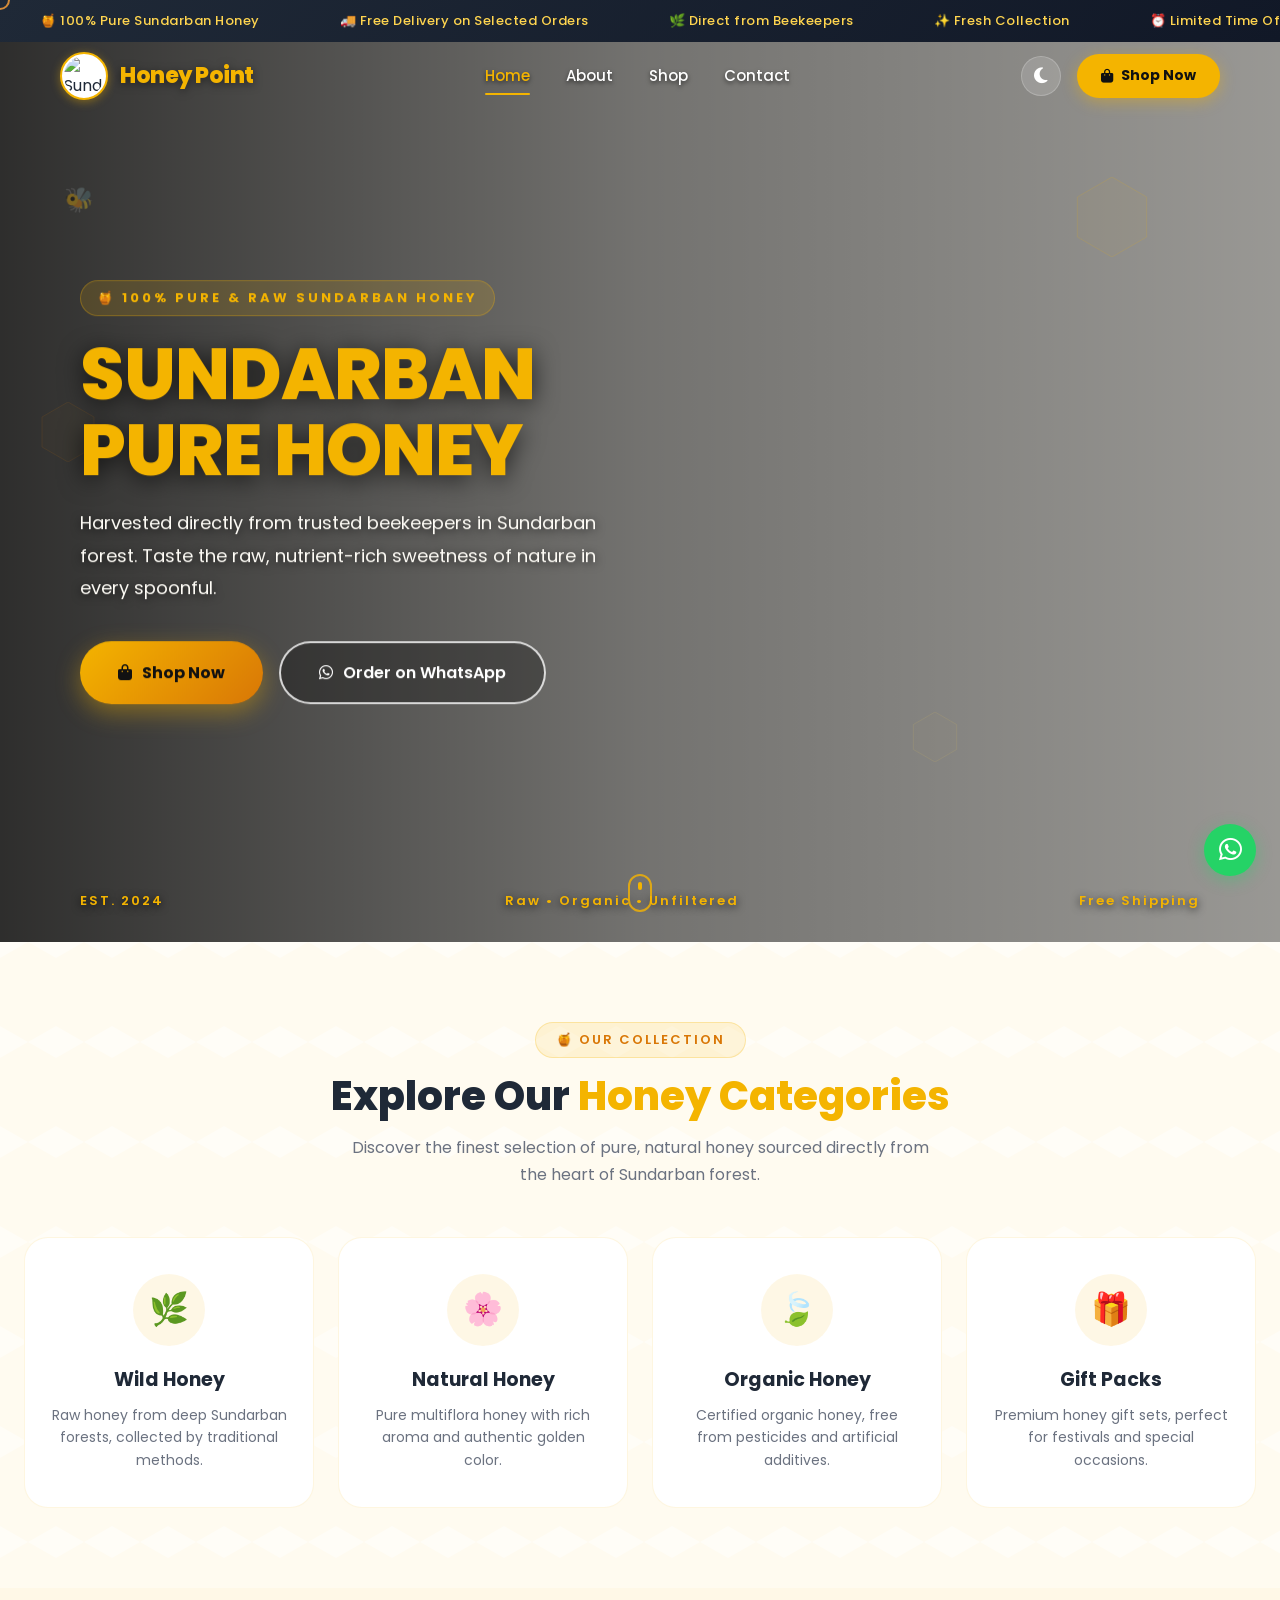
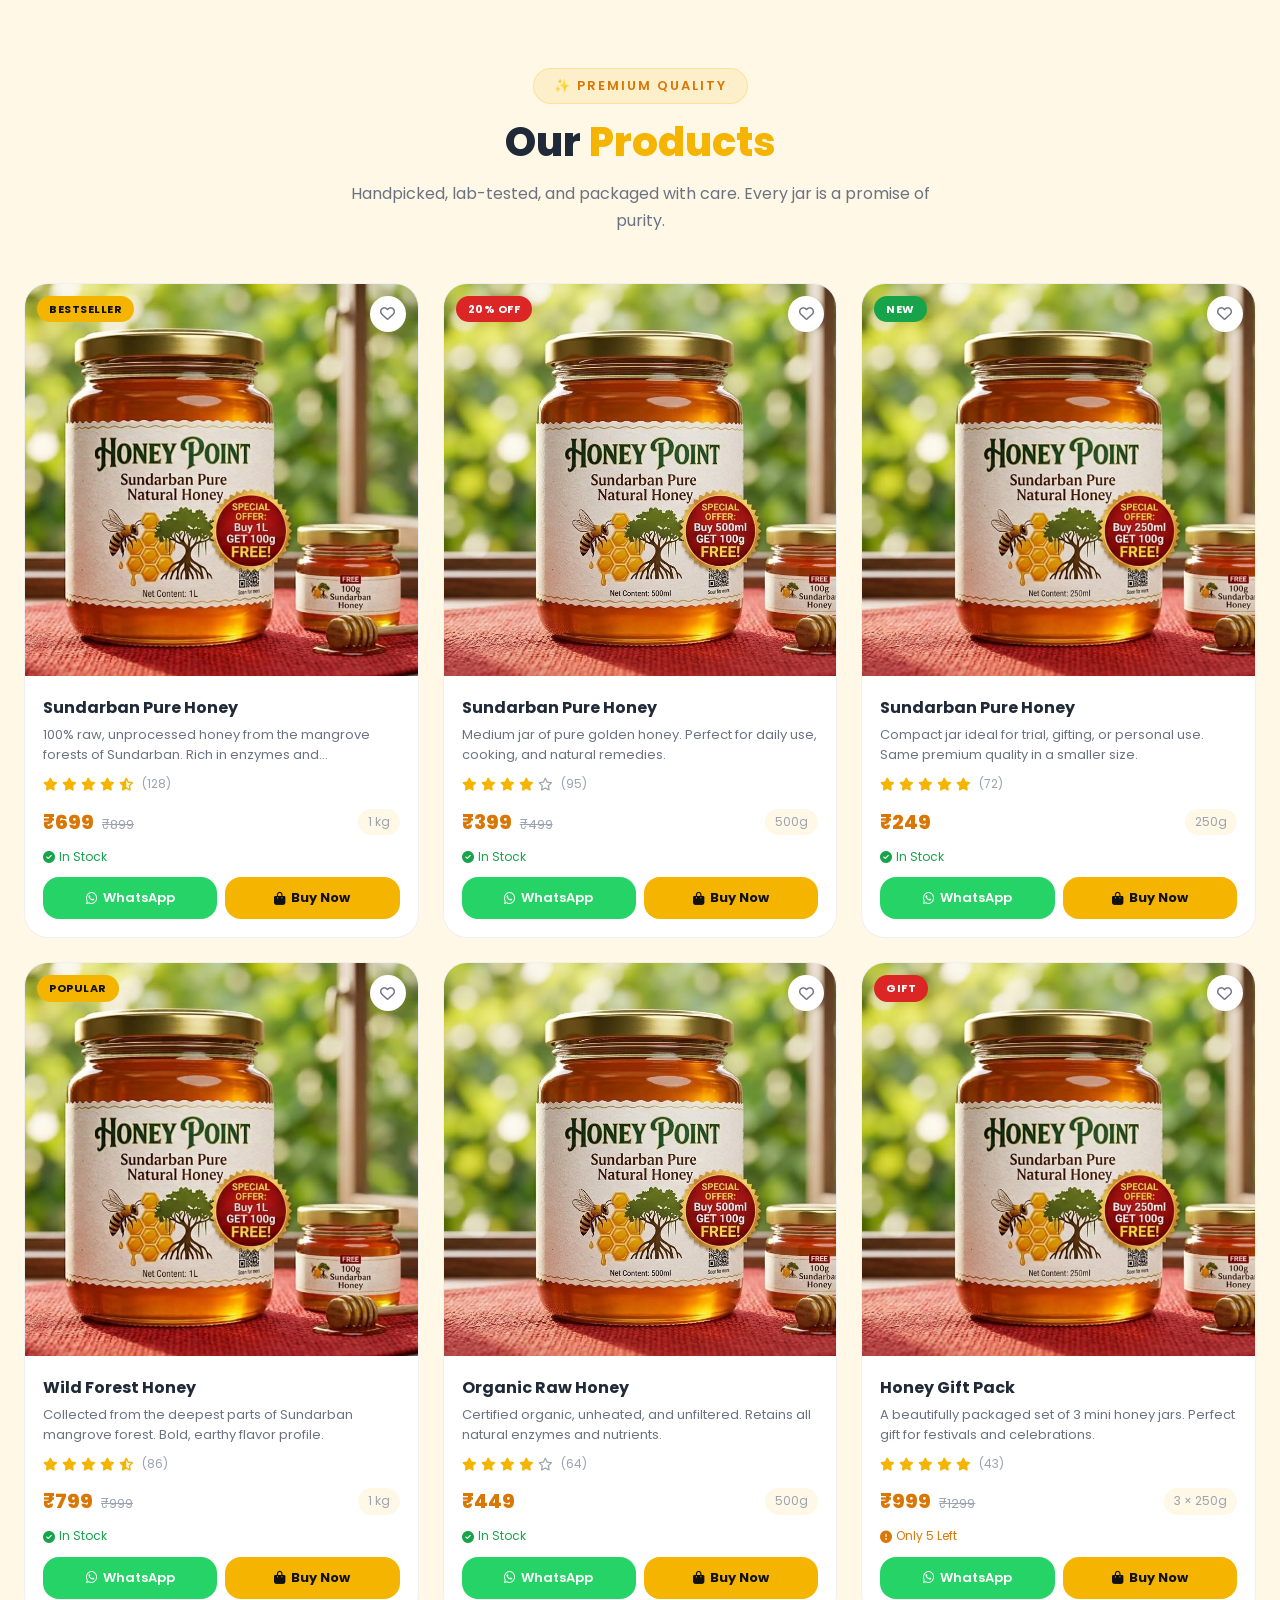
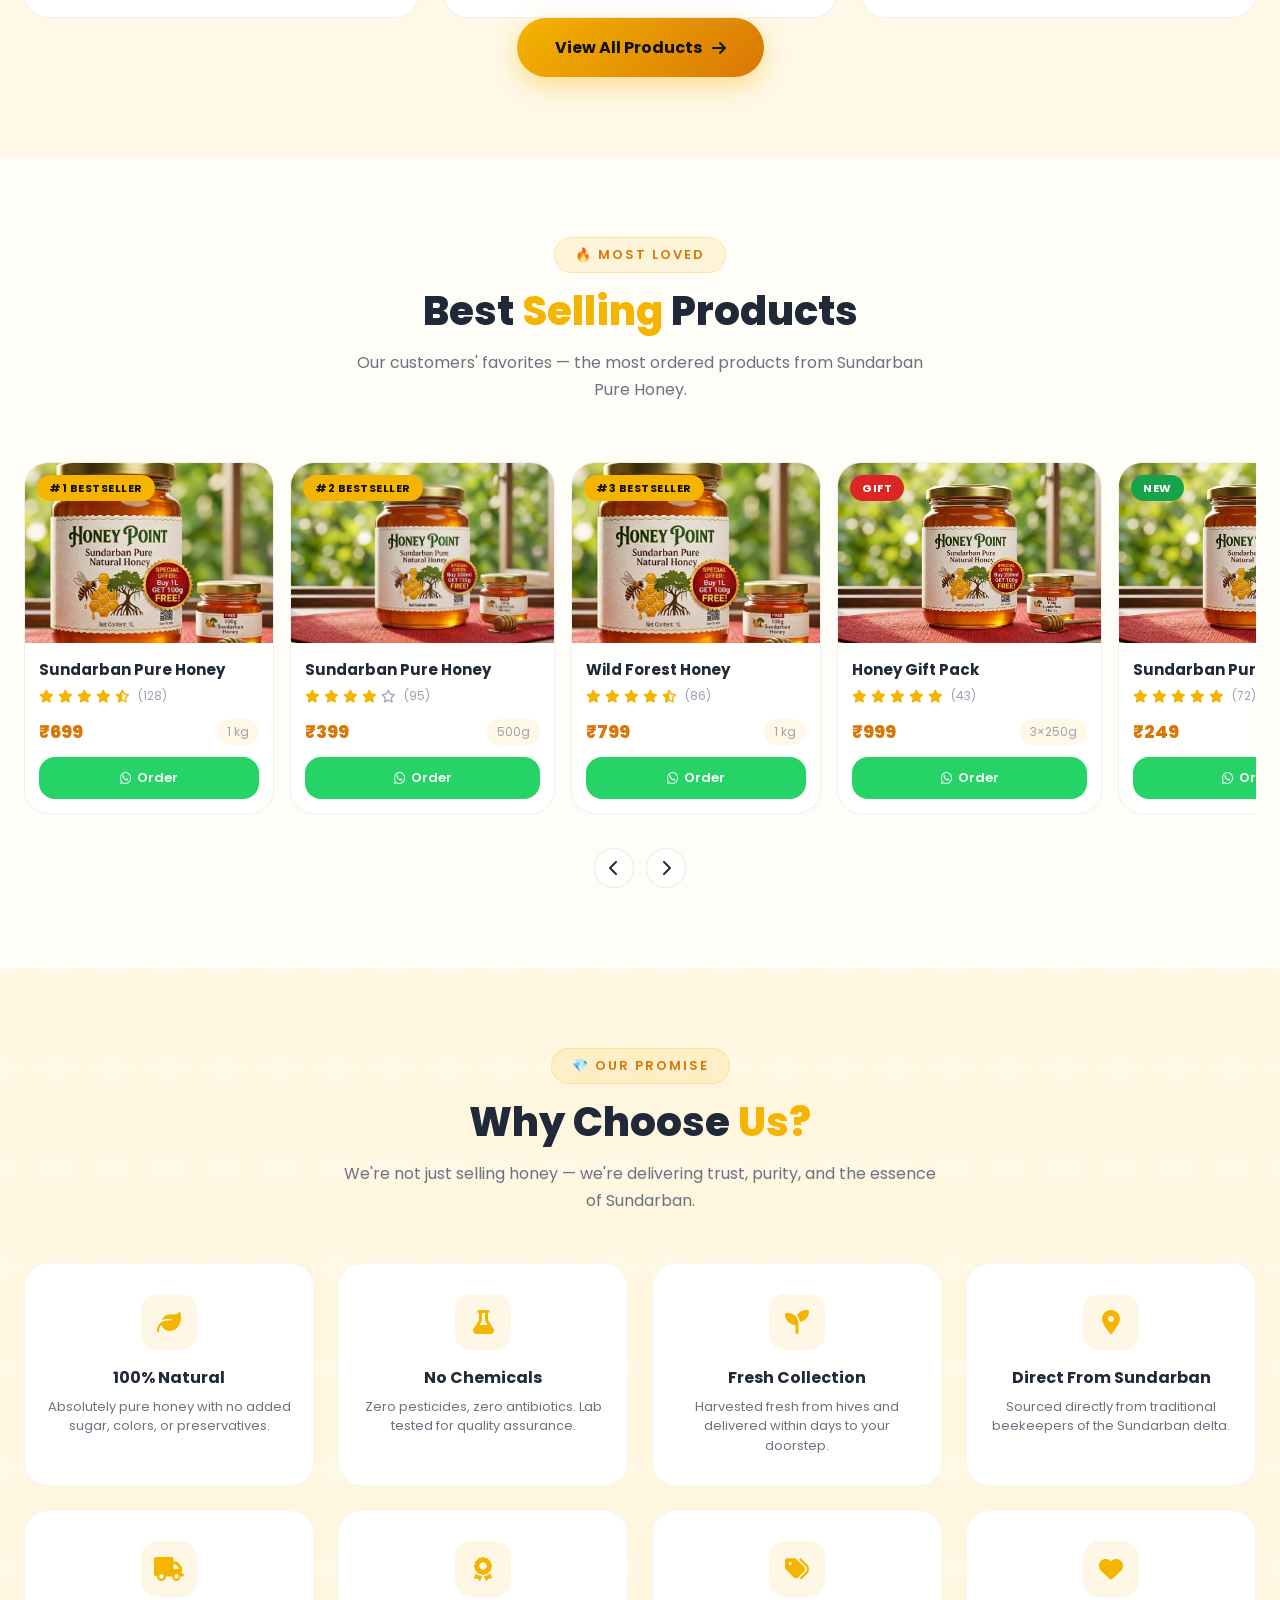
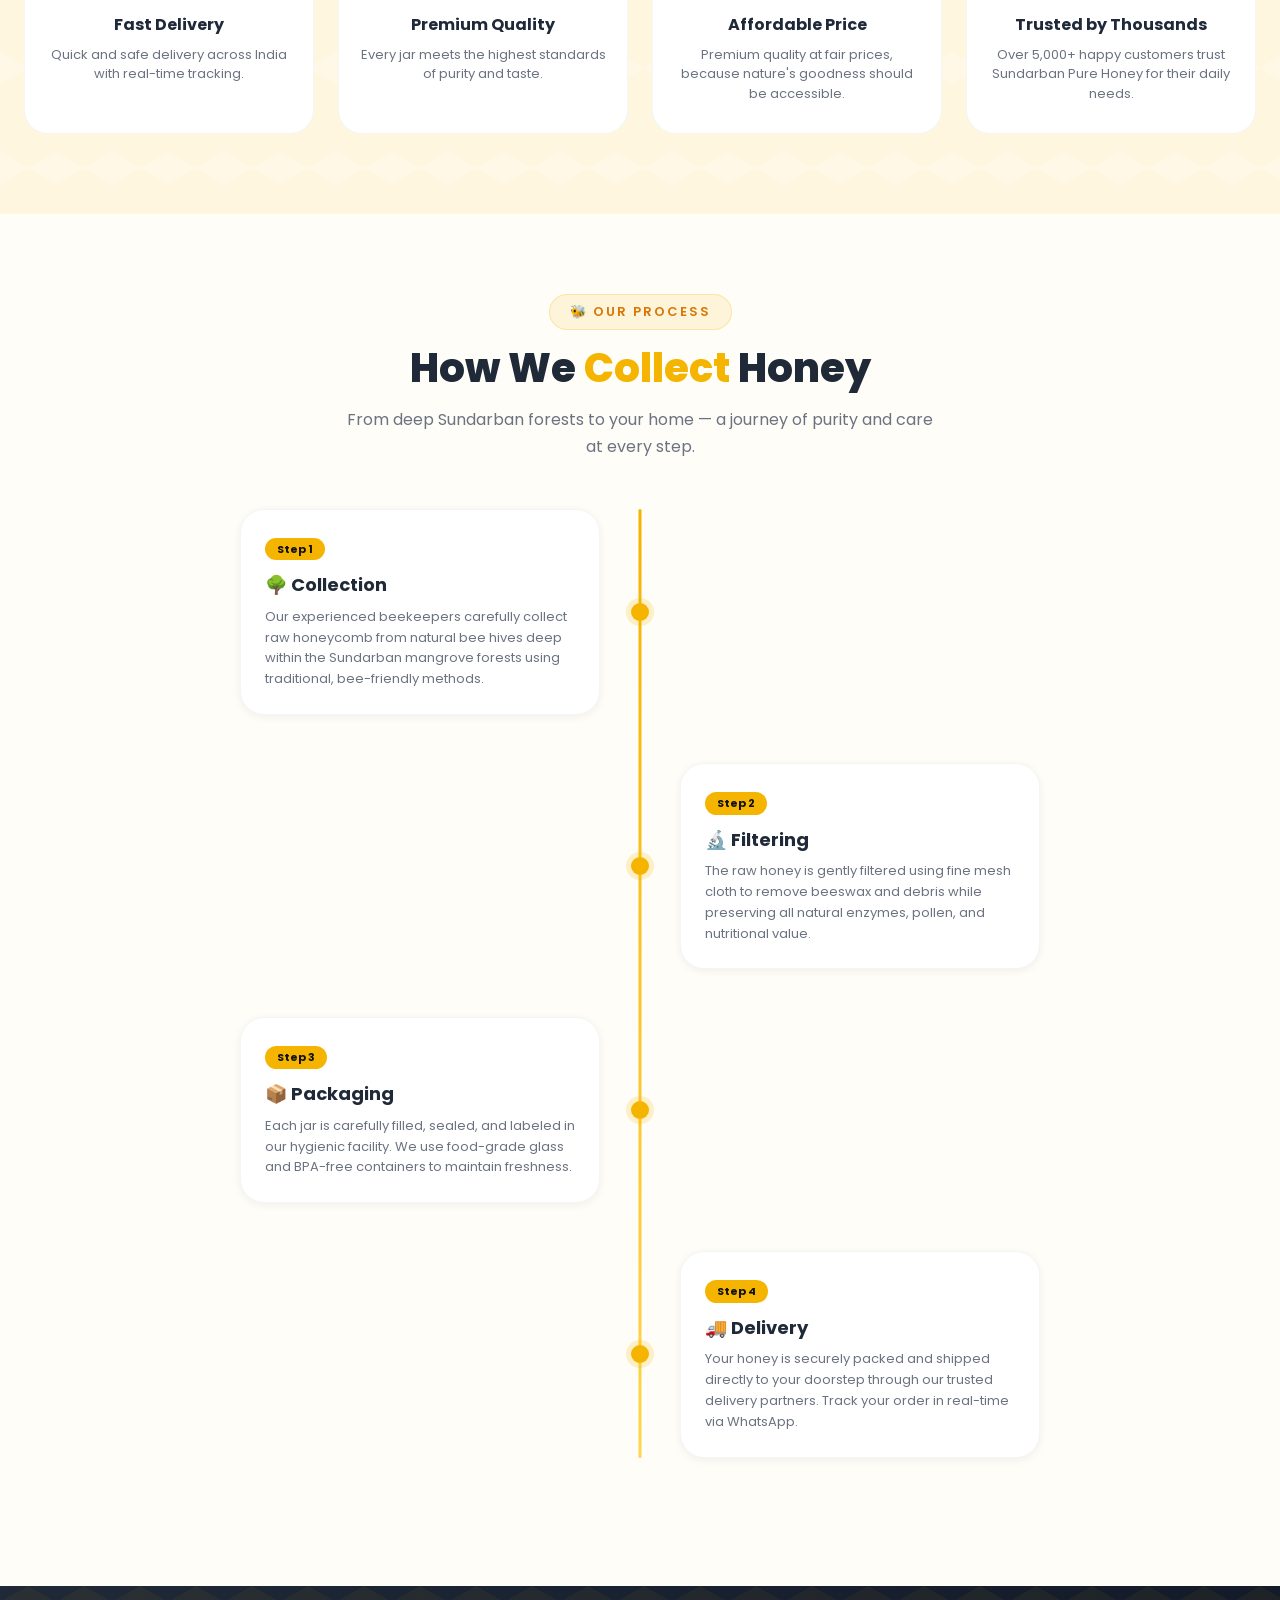
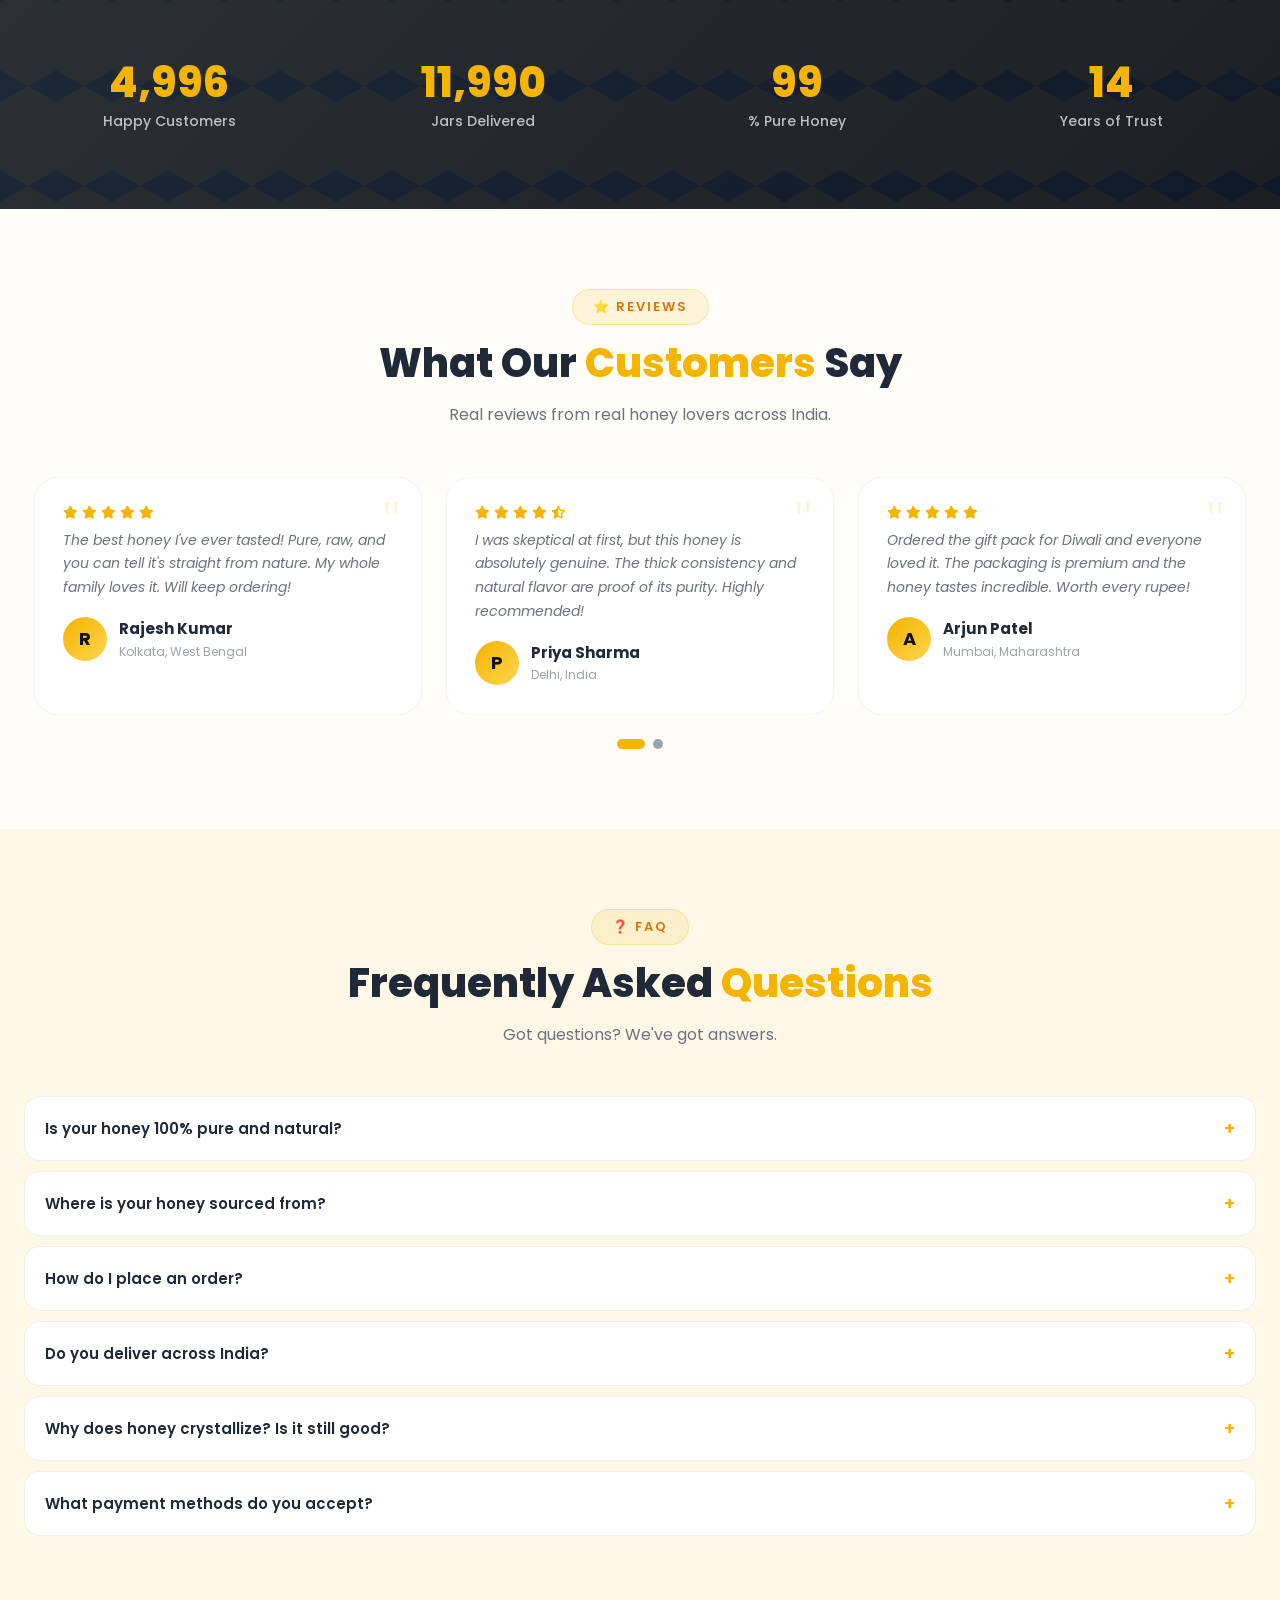
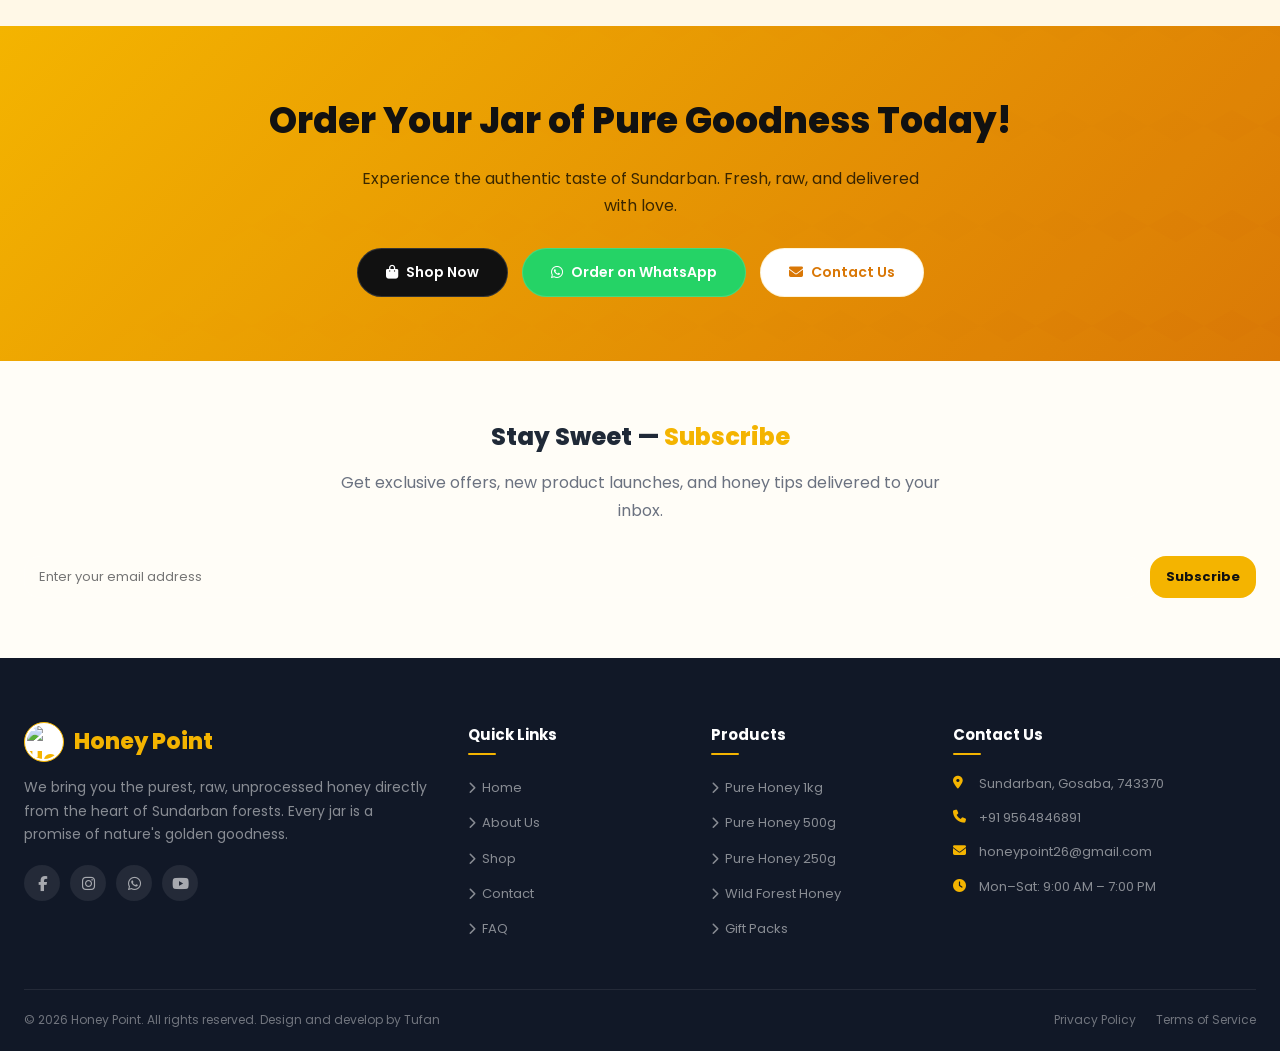
==== commit a9f01d2f: "Change video source to image in hero section" ====
--- a/index.html
+++ b/index.html
@@ -167,7 +167,7 @@
         <section class="hero" id="hero">
             <!-- Background Video -->
             <video autoplay muted loop playsinline class="bg-video">
-                <source src="./assets/honeybanner.mp4" type="video/mp4">
+                <source src="./assets/honeybanner.jpeg" type="video/mp4">
             </video>
 
             <!-- Dark Overlay -->
@@ -1149,4 +1149,4 @@
 
 </body>
 
-</html>+</html>
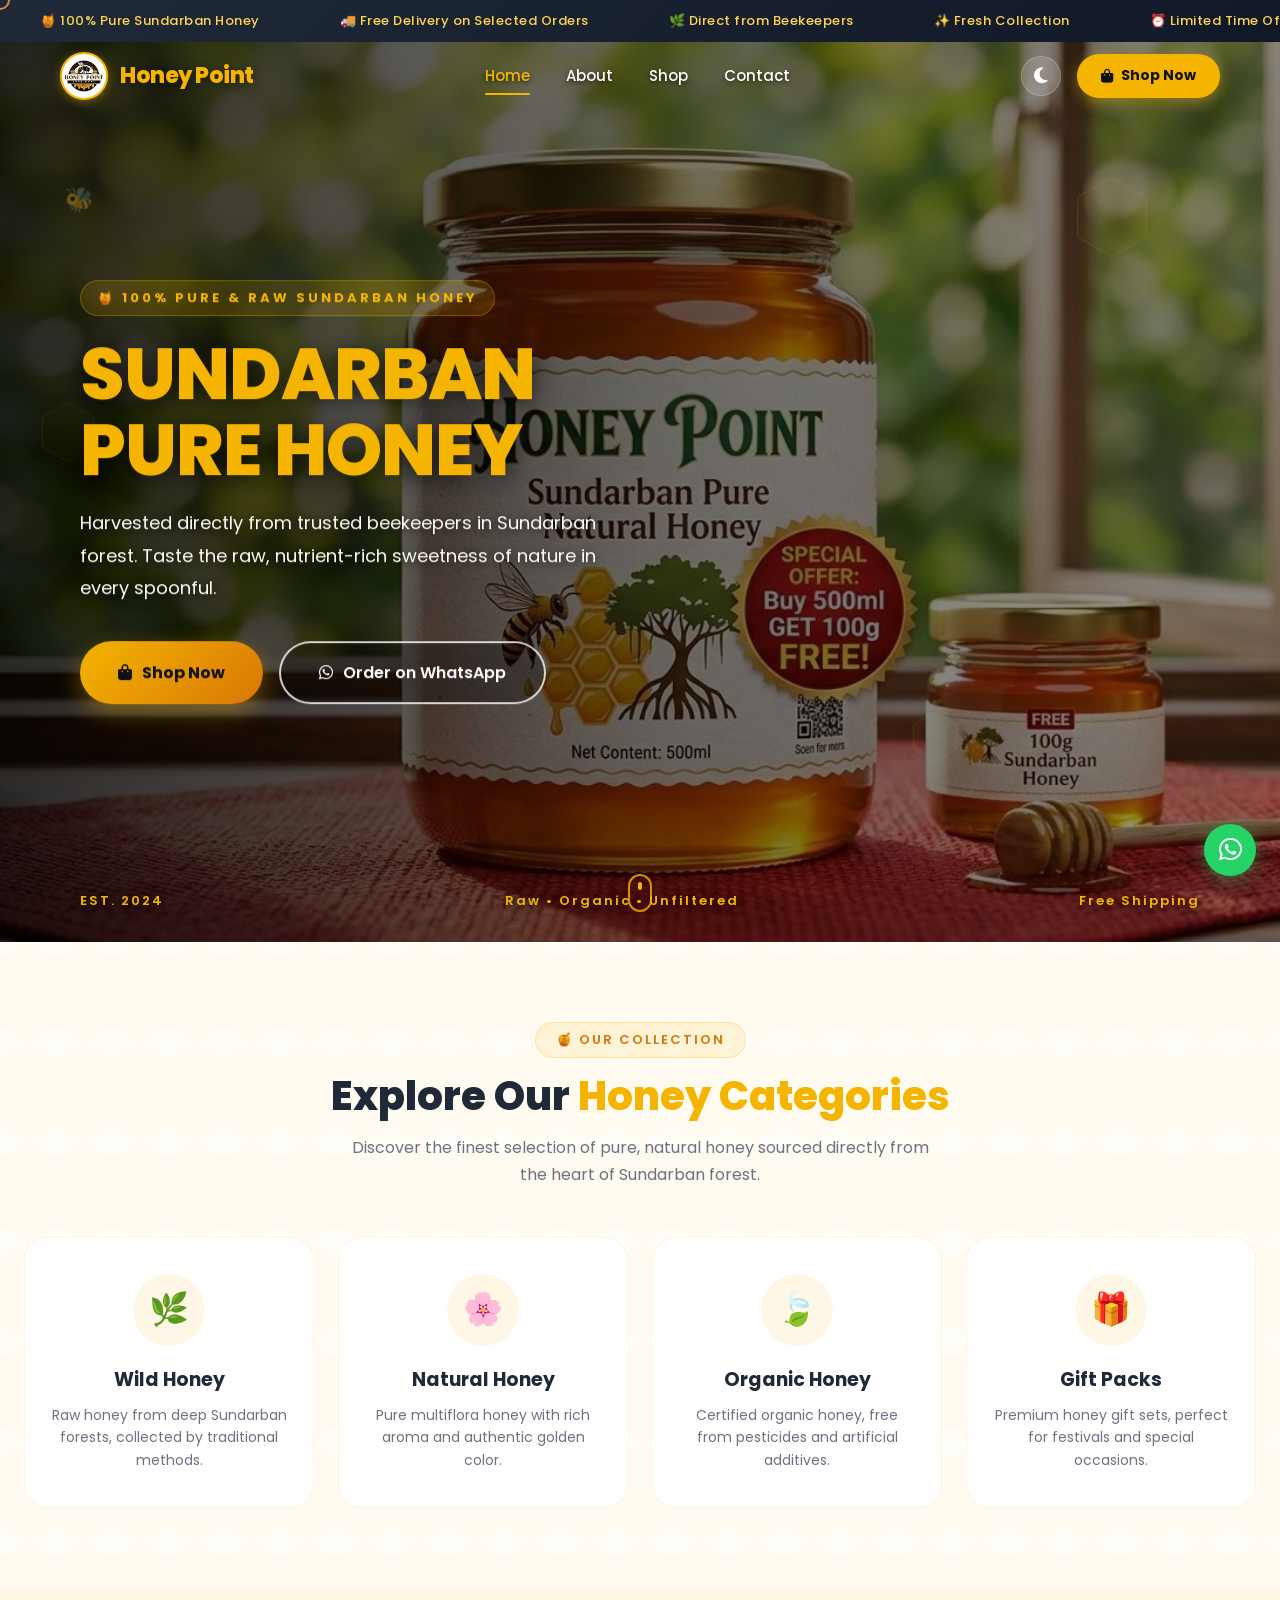
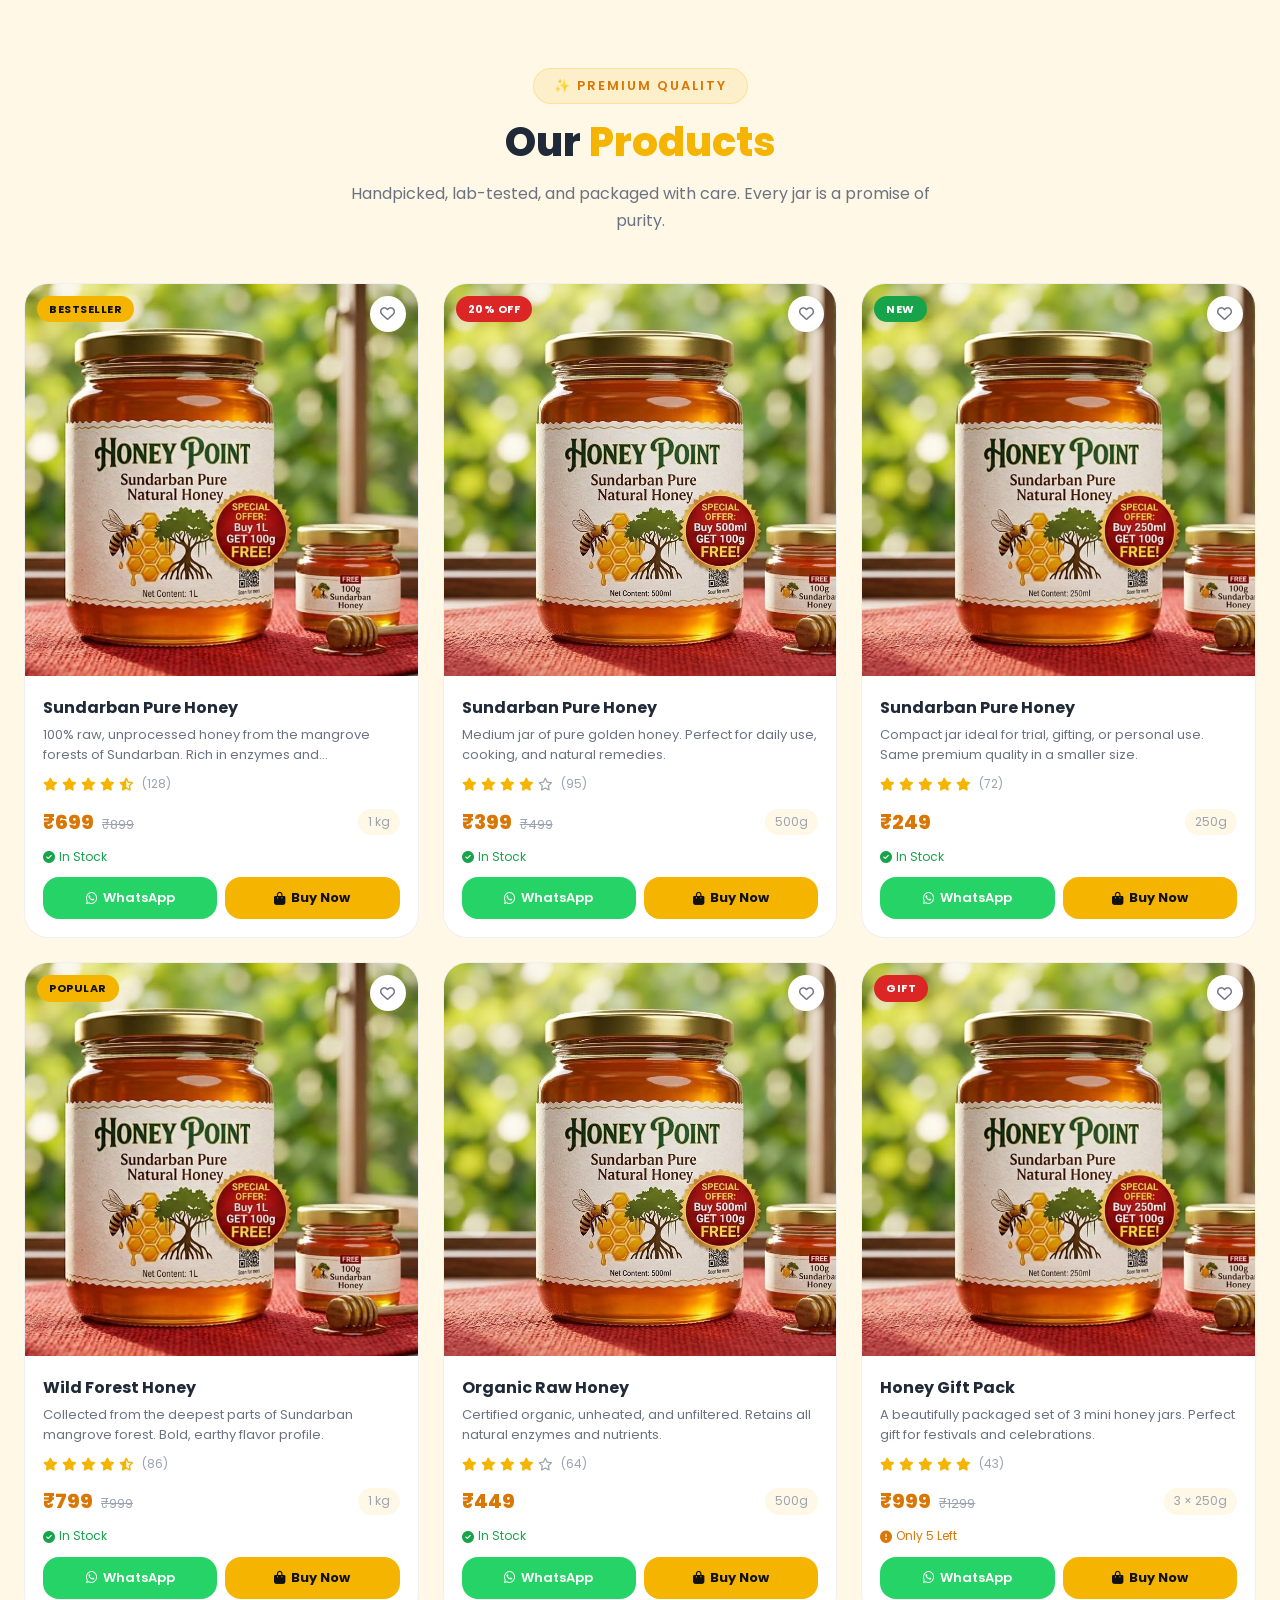
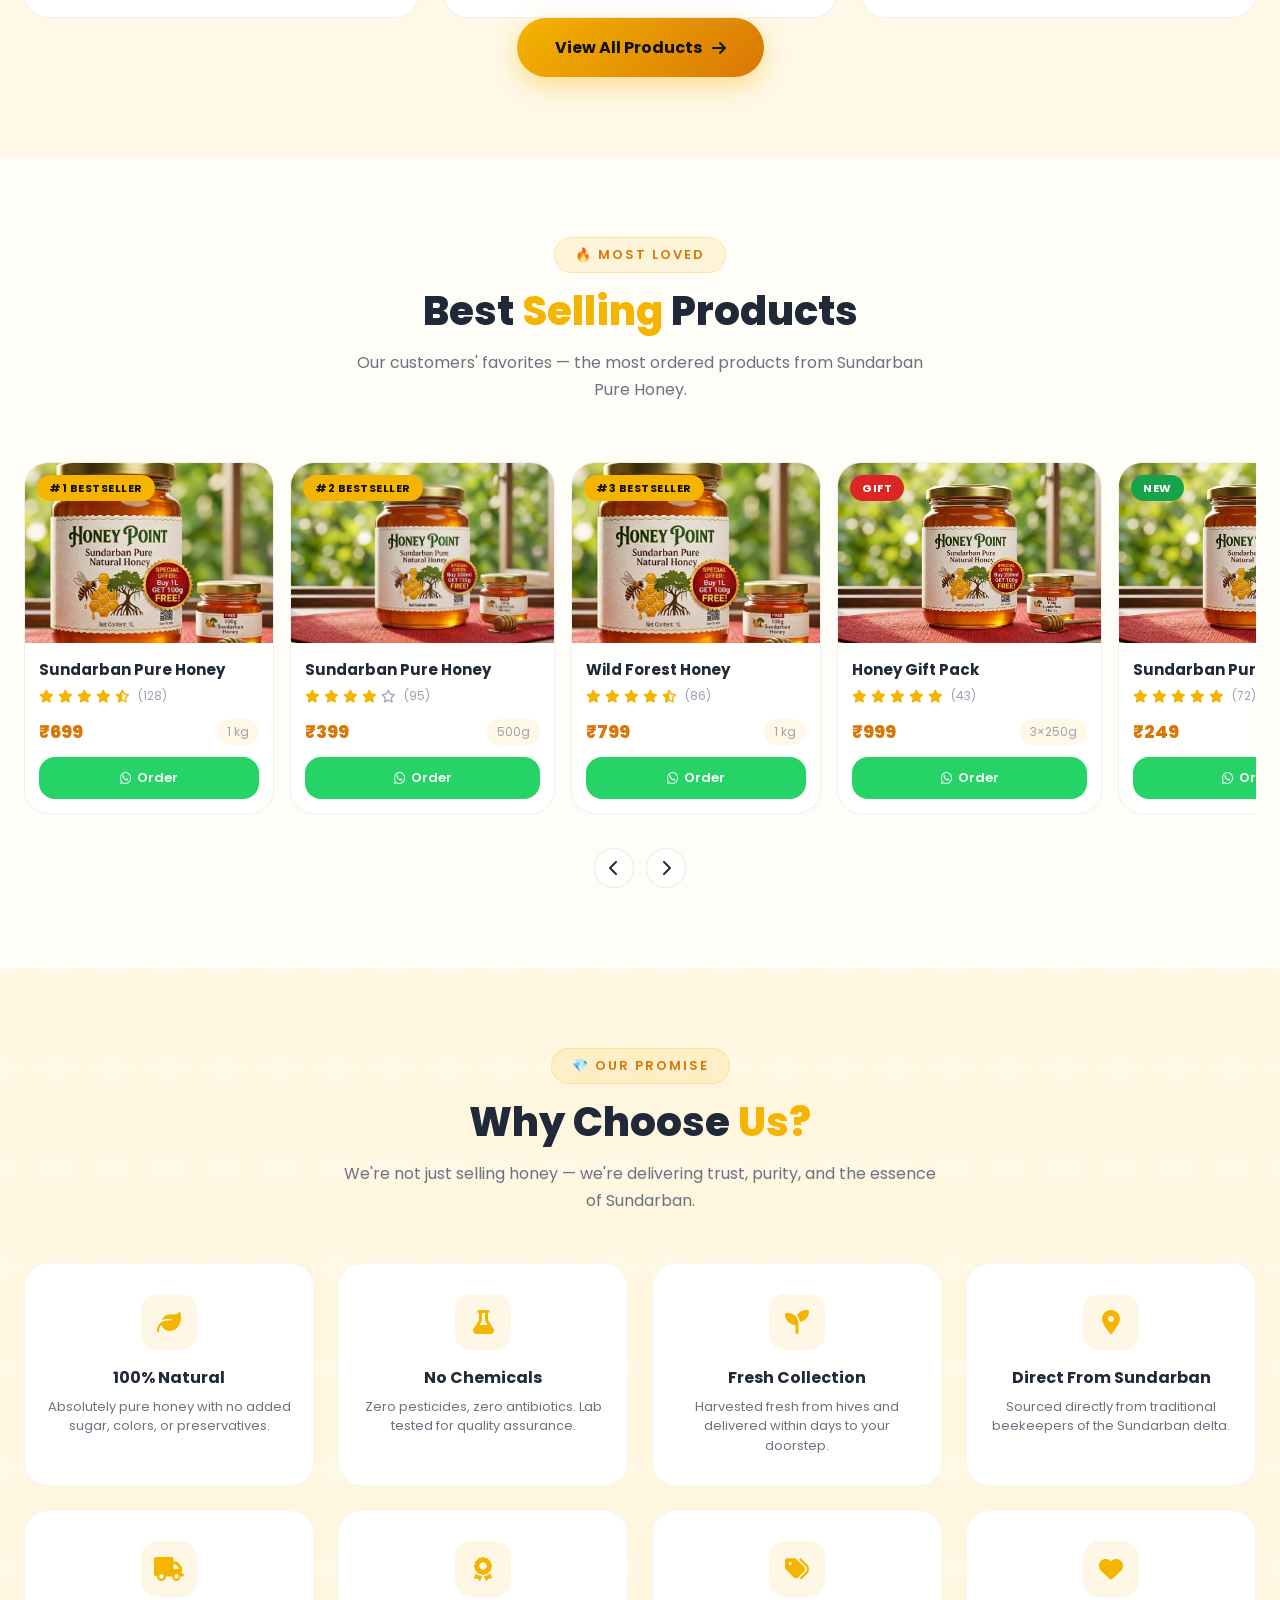
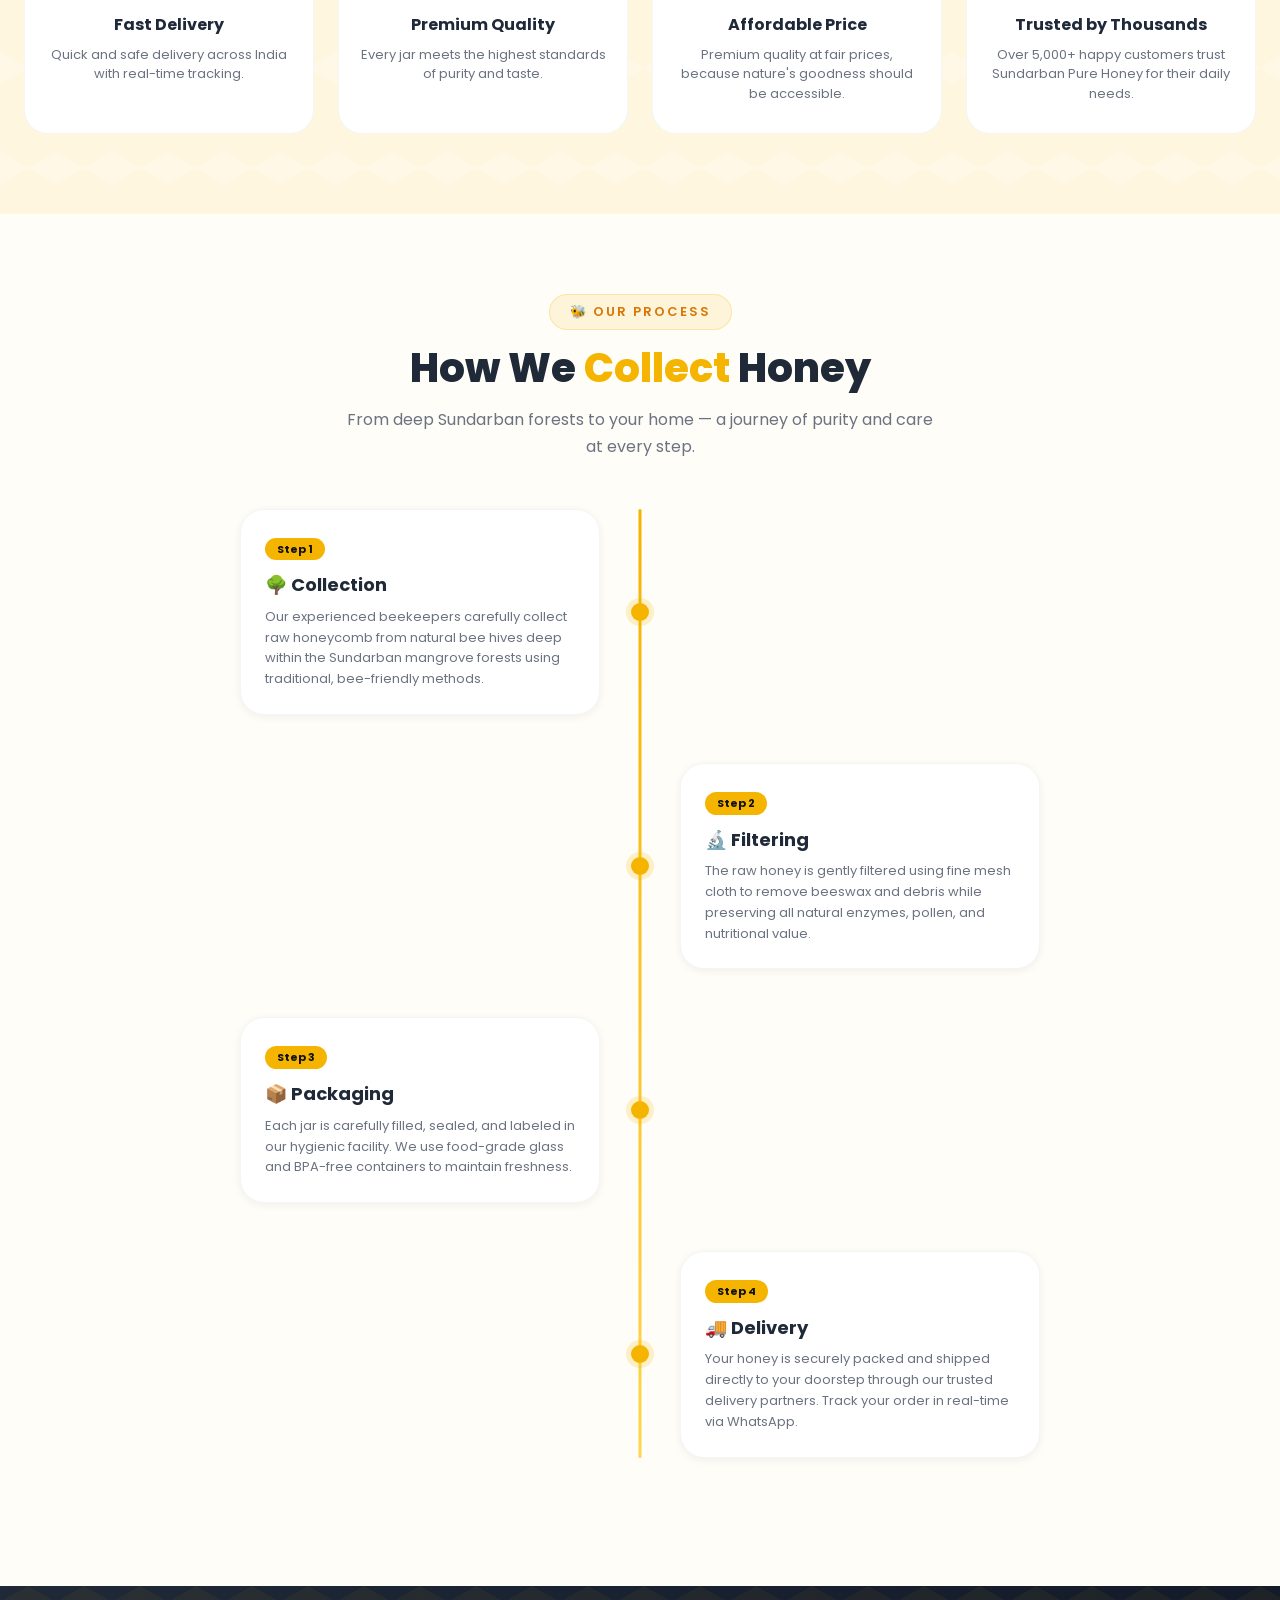
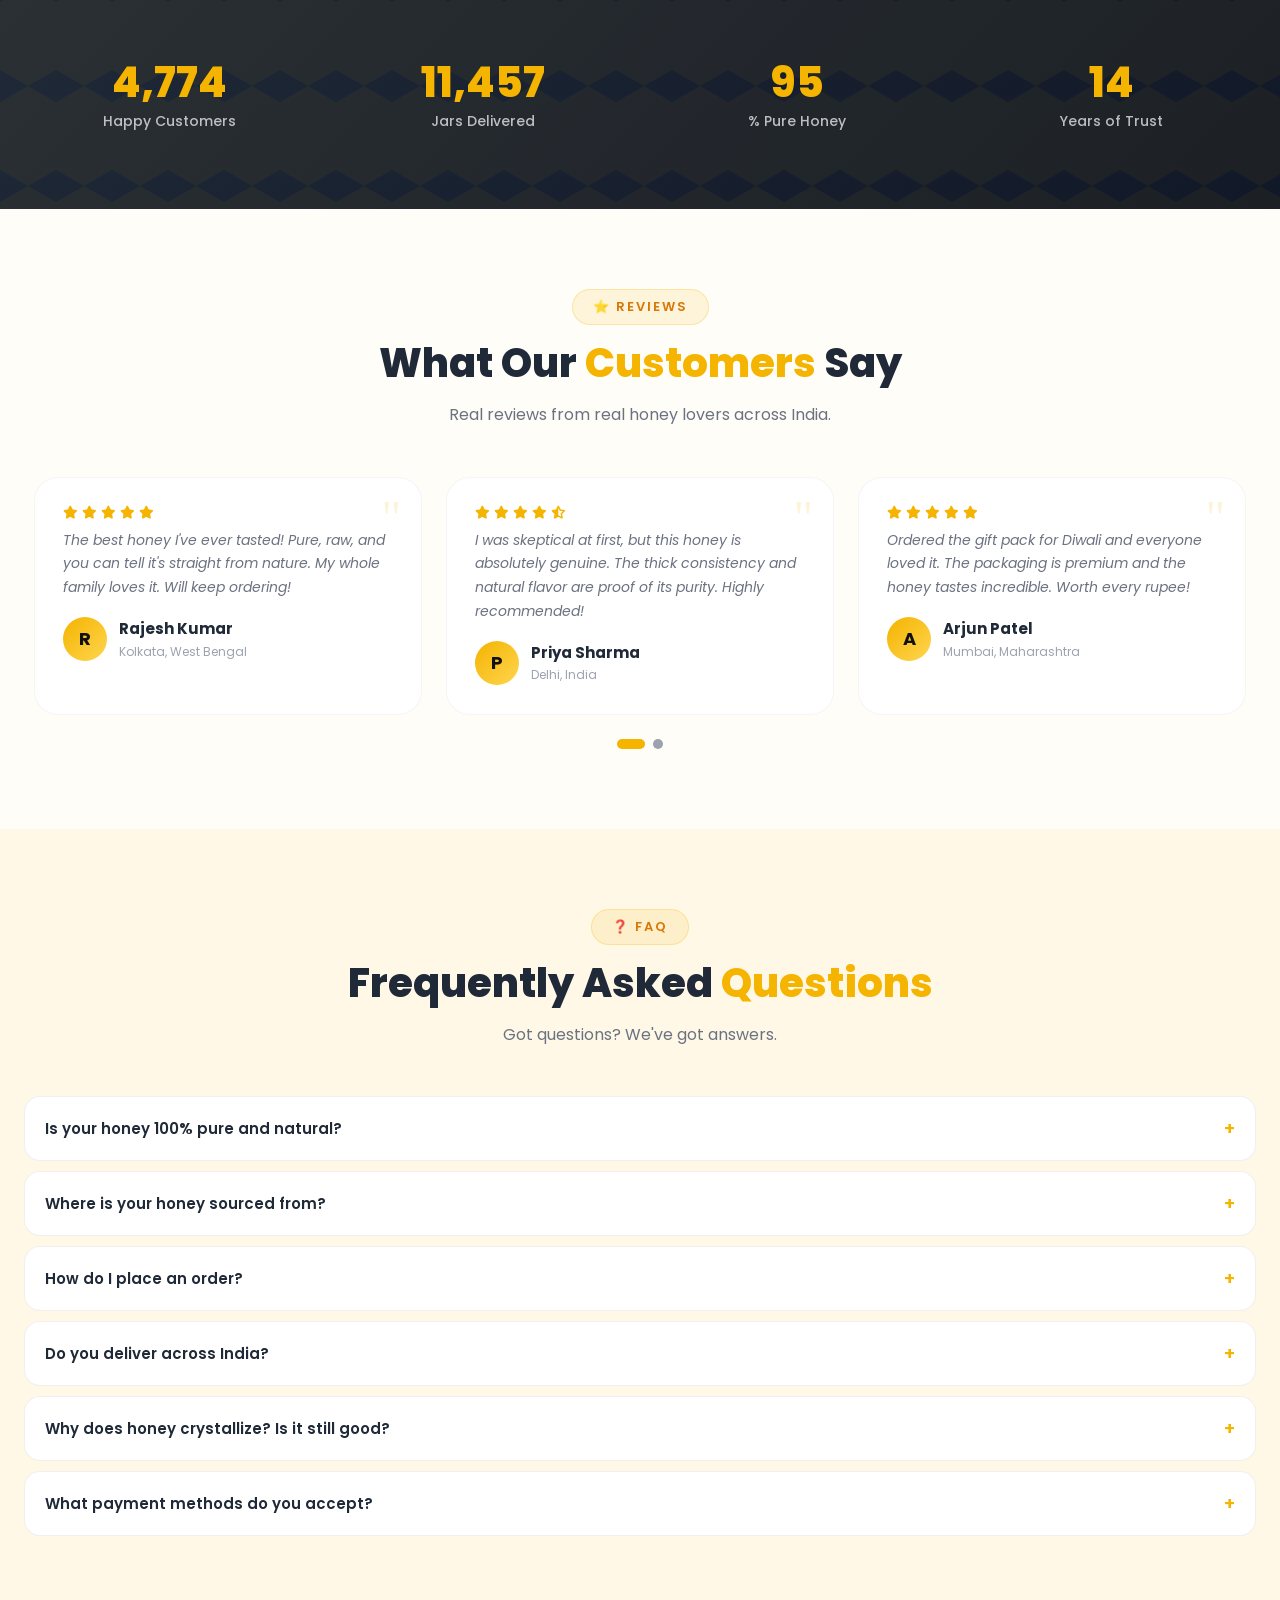
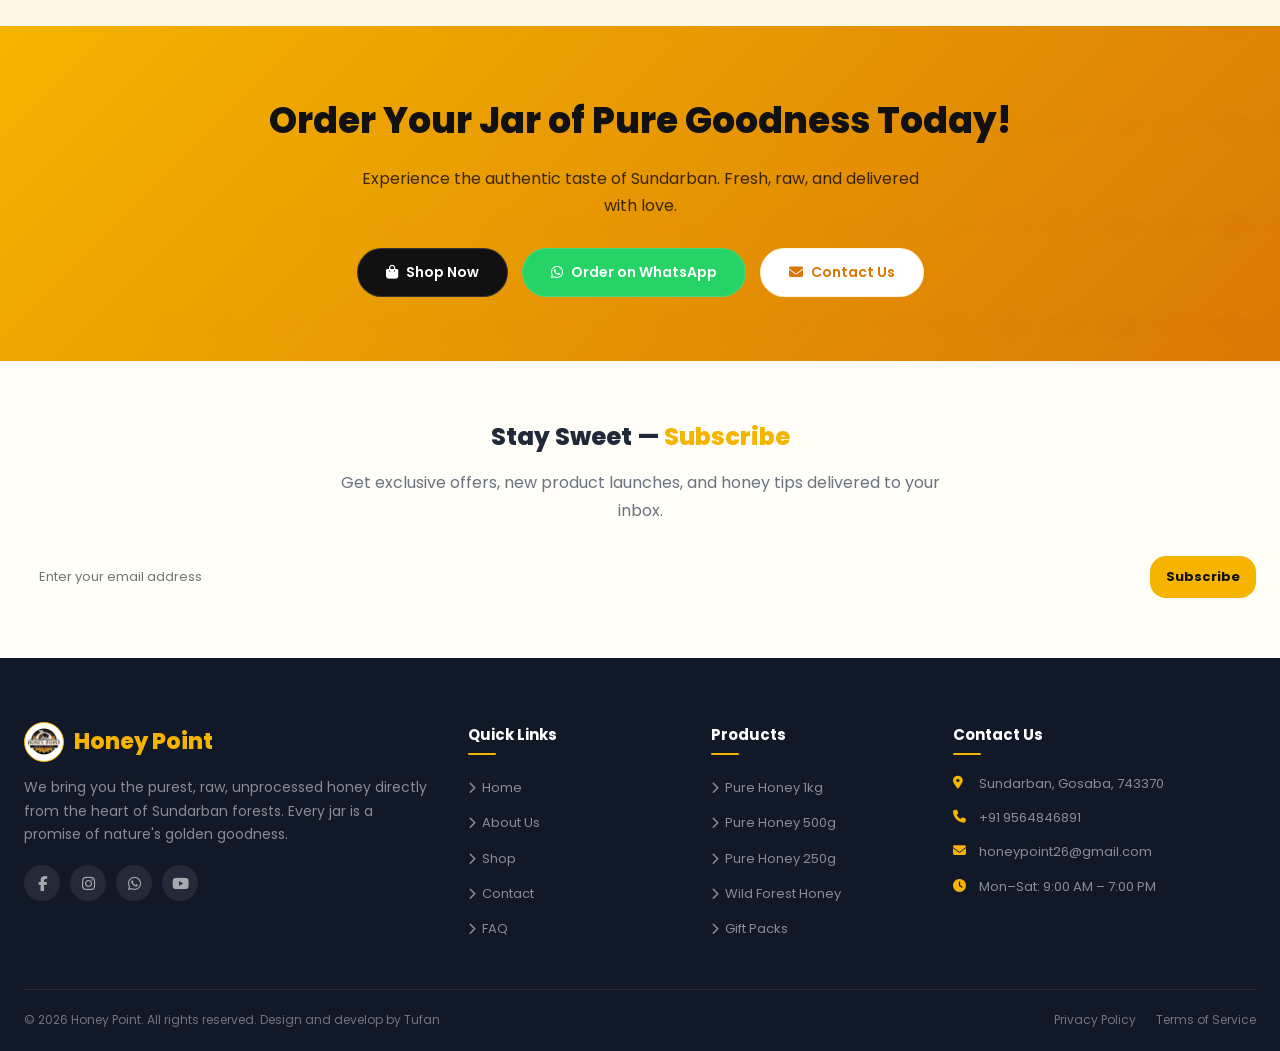
==== commit 99dd4f0a: "img tag from video" ====
--- a/index.html
+++ b/index.html
@@ -166,9 +166,8 @@
         <!-- ─── HERO SECTION ─── -->
         <section class="hero" id="hero">
             <!-- Background Video -->
-            <video autoplay muted loop playsinline class="bg-video">
-                <source src="./assets/honeybanner.jpeg" type="video/mp4">
-            </video>
+            <img src="./assets/honeybanner.jpeg" alt="Honey Banner" class="bg-video">
+            
 
             <!-- Dark Overlay -->
             <div class="overlay"></div>
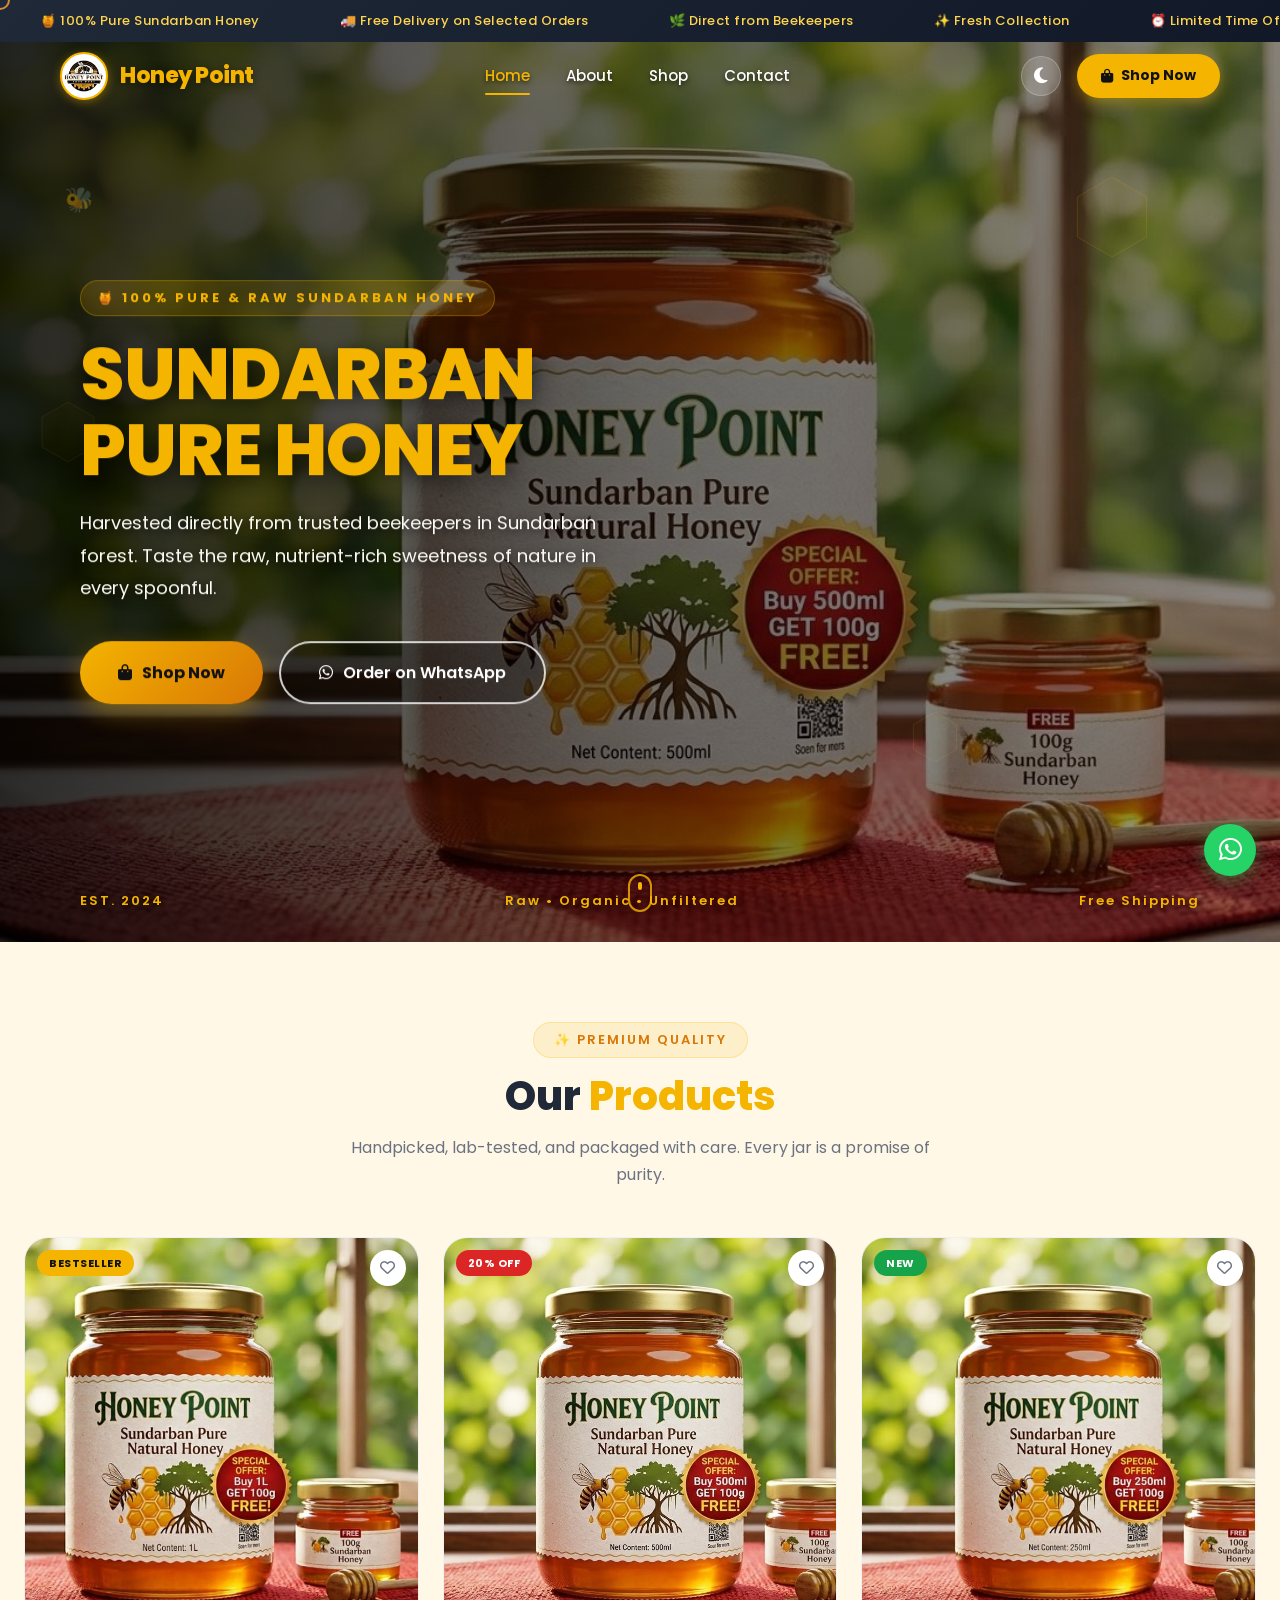
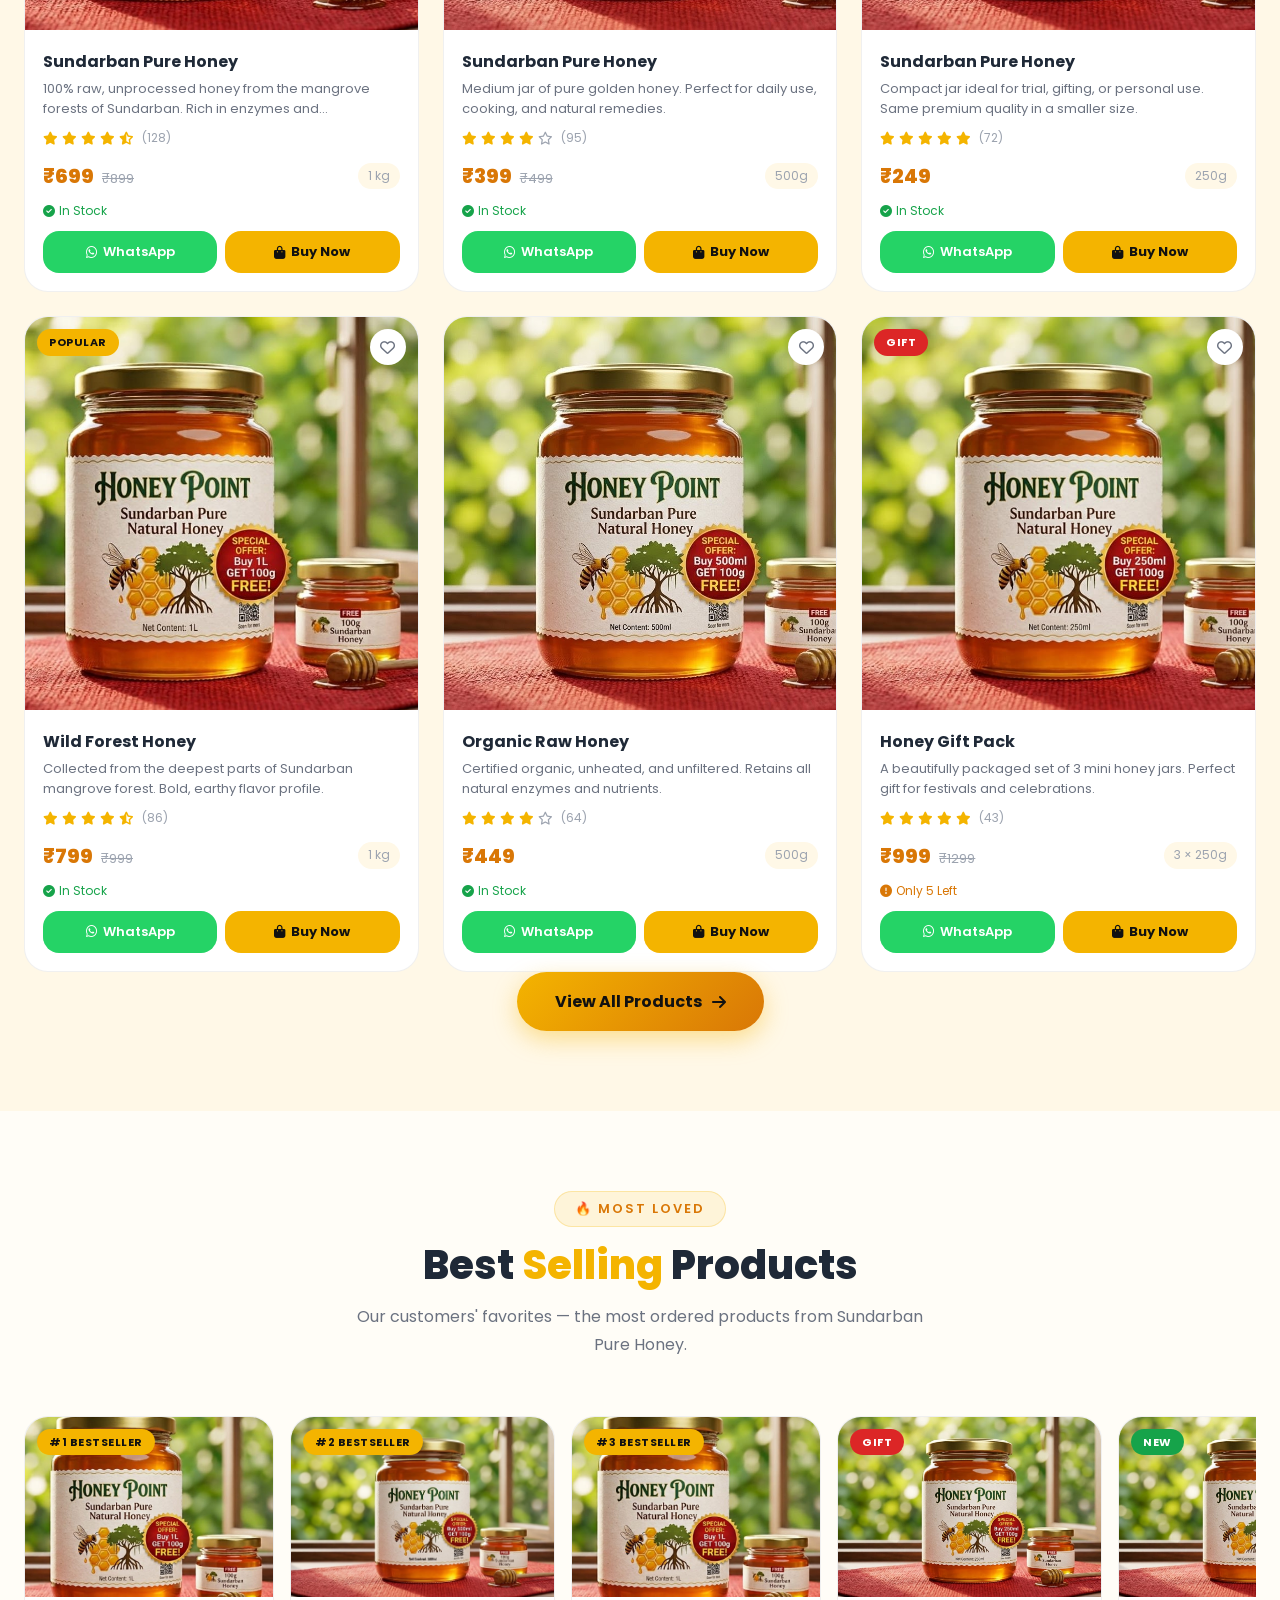
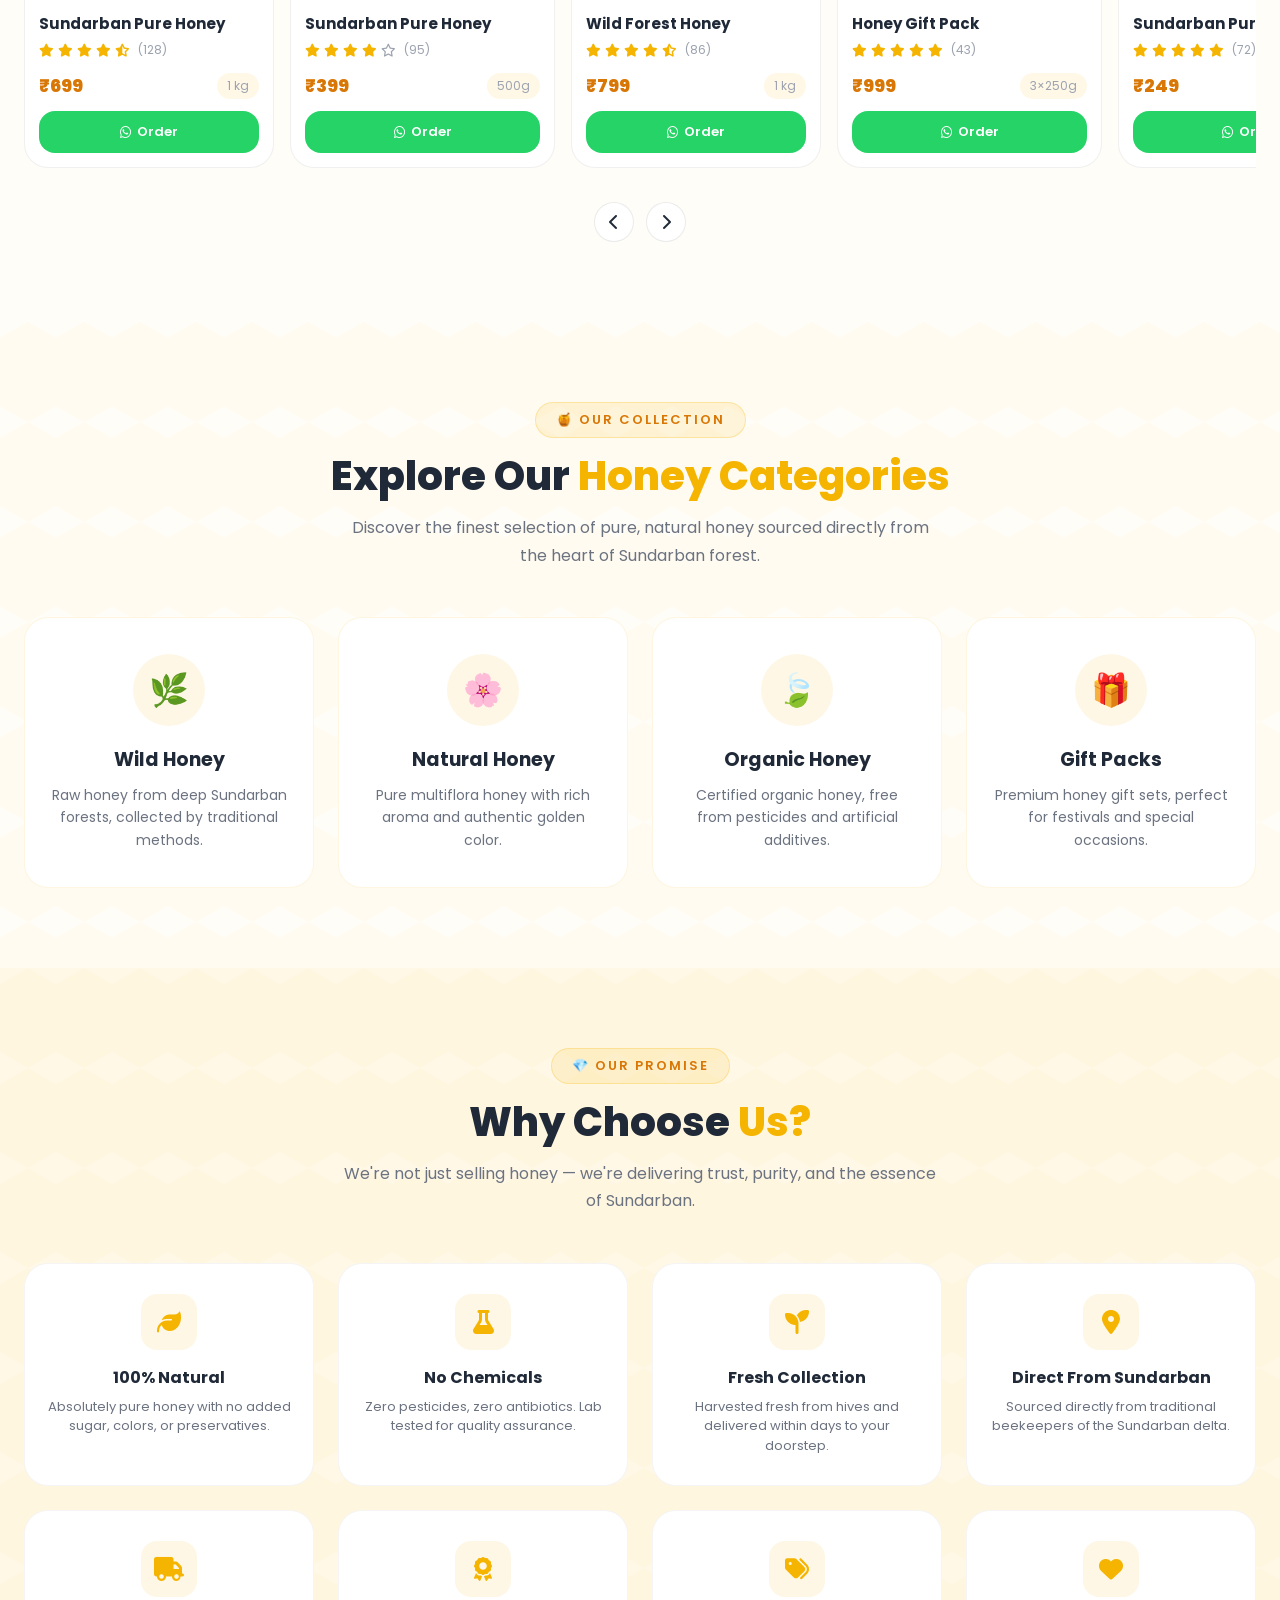
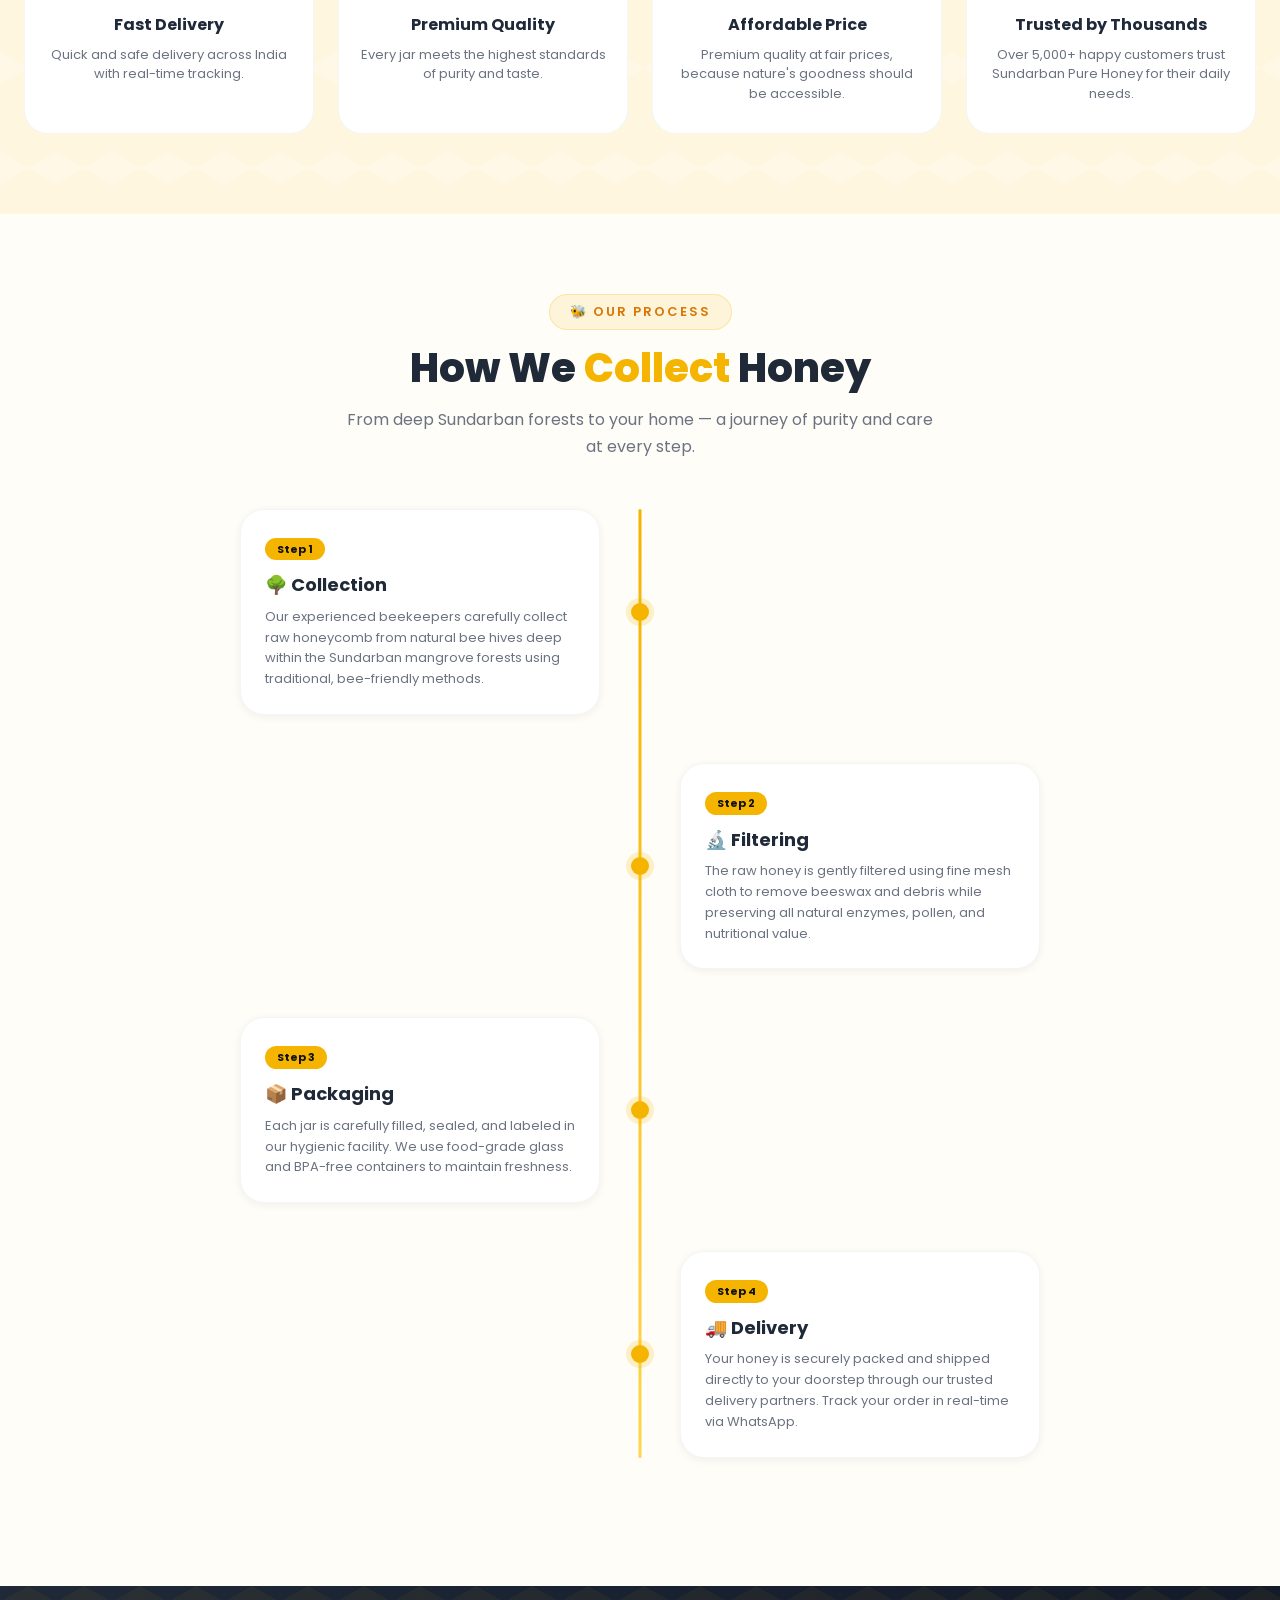
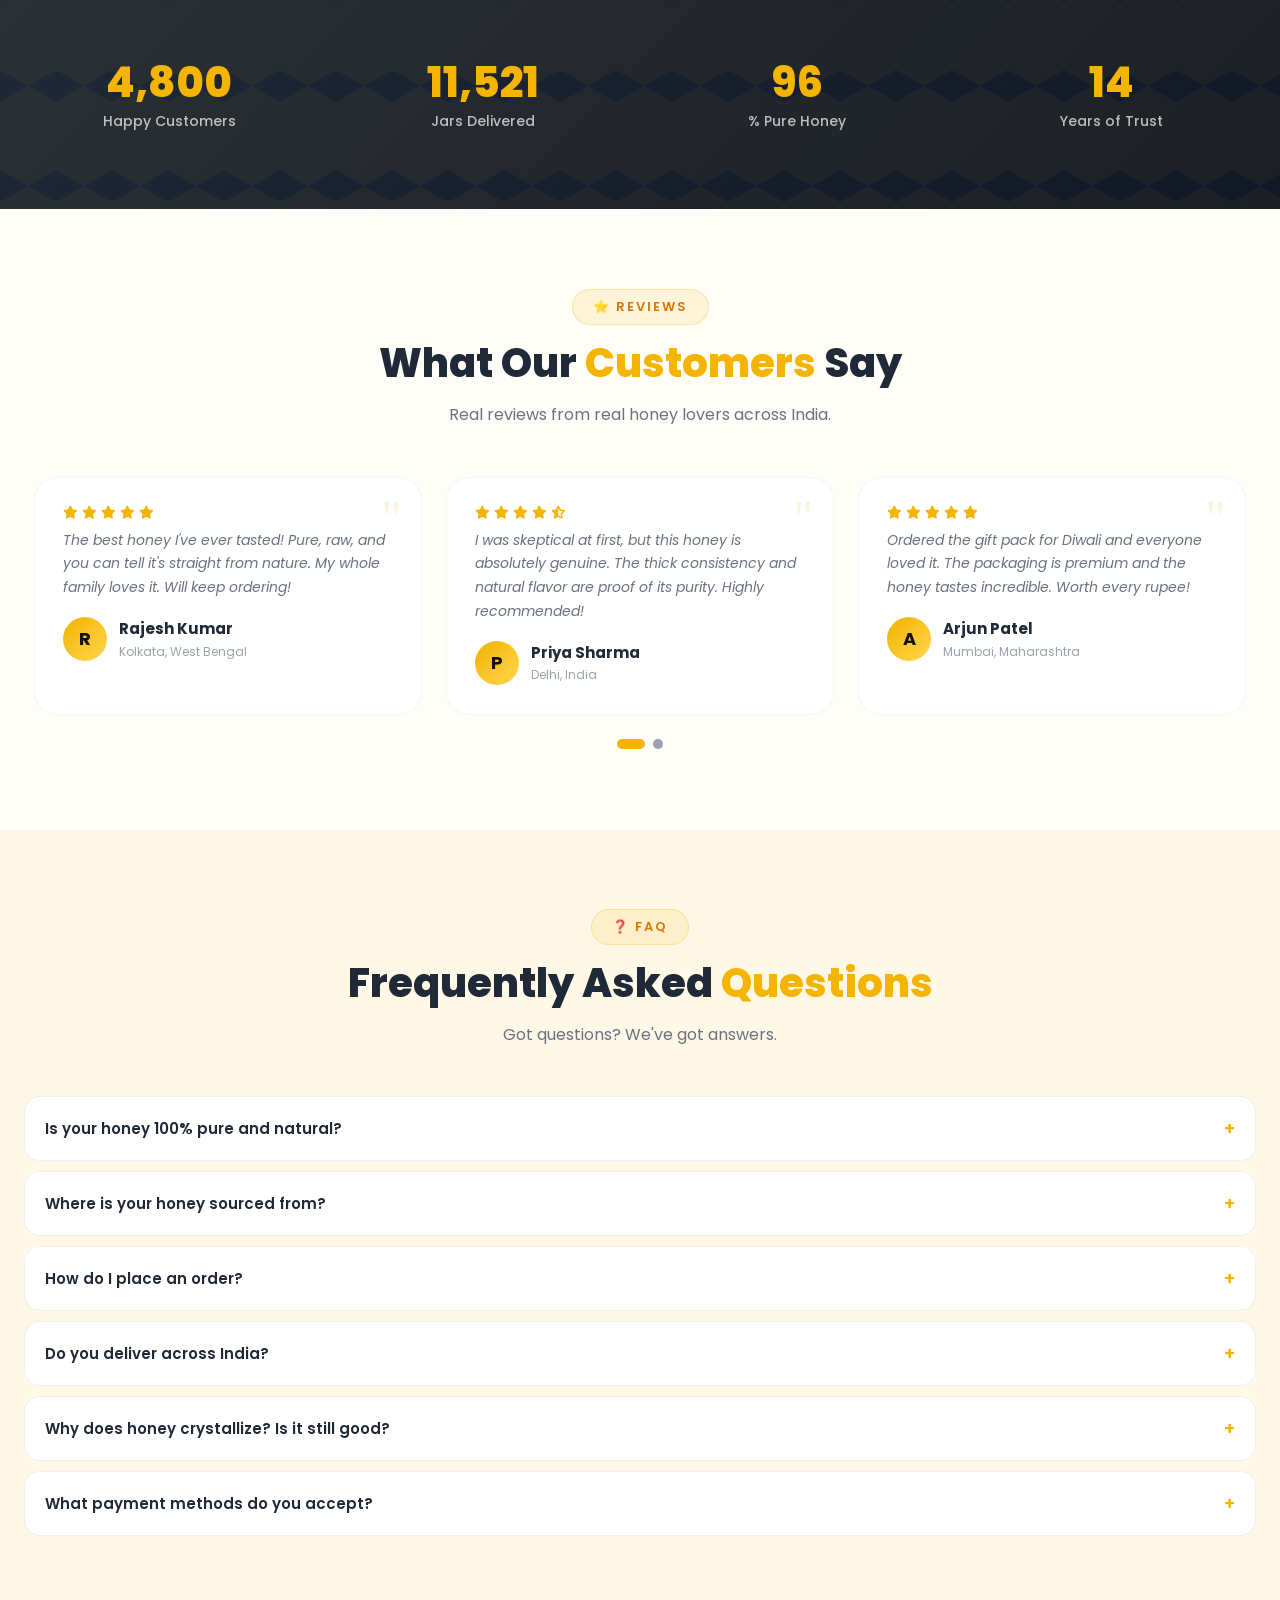
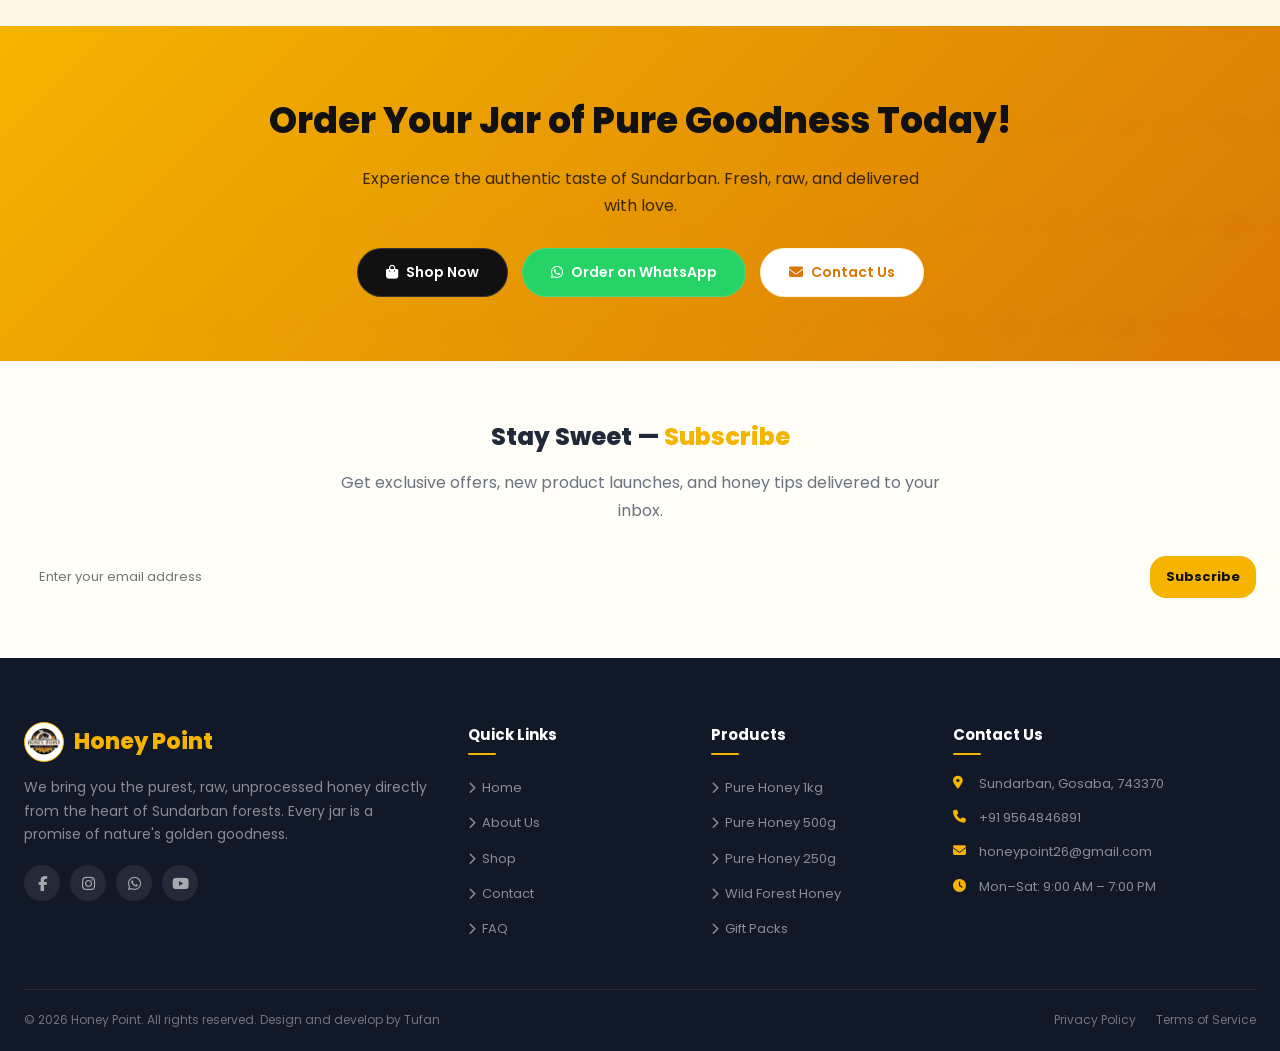
==== commit 811df6ce: "changes products" ====
--- a/index.html
+++ b/index.html
@@ -167,7 +167,7 @@
         <section class="hero" id="hero">
             <!-- Background Video -->
             <img src="./assets/honeybanner.jpeg" alt="Honey Banner" class="bg-video">
-            
+
 
             <!-- Dark Overlay -->
             <div class="overlay"></div>
@@ -217,43 +217,6 @@
                 <div class="mouse"></div>
             </div>
         </section>
-
-        <!-- ─── SECTION 2: FEATURED CATEGORIES ─── -->
-        <section class="section" id="categories">
-            <div class="honeycomb-overlay"></div>
-            <div class="container">
-                <div class="section-header reveal">
-                    <div class="section-badge">🍯 Our Collection</div>
-                    <h2 class="section-title">Explore Our <span class="highlight">Honey Categories</span></h2>
-                    <p class="section-subtitle">Discover the finest selection of pure, natural honey sourced directly
-                        from the heart of Sundarban forest.</p>
-                </div>
-
-                <div class="grid grid-cols-1 sm:grid-cols-2 lg:grid-cols-4 gap-6">
-                    <div class="category-card reveal">
-                        <div class="category-icon">🌿</div>
-                        <h3>Wild Honey</h3>
-                        <p>Raw honey from deep Sundarban forests, collected by traditional methods.</p>
-                    </div>
-                    <div class="category-card reveal">
-                        <div class="category-icon">🌸</div>
-                        <h3>Natural Honey</h3>
-                        <p>Pure multiflora honey with rich aroma and authentic golden color.</p>
-                    </div>
-                    <div class="category-card reveal">
-                        <div class="category-icon">🍃</div>
-                        <h3>Organic Honey</h3>
-                        <p>Certified organic honey, free from pesticides and artificial additives.</p>
-                    </div>
-                    <div class="category-card reveal">
-                        <div class="category-icon">🎁</div>
-                        <h3>Gift Packs</h3>
-                        <p>Premium honey gift sets, perfect for festivals and special occasions.</p>
-                    </div>
-                </div>
-            </div>
-        </section>
-
         <!-- ─── SECTION 3: OUR PRODUCTS ─── -->
         <section class="section section-alt" id="products">
             <div class="container">
@@ -652,6 +615,41 @@
                             class="fas fa-chevron-left"></i></button>
                     <button class="slider-btn" id="bsNext" aria-label="Next Slide"><i
                             class="fas fa-chevron-right"></i></button>
+                </div>
+            </div>
+        </section>
+        <!-- ─── SECTION 2: FEATURED CATEGORIES ─── -->
+        <section class="section" id="categories">
+            <div class="honeycomb-overlay"></div>
+            <div class="container">
+                <div class="section-header reveal">
+                    <div class="section-badge">🍯 Our Collection</div>
+                    <h2 class="section-title">Explore Our <span class="highlight">Honey Categories</span></h2>
+                    <p class="section-subtitle">Discover the finest selection of pure, natural honey sourced directly
+                        from the heart of Sundarban forest.</p>
+                </div>
+
+                <div class="grid grid-cols-1 sm:grid-cols-2 lg:grid-cols-4 gap-6">
+                    <div class="category-card reveal">
+                        <div class="category-icon">🌿</div>
+                        <h3>Wild Honey</h3>
+                        <p>Raw honey from deep Sundarban forests, collected by traditional methods.</p>
+                    </div>
+                    <div class="category-card reveal">
+                        <div class="category-icon">🌸</div>
+                        <h3>Natural Honey</h3>
+                        <p>Pure multiflora honey with rich aroma and authentic golden color.</p>
+                    </div>
+                    <div class="category-card reveal">
+                        <div class="category-icon">🍃</div>
+                        <h3>Organic Honey</h3>
+                        <p>Certified organic honey, free from pesticides and artificial additives.</p>
+                    </div>
+                    <div class="category-card reveal">
+                        <div class="category-icon">🎁</div>
+                        <h3>Gift Packs</h3>
+                        <p>Premium honey gift sets, perfect for festivals and special occasions.</p>
+                    </div>
                 </div>
             </div>
         </section>
